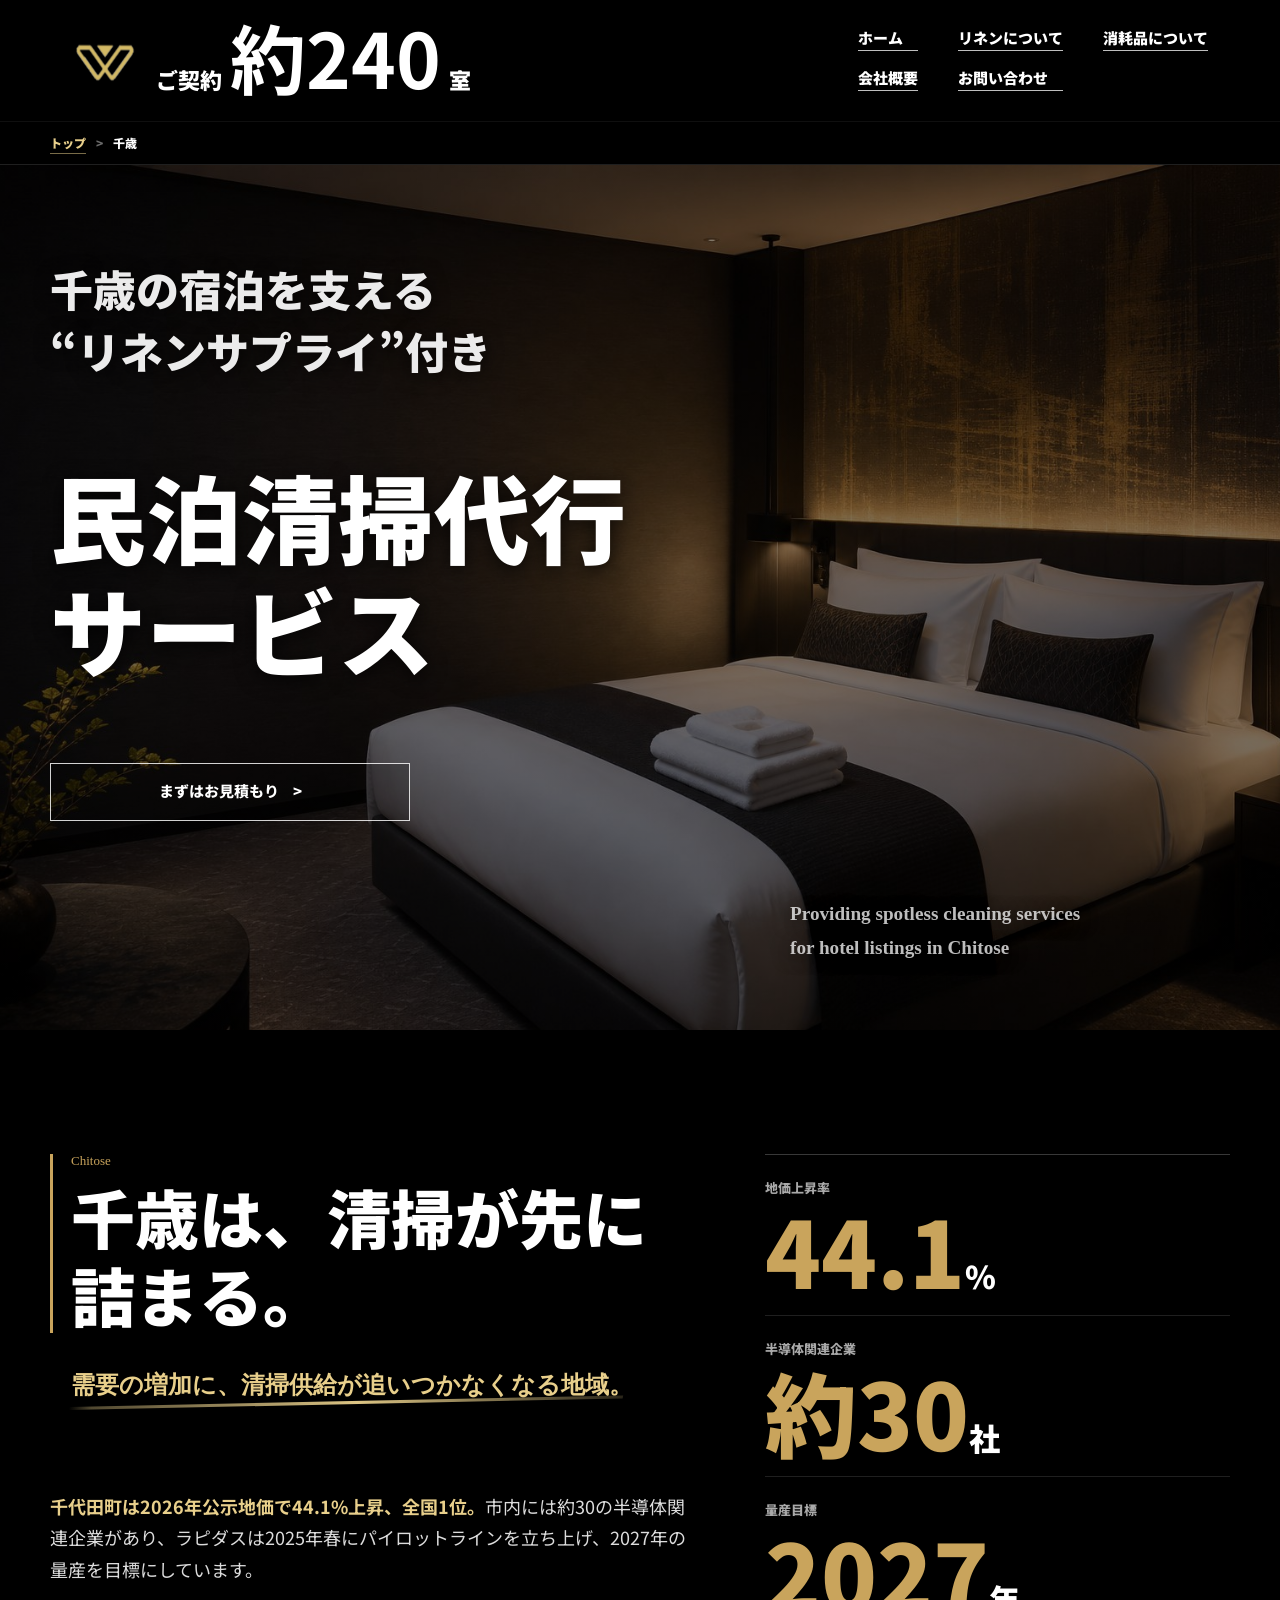
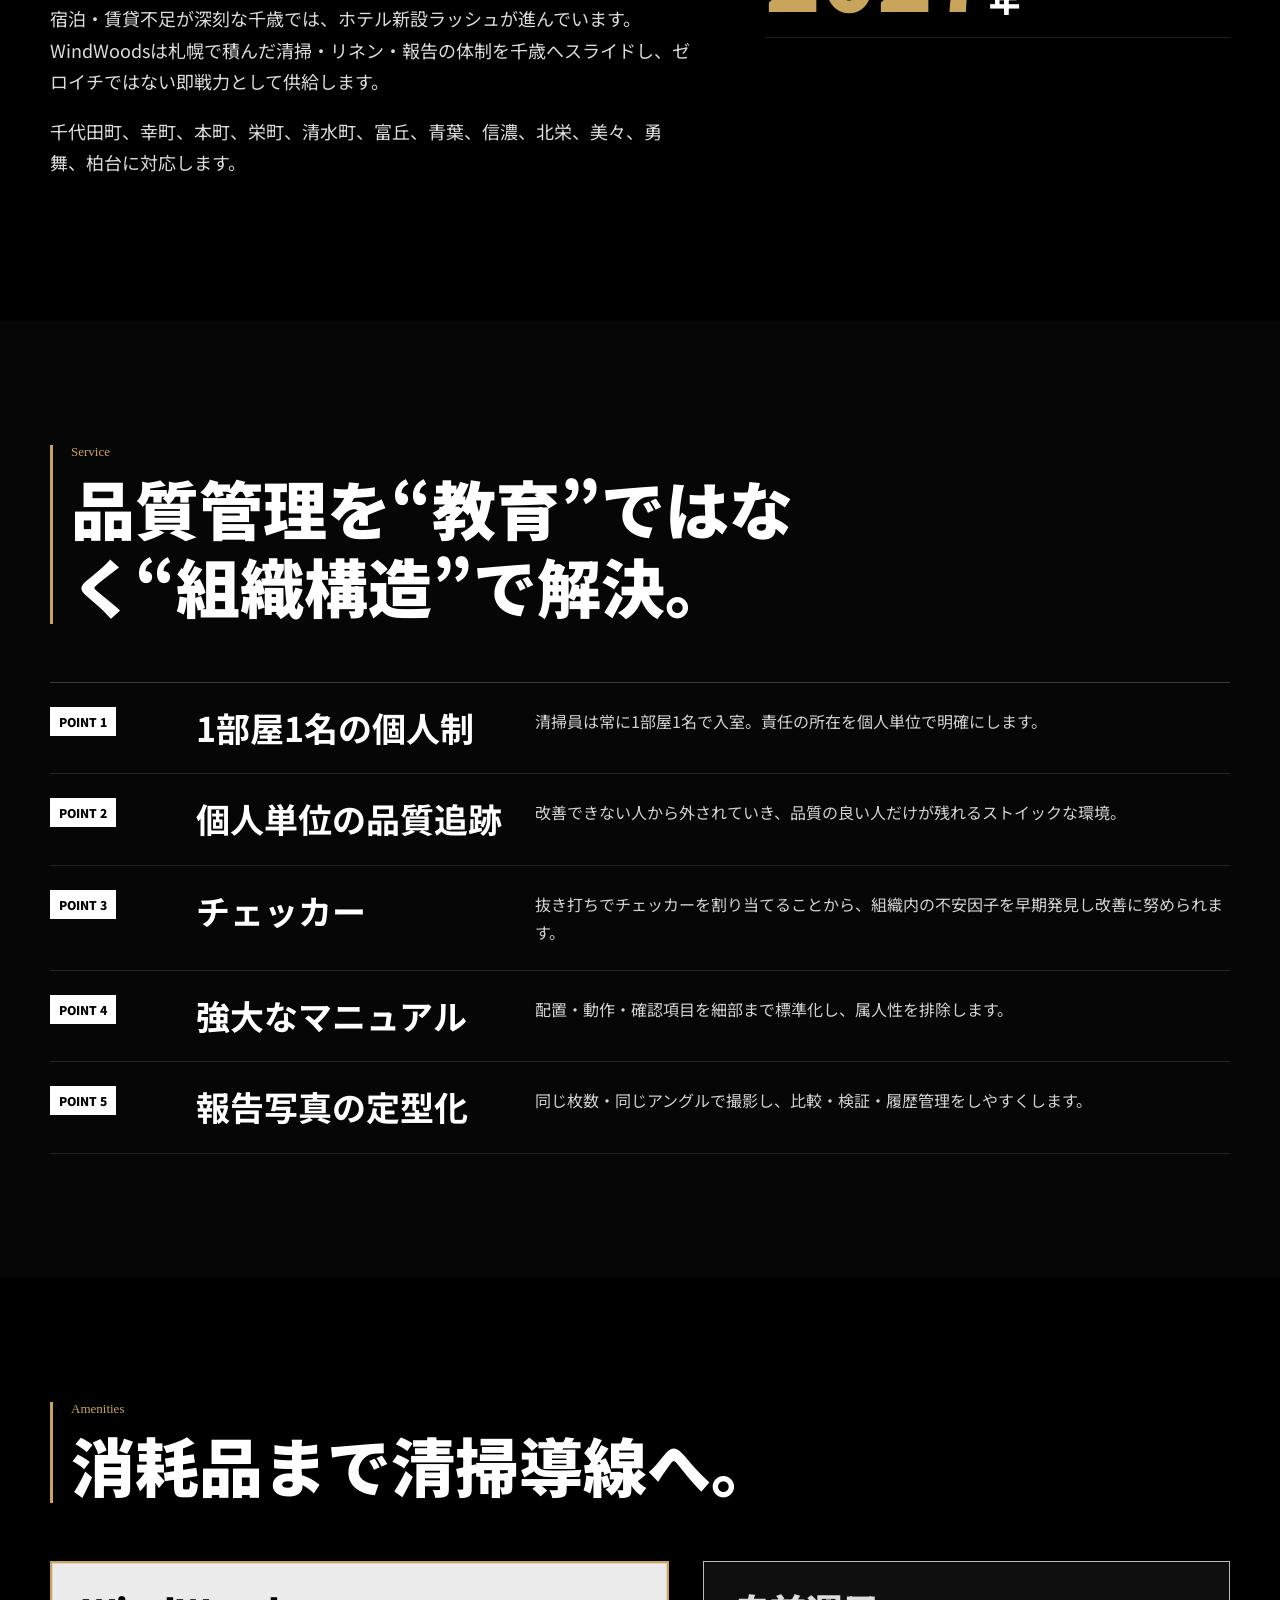
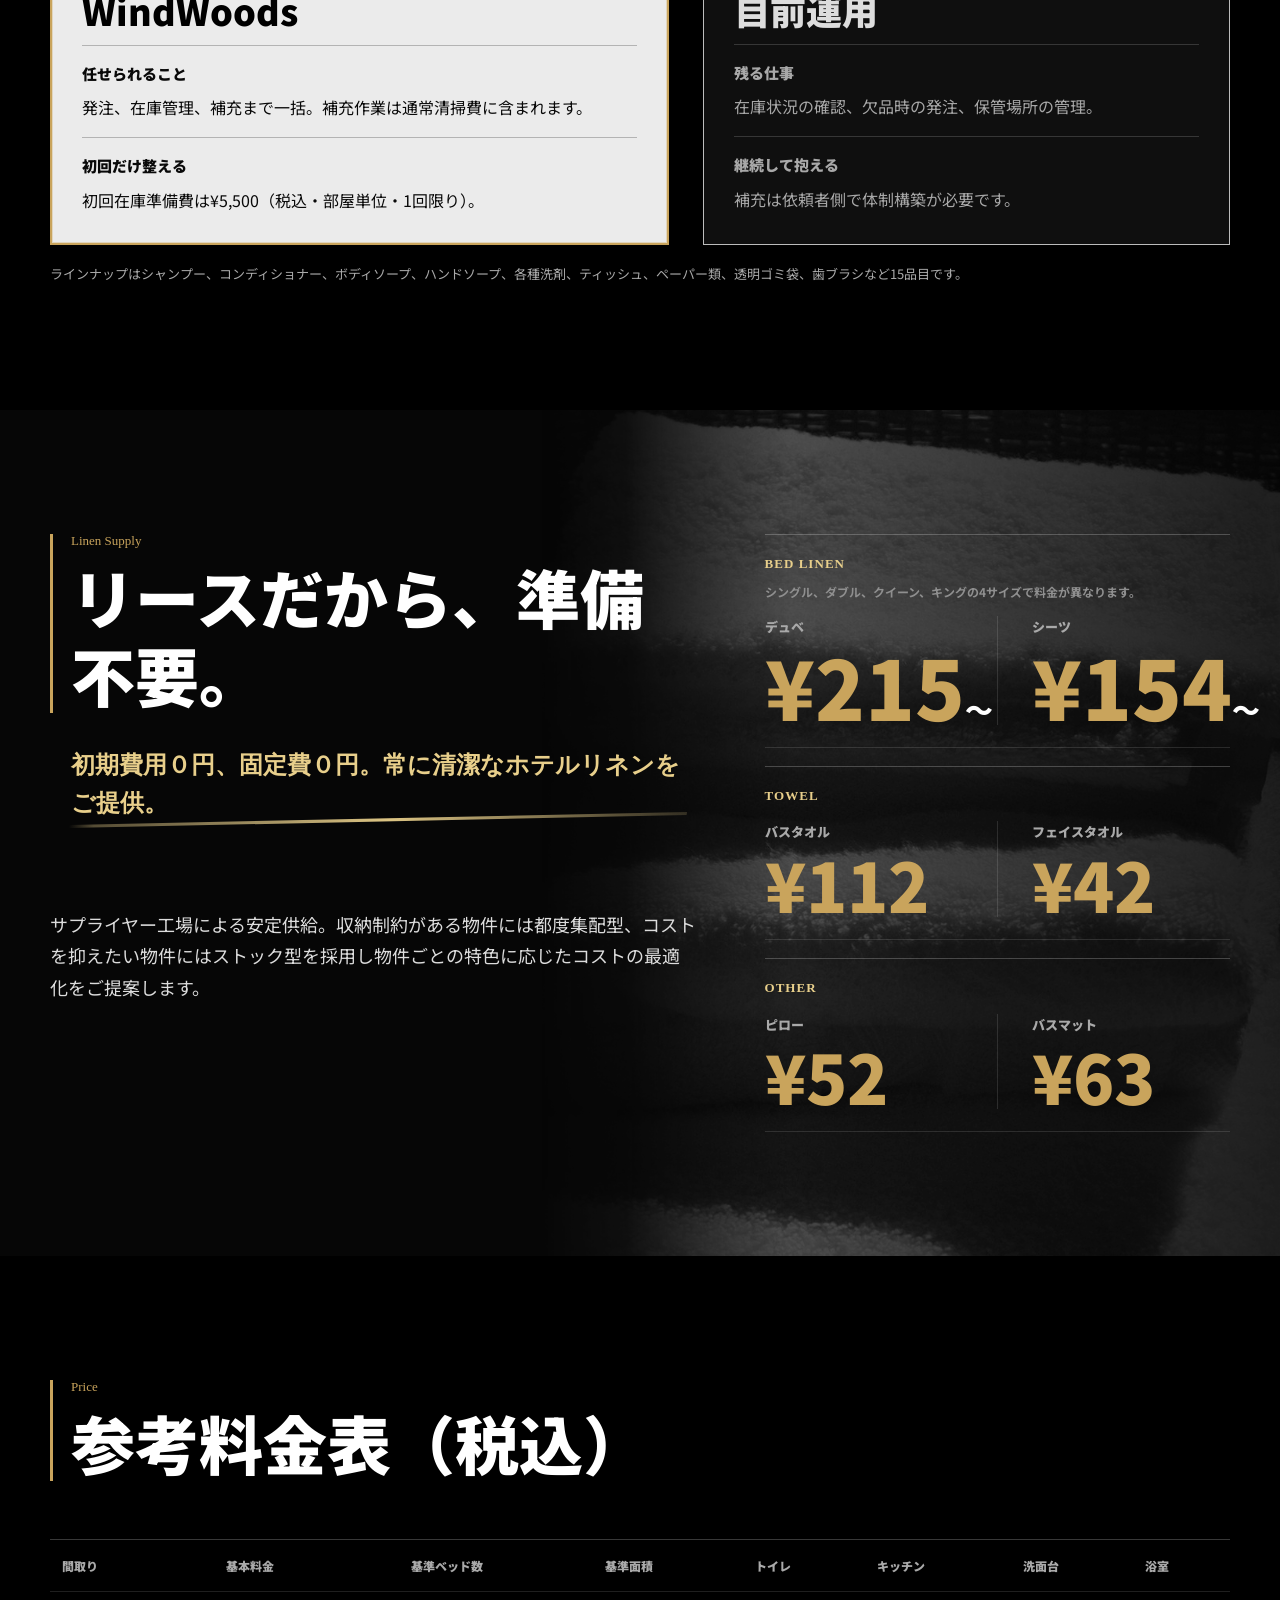
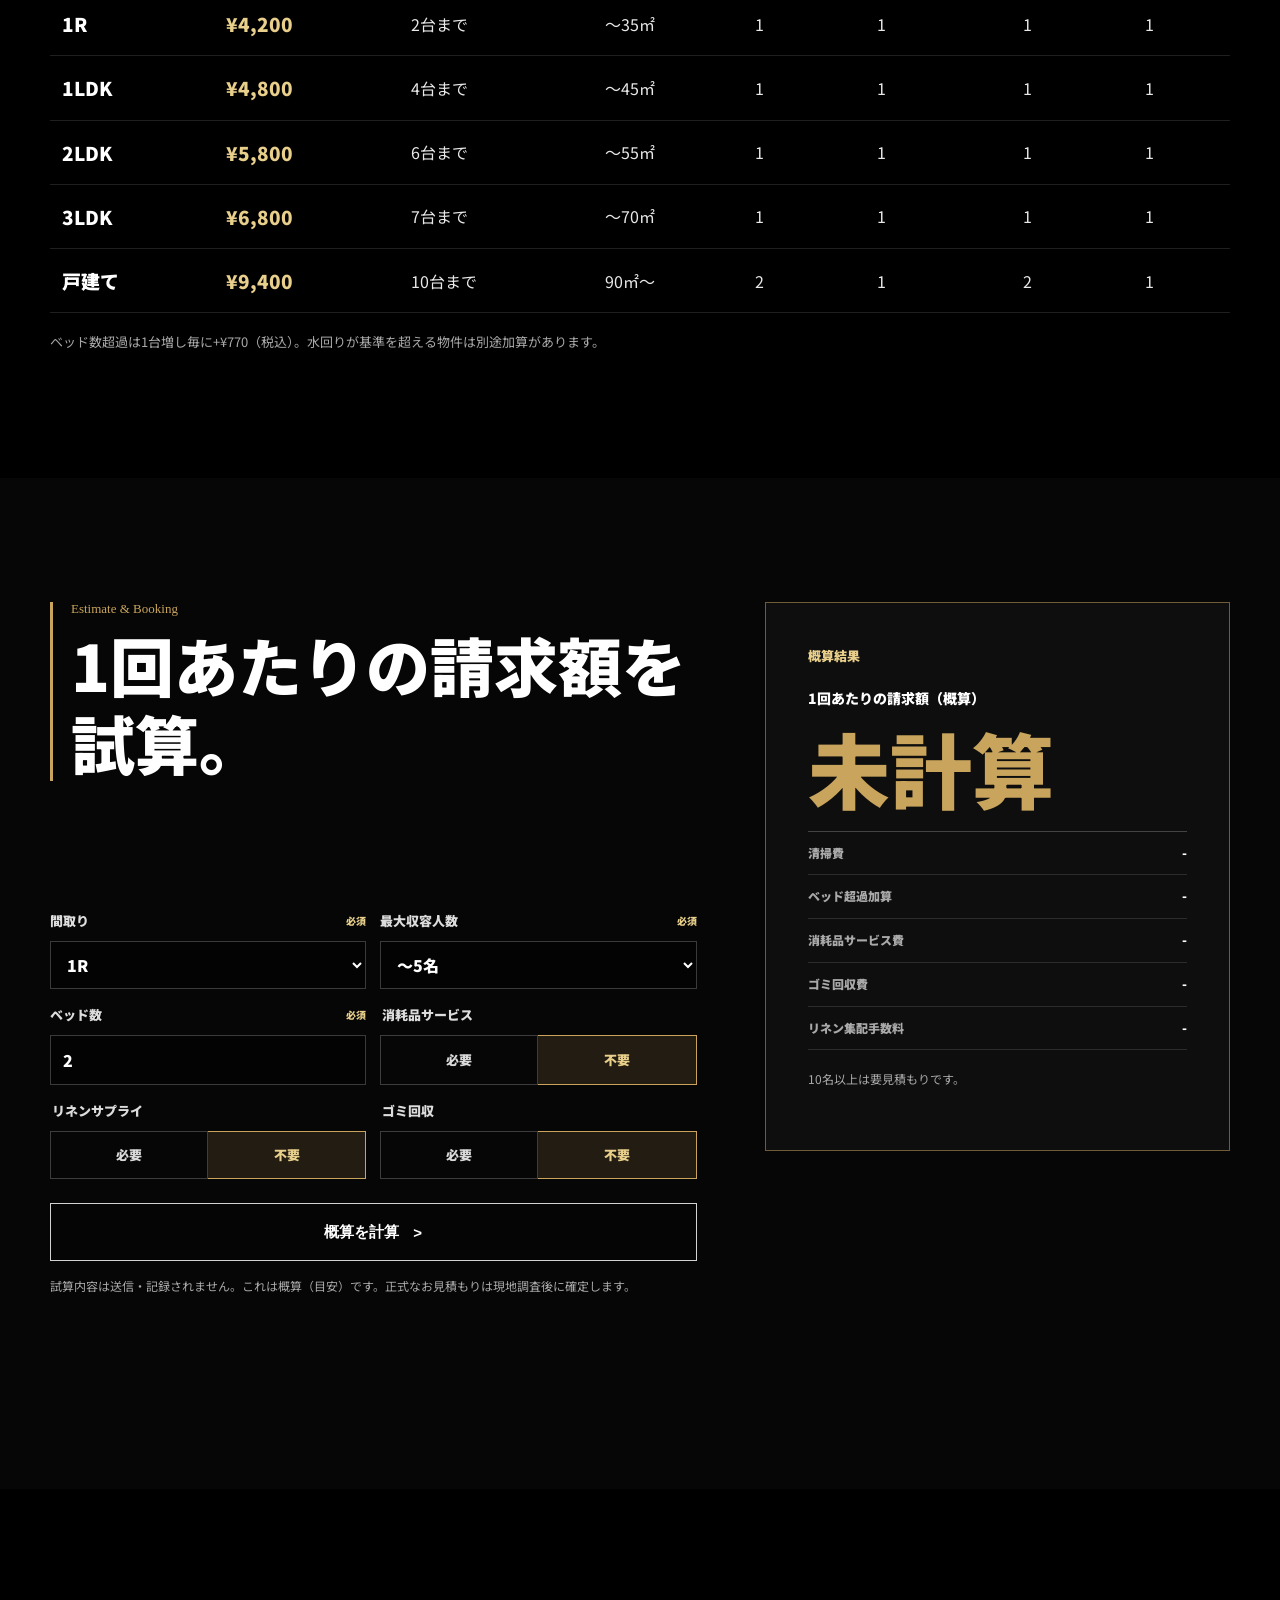
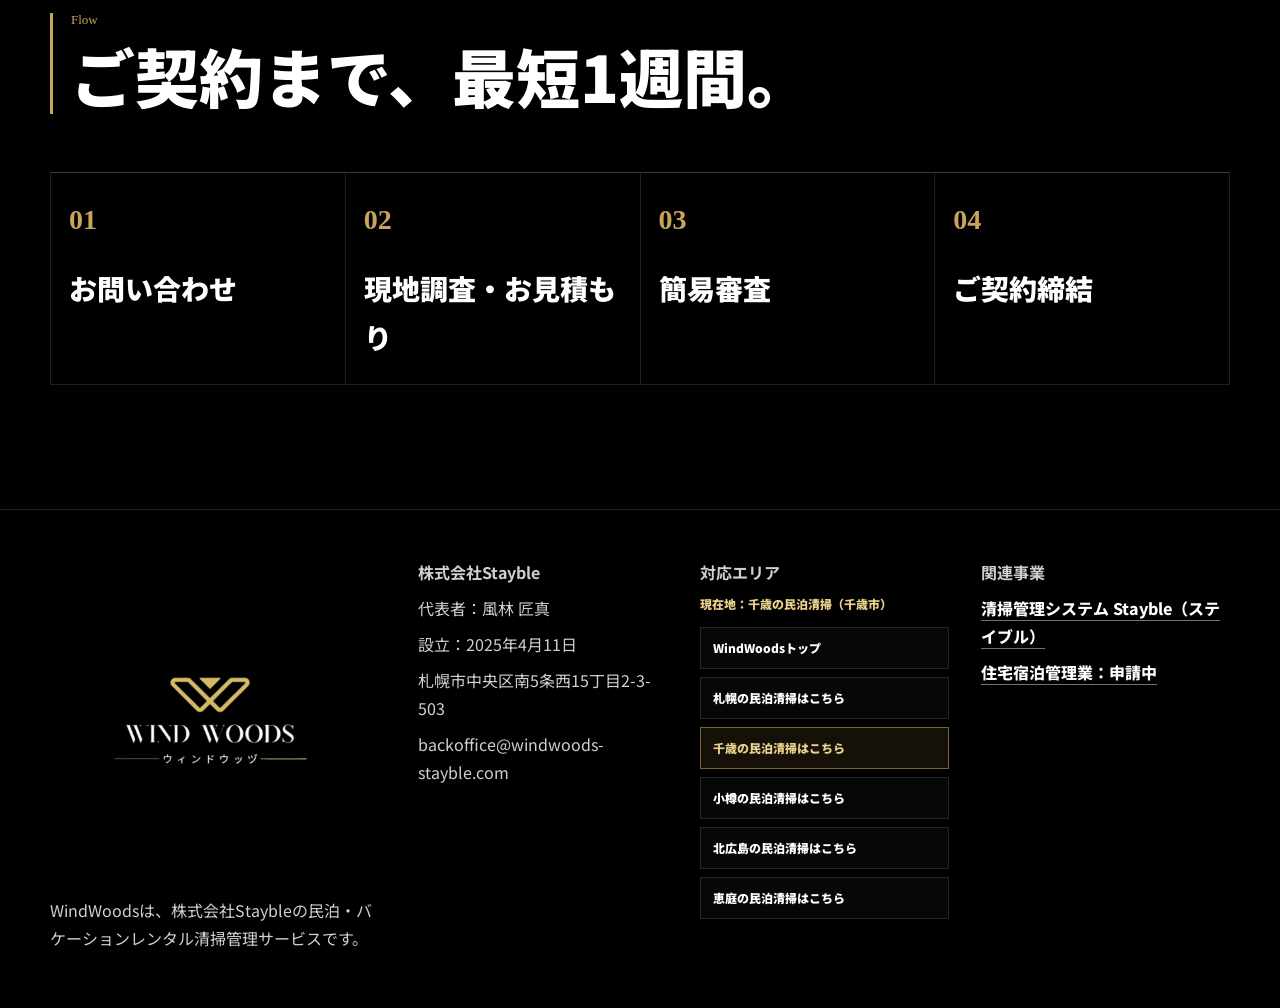
==== chitose/index.html @ 273534ab "Add unified favicon set (W letter-mark) and wire into all pages" ====
<!doctype html>
<html lang="ja">
<head>
  <meta charset="utf-8">
  <meta name="viewport" content="width=device-width, initial-scale=1">

  <!-- AREA SEO: CHITOSE - duplicate this block and replace area values for new area pages. -->
  <title>千歳の民泊清掃代行｜リネンサプライ付き｜WindWoods</title>
  <meta name="description" content="千歳市の民泊清掃代行。ラピダス・半導体需要で宿泊不足が進む千歳へ、札幌で積んだ清掃・リネン体制を即スライドします。">
  <meta name="robots" content="index,follow">
  <meta name="google-site-verification" content="_auHJAM1k-ebnW4tAFM_87XNvqdSuXg91JcpRe6snMU" />
  <link rel="canonical" href="https://windwoods-stayble.com/chitose/">
  <meta property="og:type" content="website">
  <meta property="og:locale" content="ja_JP">
  <meta property="og:site_name" content="WindWoods">
  <meta property="og:title" content="千歳の民泊清掃代行｜リネンサプライ付き｜WindWoods">
  <meta property="og:description" content="ラピダス・半導体需要で宿泊不足が進む千歳へ、札幌で積んだ清掃・リネン体制を即スライド。千歳市に対応します。">
  <meta property="og:url" content="https://windwoods-stayble.com/chitose/">
  <meta property="og:image" content="https://windwoods-stayble.com/assets/og-image.png">
  <meta property="og:image:width" content="1200">
  <meta property="og:image:height" content="630">
  <meta name="twitter:card" content="summary_large_image">
  <meta name="twitter:title" content="千歳の民泊清掃代行｜リネンサプライ付き｜WindWoods">
  <meta name="twitter:description" content="ラピダス・半導体需要で宿泊不足が進む千歳へ、札幌で積んだ清掃・リネン体制を即スライド。">
  <meta name="twitter:image" content="https://windwoods-stayble.com/assets/og-image.png">
  <!-- /AREA SEO: CHITOSE -->

  <!-- COMMON ASSETS: shared across all area pages. -->
  <link rel="icon" href="/favicon.ico" sizes="any">
  <link rel="icon" type="image/svg+xml" href="/favicon.svg">
  <link rel="icon" type="image/png" sizes="96x96" href="/favicon-96x96.png">
  <link rel="apple-touch-icon" href="/apple-touch-icon.png">
  <link rel="manifest" href="/site.webmanifest">
  <link rel="preconnect" href="https://fonts.googleapis.com">
  <link rel="preconnect" href="https://fonts.gstatic.com" crossorigin>
  <link href="https://fonts.googleapis.com/css2?family=Noto+Sans+JP:wght@500;700;900&display=swap" rel="stylesheet">
  <link rel="stylesheet" href="/assets/styles.css">
  <!-- /COMMON ASSETS -->

  <!-- AREA STRUCTURED DATA: CHITOSE - replace url, image, areaServed, offers and breadcrumb per area. -->
  <script type="application/ld+json">
  {
    "@context": "https://schema.org",
    "@type": ["LocalBusiness", "CleaningService"],
    "@id": "https://windwoods-stayble.com/chitose/#localbusiness",
    "name": "株式会社Stayble（WindWoods）",
    "url": "https://windwoods-stayble.com/chitose/",
    "image": "https://windwoods-stayble.com/assets/og-image.png",
    "email": "backoffice@windwoods-stayble.com",
    "priceRange": "¥4,200〜¥9,400（税込）",
    "address": {
      "@type": "PostalAddress",
      "addressLocality": "札幌市中央区",
      "streetAddress": "南5条西15丁目2-3-503",
      "addressRegion": "北海道",
      "addressCountry": "JP"
    },
    "areaServed": [
      { "@type": "City", "name": "千歳市" }
    ],
    "makesOffer": [
      { "@type": "Offer", "name": "1R 民泊清掃", "price": "4200", "priceCurrency": "JPY", "description": "税込の基本料金" },
      { "@type": "Offer", "name": "戸建て 民泊清掃", "price": "9400", "priceCurrency": "JPY", "description": "税込の基本料金" }
    ]
  }
  </script>
  <script type="application/ld+json">
  {
    "@context": "https://schema.org",
    "@type": "BreadcrumbList",
    "itemListElement": [
      { "@type": "ListItem", "position": 1, "name": "トップ", "item": "https://windwoods-stayble.com/" },
      { "@type": "ListItem", "position": 2, "name": "千歳", "item": "https://windwoods-stayble.com/chitose/" }
    ]
  }
  </script>
  <!-- /AREA STRUCTURED DATA: CHITOSE -->
</head>
<body data-page="area" data-area="chitose">
  <header class="site-header" aria-label="サイトヘッダー">
    <a class="brand" href="#top" aria-label="WindWoods 千歳ページ上部">
      <img src="/assets/logo-mark.png" alt="WindWoods">
    </a>
    <p class="header-proof"><span>ご契約</span><strong>約240</strong><span>室</span></p>
    <nav class="desktop-nav" aria-label="主要ナビゲーション">
      <a href="#top">ホーム</a>
      <a href="#linen">リネンについて</a>
      <a href="#consumables">消耗品について</a>
      <a href="#company">会社概要</a>
      <a href="#estimate-reservation">お問い合わせ</a>
    </nav>
    <details class="mobile-menu">
      <summary><span class="menu-lines" aria-hidden="true"></span><span class="sr-only">メニュー</span></summary>
      <nav aria-label="モバイルナビゲーション">
        <a href="#top">ホーム</a>
        <a href="#locality">千歳対応</a>
        <a href="#linen">リネン</a>
        <a href="#prices">料金</a>
        <a href="#estimate-reservation">お問い合わせ</a>
      </nav>
    </details>
  </header>
  <nav class="breadcrumb" aria-label="パンくず">
    <div class="section-inner breadcrumb-inner">
      <a href="/">トップ</a>
      <span aria-current="page">千歳</span>
    </div>
  </nav>

  <main>
    <section class="hero" id="top" aria-label="美々や千代田町、幸町の宿泊物件にも対応する千歳の民泊清掃代行サービス">
      <img class="hero-image" src="/assets/hero-eniwa-room.jpg" alt="美々や千代田町、幸町周辺の宿泊物件にも対応する千歳の民泊清掃代行サービスの客室イメージ" width="1200" height="800" fetchpriority="high">
      <div class="hero-inner">
        <p class="hero-small">千歳の宿泊を支える<br>“リネンサプライ”付き</p>
        <h1>民泊清掃代行<br>サービス</h1>
        <a class="button" href="#estimate-reservation">まずはお見積もり</a>
        <p class="hero-english">Providing spotless cleaning services<br>for hotel listings in Chitose</p>
      </div>
    </section>

    <!-- AREA CONTENT: CHITOSE - replace this locality block per BUSINESS.md section 12 for new area pages. -->
    <section class="section locality" id="locality">
      <div class="section-inner locality-grid">
        <div class="section-heading">
          <p class="section-kicker">Chitose</p>
          <h2 class="locality-title"><span>千歳は、</span><span>清掃が先に</span><span>詰まる。</span></h2>
        </div>
        <p class="section-catch"><span>需要の増加に、</span><span>清掃供給が追いつかなくなる地域。</span></p>
        <div class="locality-copy">
          <p><strong>千代田町は2026年公示地価で44.1%上昇、全国1位。</strong><span class="mobile-break"></span>市内には約30の半導体関連企業があり、<span class="mobile-break"></span>ラピダスは2025年春にパイロットラインを<span class="mobile-break"></span>立ち上げ、2027年の量産を目標にしています。</p>
          <p>宿泊・賃貸不足が深刻な千歳では、ホテル新設ラッシュが進んでいます。<span class="mobile-break"></span>WindWoodsは札幌で積んだ<span class="mobile-break"></span>清掃・リネン・報告の体制を<span class="mobile-break"></span>千歳へスライドし、<span class="mobile-break"></span>ゼロイチではない即戦力として供給します。</p>
          <p>千代田町、幸町、本町、栄町、清水町、富丘、<span class="mobile-break"></span>青葉、信濃、北栄、美々、勇舞、柏台に対応します。</p>
        </div>
        <details class="locality-accordion">
          <summary>千歳市の需要と可能性</summary>
          <div>
            <p><strong>千代田町は2026年公示地価で44.1%上昇、全国1位。</strong>市内には約30の半導体関連企業があり、ラピダスは2025年春にパイロットラインを立ち上げ、2027年の量産を目標にしています。</p>
            <p>宿泊・賃貸不足が深刻な千歳では、ホテル新設ラッシュが進んでいます。WindWoodsは札幌で積んだ清掃・リネン・報告の体制を千歳へスライドし、ゼロイチではない即戦力として供給します。</p>
            <p>千代田町、幸町、本町、栄町、清水町、富丘、青葉、信濃、北栄、美々、勇舞、柏台に対応します。</p>
          </div>
        </details>
        <dl class="locality-numbers">
          <div><dt>地価上昇率</dt><dd>44.1<span>%</span></dd></div>
          <div><dt>半導体関連企業</dt><dd>約30<span>社</span></dd></div>
          <div><dt>量産目標</dt><dd>2027<span>年</span></dd></div>
        </dl>
      </div>
    </section>
    <!-- /AREA CONTENT: CHITOSE -->

    <section class="section points" id="service">
      <div class="section-inner">
        <div class="section-heading">
          <p class="section-kicker">Service</p>
          <h2>品質管理を“教育”ではなく“組織構造”で解決。</h2>
        </div>
        <ol class="point-rail">
          <li><span>POINT 1</span><strong>1部屋1名の個人制</strong>清掃員は常に1部屋1名で入室。責任の所在を個人単位で明確にします。</li>
          <li><span>POINT 2</span><strong>個人単位の品質追跡</strong>改善できない人から外されていき、品質の良い人だけが残れるストイックな環境。</li>
          <li><span>POINT 3</span><strong>チェッカー</strong>抜き打ちでチェッカーを割り当てることから、組織内の不安因子を早期発見し改善に努められます。</li>
          <li><span>POINT 4</span><strong>強大なマニュアル</strong>配置・動作・確認項目を細部まで標準化し、属人性を排除します。</li>
          <li><span>POINT 5</span><strong>報告写真の定型化</strong>同じ枚数・同じアングルで撮影し、比較・検証・履歴管理をしやすくします。</li>
        </ol>
      </div>
    </section>

    <section class="section operation" id="consumables">
      <div class="section-inner">
        <div class="section-heading">
          <p class="section-kicker">Amenities</p>
          <h2>消耗品まで清掃導線へ。</h2>
        </div>
        <div class="operation-compare" aria-label="消耗品オペレーション比較">
          <section class="operation-column is-brand" aria-labelledby="operation-brand-title">
            <h3 id="operation-brand-title">WindWoods</h3>
            <div class="operation-item"><strong>任せられること</strong><span class="desktop-copy">発注、在庫管理、補充まで一括。補充作業は通常清掃費に含まれます。</span><span class="mobile-copy">発注・在庫・補充まで一括</span></div>
            <div class="operation-item"><strong>初回だけ整える</strong><span class="desktop-copy">初回在庫準備費は¥5,500（税込・部屋単位・1回限り）。</span><span class="mobile-copy">初回のみ¥5,500（税込）</span></div>
          </section>
          <section class="operation-column is-self" aria-labelledby="operation-self-title">
            <h3 id="operation-self-title">自前運用</h3>
            <div class="operation-item"><strong>残る仕事</strong><span class="desktop-copy">在庫状況の確認、欠品時の発注、保管場所の管理。</span><span class="mobile-copy">確認・発注・保管が残る</span></div>
            <div class="operation-item"><strong>継続して抱える</strong><span class="desktop-copy">補充は依頼者側で体制構築が必要です。</span><span class="mobile-copy">補充体制を自社で構築</span></div>
          </section>
        </div>
        <p class="note">ラインナップはシャンプー、コンディショナー、ボディソープ、ハンドソープ、各種洗剤、ティッシュ、ペーパー類、透明ゴミ袋、歯ブラシなど15品目です。</p>
      </div>
    </section>

    <section class="section linen" id="linen">
      <div class="section-inner linen-grid">
        <div class="section-heading">
          <p class="section-kicker">Linen Supply</p>
          <h2 class="linen-title"><span>リースだから、</span><span>準備不要。</span></h2>
        </div>
        <p class="section-catch linen-catch"><span>初期費用０円、固定費０円。</span><span>常に清潔なホテルリネンをご提供。</span></p>
        <div class="linen-copy">
          <p>サプライヤー工場による安定供給。収納制約がある物件には都度集配型、コストを抑えたい物件にはストック型を採用し物件ごとの特色に応じたコストの最適化をご提案します。</p>
        </div>
        <div class="linen-board" aria-label="リネン単価">
          <section class="linen-band is-bed">
            <p>BED LINEN</p>
            <span class="linen-band-note">シングル、ダブル、クイーン、キングの4サイズで料金が異なります。</span>
            <dl class="linen-pair">
              <div><dt>デュベ</dt><dd>¥215<span>〜</span></dd></div>
              <div><dt>シーツ</dt><dd>¥154<span>〜</span></dd></div>
            </dl>
          </section>
          <section class="linen-band is-towel">
            <p>TOWEL</p>
            <dl class="linen-pair">
              <div><dt>バスタオル</dt><dd>¥112</dd></div>
              <div><dt>フェイスタオル</dt><dd>¥42</dd></div>
            </dl>
          </section>
          <section class="linen-band is-other">
            <p>OTHER</p>
            <dl class="linen-pair">
              <div><dt>ピロー</dt><dd>¥52</dd></div>
              <div><dt>バスマット</dt><dd>¥63</dd></div>
            </dl>
          </section>
        </div>
      </div>
    </section>

    <section class="section prices" id="prices">
      <div class="section-inner">
        <div class="section-heading">
          <p class="section-kicker">Price</p>
          <h2>参考料金表（税込）</h2>
        </div>
        <div class="table-wrap" role="region" aria-label="参考料金表" tabindex="0">
          <table class="price-table">
            <thead>
              <tr>
                <th scope="col">間取り</th>
                <th scope="col">基本料金</th>
                <th scope="col">基準ベッド数</th>
                <th scope="col">基準面積</th>
                <th scope="col">トイレ</th>
                <th scope="col">キッチン</th>
                <th scope="col">洗面台</th>
                <th scope="col">浴室</th>
              </tr>
            </thead>
            <tbody>
              <tr><td>1R</td><td>¥4,200</td><td>2台まで</td><td>〜35㎡</td><td>1</td><td>1</td><td>1</td><td>1</td></tr>
              <tr><td>1LDK</td><td>¥4,800</td><td>4台まで</td><td>〜45㎡</td><td>1</td><td>1</td><td>1</td><td>1</td></tr>
              <tr><td>2LDK</td><td>¥5,800</td><td>6台まで</td><td>〜55㎡</td><td>1</td><td>1</td><td>1</td><td>1</td></tr>
              <tr><td>3LDK</td><td>¥6,800</td><td>7台まで</td><td>〜70㎡</td><td>1</td><td>1</td><td>1</td><td>1</td></tr>
              <tr><td>戸建て</td><td>¥9,400</td><td>10台まで</td><td>90㎡〜</td><td>2</td><td>1</td><td>2</td><td>1</td></tr>
            </tbody>
          </table>
        </div>
        <div class="price-mobile-list" aria-label="スマホ用参考料金">
          <div><strong>1R</strong><span>¥4,200</span><small>2台まで / 〜35㎡</small></div>
          <div><strong>1LDK</strong><span>¥4,800</span><small>4台まで / 〜45㎡</small></div>
          <div><strong>2LDK</strong><span>¥5,800</span><small>6台まで / 〜55㎡</small></div>
          <div><strong>3LDK</strong><span>¥6,800</span><small>7台まで / 〜70㎡</small></div>
          <div><strong>戸建て</strong><span>¥9,400</span><small>10台まで / 90㎡〜</small></div>
        </div>
        <p class="note">ベッド数超過は1台増し毎に+¥770（税込）。水回りが基準を超える物件は別途加算があります。</p>
      </div>
    </section>

    <section class="section estimate" id="estimate-reservation">
      <div class="section-inner estimate-grid">
        <div class="section-heading">
          <p class="section-kicker">Estimate & Booking</p>
          <h2 class="estimate-title"><span>1回あたりの</span><span>請求額を試算。</span></h2>
        </div>
        <form class="estimate-form" data-estimate-form>
          <div class="estimate-field">
            <label for="estimate-layout">間取り <span>必須</span></label>
            <select id="estimate-layout" name="layout" required>
              <option value="1R">1R</option>
              <option value="1LDK">1LDK</option>
              <option value="2LDK">2LDK</option>
              <option value="3LDK">3LDK</option>
              <option value="house">戸建て</option>
            </select>
          </div>
          <div class="estimate-field">
            <label for="estimate-guests">最大収容人数 <span>必須</span></label>
            <select id="estimate-guests" name="guests" required>
              <option value="u5">〜5名</option>
              <option value="u7">6〜7名</option>
              <option value="u9">8〜9名</option>
              <option value="o10">10名以上</option>
            </select>
          </div>
          <div class="estimate-field">
            <label for="estimate-beds">ベッド数 <span>必須</span></label>
            <input id="estimate-beds" name="beds" type="number" min="0" step="1" inputmode="numeric" value="2" required>
          </div>
          <fieldset class="estimate-toggle">
            <legend>消耗品サービス</legend>
            <label><input type="radio" name="amenities" value="yes">必要</label>
            <label><input type="radio" name="amenities" value="no" checked>不要</label>
          </fieldset>
          <fieldset class="estimate-toggle">
            <legend>リネンサプライ</legend>
            <label><input type="radio" name="linen" value="yes">必要</label>
            <label><input type="radio" name="linen" value="no" checked>不要</label>
          </fieldset>
          <fieldset class="estimate-toggle">
            <legend>ゴミ回収</legend>
            <label><input type="radio" name="trash" value="yes">必要</label>
            <label><input type="radio" name="trash" value="no" checked>不要</label>
          </fieldset>
          <button class="button estimate-submit" type="submit">概算を計算</button>
          <p class="estimate-disclaimer">試算内容は送信・記録されません。これは概算（目安）です。正式なお見積もりは現地調査後に確定します。</p>
        </form>
        <div class="estimate-panel" data-estimate-result aria-live="polite">
          <p class="placeholder-status">概算結果</p>
          <p class="estimate-result-label">1回あたりの請求額（概算）</p>
          <p class="estimate-result-amount" data-estimate-amount>未計算</p>
          <dl class="estimate-breakdown" data-estimate-breakdown>
            <div><dt>清掃費</dt><dd>-</dd></div>
            <div><dt>ベッド超過加算</dt><dd>-</dd></div>
            <div><dt>消耗品サービス費</dt><dd>-</dd></div>
            <div><dt>ゴミ回収費</dt><dd>-</dd></div>
            <div><dt>リネン集配手数料</dt><dd>-</dd></div>
          </dl>
          <p class="estimate-note" data-estimate-note>10名以上は要見積もりです。</p>
          <div class="estimate-actions" data-consult-actions hidden>
            <button class="button" type="button" data-open-consult>この内容で相談する</button>
            <p>連絡先と物件情報を入力後、オンライン相談または現地調査の希望日時を選べます。</p>
          </div>
        </div>
        <form class="booking-form" data-booking-form hidden>
          <input type="hidden" name="access_key" value="756ca37e-0bf3-48c5-b653-3624c899dbe1">
          <input type="hidden" name="subject" value="【WindWoods 千歳】見積もり・予約問い合わせ">
          <input type="hidden" name="from_name" value="WindWoods 千歳LP">
          <input type="checkbox" name="botcheck" class="sr-only" tabindex="-1" autocomplete="off">
          <input type="hidden" name="area" value="千歳">
          <input type="hidden" name="estimate_amount" data-hidden-estimate-amount>
          <input type="hidden" name="booking_type_label" data-hidden-booking-type>
          <input type="hidden" name="estimate_breakdown" data-hidden-estimate-breakdown>
          <input type="hidden" name="estimate_note" data-hidden-estimate-note>
          <input type="hidden" name="message" data-message-field>
          <div class="booking-form-head">
            <p class="section-kicker">Contact</p>
            <h3>連絡先と物件情報</h3>
            <p>概算の試行は送信されません。このフォーム送信時のみ、入力内容と概算結果をWindWoodsへ送信します。</p>
          </div>
          <div class="booking-choice" role="radiogroup" aria-label="相談種別">
            <label><input type="radio" name="booking_type" value="online" checked>オンラインで相談</label>
            <label><input type="radio" name="booking_type" value="onsite">現地調査を予約</label>
          </div>
          <div class="booking-grid">
            <div class="booking-field">
              <label for="contact-email">メールアドレス <span>必須</span></label>
              <input id="contact-email" name="email" type="email" autocomplete="email" required>
            </div>
            <div class="booking-field">
              <label for="contact-company">法人名（または屋号） <span>必須</span></label>
              <input id="contact-company" name="company_name" type="text" autocomplete="organization" required>
            </div>
            <div class="booking-field">
              <label for="property-name">物件名 <span>必須</span></label>
              <input id="property-name" name="property_name" type="text" required>
            </div>
            <div class="booking-field">
              <label for="room-number">お部屋番号 <span>必須</span></label>
              <input id="room-number" name="room_number" type="text" required>
            </div>
            <div class="booking-field is-wide">
              <label for="property-address">物件ご住所 <span>必須</span></label>
              <input id="property-address" name="property_address" type="text" autocomplete="street-address" required>
            </div>
            <fieldset class="booking-choice is-compact">
              <legend>駐車場の有無 <span>必須</span></legend>
              <label><input type="radio" name="parking" value="あり" required>あり</label>
              <label><input type="radio" name="parking" value="なし">なし</label>
            </fieldset>
            <div class="booking-field">
              <label for="checkout-time">チェックアウト時刻 <span>必須</span></label>
              <select id="checkout-time" name="checkout_time" required>
                <option value="" selected disabled>選択</option>
                <option value="10:00">10:00</option>
                <option value="11:00">11:00</option>
                <option value="12:00">12:00</option>
                <option value="13:00">13:00</option>
                <option value="14:00">14:00</option>
                <option value="15:00">15:00</option>
                <option value="16:00">16:00</option>
                <option value="17:00">17:00</option>
                <option value="18:00">18:00</option>
              </select>
            </div>
            <div class="booking-field">
              <label for="checkin-time">チェックイン時刻 <span>必須</span></label>
              <select id="checkin-time" name="checkin_time" required>
                <option value="" selected disabled>選択</option>
                <option value="10:00">10:00</option>
                <option value="11:00">11:00</option>
                <option value="12:00">12:00</option>
                <option value="13:00">13:00</option>
                <option value="14:00">14:00</option>
                <option value="15:00">15:00</option>
                <option value="16:00">16:00</option>
                <option value="17:00">17:00</option>
                <option value="18:00">18:00</option>
              </select>
            </div>
            <div class="booking-field">
              <label for="first-cleaning-date">ご希望の初回清掃日</label>
              <input id="first-cleaning-date" name="first_cleaning_date" type="date">
            </div>
            <div class="booking-field">
              <label for="ota-url">OTAリスティングURL</label>
              <input id="ota-url" name="ota_url" type="url" inputmode="url">
            </div>
            <div class="booking-field is-wide">
              <label for="contact-message">ご要望・ご質問</label>
              <textarea id="contact-message" name="request_message" rows="4"></textarea>
            </div>
          </div>
          <div class="linen-detail-fields" data-linen-details hidden>
            <p>リネン枚数 <span>リネンサプライ利用時は必須</span></p>
            <div class="linen-count-grid">
              <label>バスタオル<input name="bath_towels" type="number" min="0" step="1" inputmode="numeric" placeholder="0" disabled></label>
              <label>フェイスタオル<input name="face_towels" type="number" min="0" step="1" inputmode="numeric" placeholder="0" disabled></label>
              <label>バスマット<input name="bath_mats" type="number" min="0" step="1" inputmode="numeric" placeholder="0" disabled></label>
              <label>ピローケース<input name="pillow_cases" type="number" min="0" step="1" inputmode="numeric" placeholder="0" disabled></label>
              <label>S デュベカバー<input name="s_duvet_covers" type="number" min="0" step="1" inputmode="numeric" placeholder="0" disabled></label>
              <label>S ベッドシーツ<input name="s_bed_sheets" type="number" min="0" step="1" inputmode="numeric" placeholder="0" disabled></label>
              <label>D デュベカバー<input name="d_duvet_covers" type="number" min="0" step="1" inputmode="numeric" placeholder="0" disabled></label>
              <label>D ベッドシーツ<input name="d_bed_sheets" type="number" min="0" step="1" inputmode="numeric" placeholder="0" disabled></label>
              <label>Q デュベカバー<input name="q_duvet_covers" type="number" min="0" step="1" inputmode="numeric" placeholder="0" disabled></label>
              <label>Q ベッドシーツ<input name="q_bed_sheets" type="number" min="0" step="1" inputmode="numeric" placeholder="0" disabled></label>
              <label>K デュベカバー<input name="k_duvet_covers" type="number" min="0" step="1" inputmode="numeric" placeholder="0" disabled></label>
              <label>K ベッドシーツ<input name="k_bed_sheets" type="number" min="0" step="1" inputmode="numeric" placeholder="0" disabled></label>
            </div>
          </div>
          <button class="button booking-submit" type="submit" data-booking-submit>送信して予約へ進む</button>
          <p class="booking-status" data-booking-status aria-live="polite"></p>
        </form>
        <section class="timerex-panel" data-timerex-section hidden>
          <p class="section-kicker">Booking Calendar</p>
          <h3>続いて希望日時を選んでください</h3>
          <p>オンライン相談・現地調査のどちらを選んだ場合も、同じ空き枠から日時を選択します。</p>
          <div id="timerex_calendar" data-url="https://timerex.net/s/backoffice_2d75_815f/578bd81f"></div>
        </section>
        <section class="completion-panel" data-completion-panel hidden>
          <p class="section-kicker">Complete</p>
          <h3>ご予約を承りました</h3>
          <p><strong>確認メールが届いているかご確認ください。</strong>オンラインの方はメールのURLから、現地の方は当日伺います。</p>
          <dl data-completion-summary>
            <div><dt>種別</dt><dd>-</dd></div>
            <div><dt>物件名</dt><dd>-</dd></div>
            <div><dt>概算金額</dt><dd>-</dd></div>
          </dl>
          <p class="completion-read-note">当日までにご一読いただけますとスムーズに打ち合わせが進みます。</p>
          <a class="button" href="/service-overview.pdf" download>サービス概要書をダウンロード</a>
        </section>
      </div>
    </section>

    <section class="section flow" id="flow">
      <div class="section-inner">
        <div class="section-heading">
          <p class="section-kicker">Flow</p>
          <h2>ご契約まで、最短1週間。</h2>
        </div>
        <ol class="timeline">
          <li><span>01</span>お問い合わせ</li>
          <li><span>02</span>現地調査・お見積もり</li>
          <li><span>03</span>簡易審査</li>
          <li><span>04</span>ご契約締結</li>
        </ol>
      </div>
    </section>

  </main>

  <footer class="site-footer" id="company">
    <div class="section-inner footer-grid">
      <div>
        <img class="footer-logo" src="/assets/logo-full.png" alt="WindWoods 株式会社Stayble">
        <p>WindWoodsは、株式会社Staybleの民泊・バケーションレンタル清掃管理サービスです。</p>
      </div>
      <div>
        <p><strong>株式会社Stayble</strong></p>
        <p>代表者：風林 匠真</p>
        <p>設立：2025年4月11日</p>
        <p>札幌市中央区南5条西15丁目2-3-503</p>
        <p>backoffice@windwoods-stayble.com</p>
      </div>
      <div>
        <p><strong>対応エリア</strong></p>
        <p class="footer-area-current">現在地：千歳の民泊清掃（千歳市）</p>
        <div class="footer-area-links" aria-label="対応エリア一覧">
          <a href="/">WindWoodsトップ</a>
          <a href="/sapporo/">札幌の民泊清掃はこちら</a>
          <span aria-current="page">千歳の民泊清掃はこちら</span>
          <a href="/otaru/">小樽の民泊清掃はこちら</a>
          <a href="/kitahiroshima/">北広島の民泊清掃はこちら</a>
          <a href="/eniwa/">恵庭の民泊清掃はこちら</a>
        </div>
      </div>
      <div>
        <p><strong>関連事業</strong></p>
        <p><a href="https://www.stayble.jp" target="_blank" rel="noopener">清掃管理システム Stayble（ステイブル）</a></p>
        <p><a href="https://minpaku.stayble.jp" target="_blank" rel="noopener">住宅宿泊管理業：申請中</a></p>
      </div>
    </div>
  </footer>
  <script id="timerex_embed" src="https://asset.timerex.net/js/embed.js" defer></script>
  <script src="/assets/estimate-calculator.js" defer></script>
</body>
</html>
---- assets/styles.css ----
:root {
  --bg: #000;
  --bg-soft: #070707;
  --panel: #101010;
  --line: rgba(255, 255, 255, 0.22);
  --line-soft: rgba(255, 255, 255, 0.12);
  --text: #fff;
  --muted: #a9a9a9;
  --gold: #c9a45c;
  --gold-soft: #e8cf8b;
  --max: 1180px;
}

* {
  box-sizing: border-box;
}

html {
  scroll-behavior: smooth;
}

body {
  margin: 0;
  background: var(--bg);
  color: var(--text);
  font-family: "Noto Sans JP", "Yu Gothic", "Hiragino Kaku Gothic ProN", Meiryo, sans-serif;
  line-height: 1.75;
  letter-spacing: 0;
  overflow-x: hidden;
}

img {
  display: block;
  max-width: 100%;
}

[hidden] {
  display: none !important;
}

.sr-only {
  position: absolute;
  width: 1px;
  height: 1px;
  padding: 0;
  overflow: hidden;
  clip: rect(0, 0, 0, 0);
  white-space: nowrap;
  border: 0;
}

.mobile-break {
  display: none;
}

.mobile-copy {
  display: none;
}

a {
  color: inherit;
  text-decoration: none;
}

.site-header {
  position: sticky;
  top: 0;
  z-index: 20;
  display: grid;
  grid-template-columns: auto 1fr auto;
  align-items: center;
  gap: 18px;
  min-height: 76px;
  padding: 12px 20px;
  background: #000;
  border-bottom: 1px solid rgba(255, 255, 255, 0.06);
}

.brand img {
  width: 52px;
  height: 52px;
  object-fit: contain;
}

.header-proof {
  display: flex;
  align-items: baseline;
  gap: 8px;
  margin: 0;
  white-space: nowrap;
  color: #fff;
  font-size: clamp(14px, 2vw, 22px);
  font-weight: 900;
}

.header-proof strong {
  color: #fff;
  font-size: clamp(42px, 7vw, 76px);
  line-height: 0.9;
}

.desktop-nav {
  display: none;
}

.desktop-nav a {
  display: inline-block;
  padding-bottom: 3px;
  border-bottom: 1px solid rgba(255, 255, 255, 0.75);
  font-size: 15px;
  font-weight: 900;
  line-height: 1.2;
}

.desktop-nav a:hover,
.desktop-nav a:focus-visible {
  color: var(--gold-soft);
  border-color: var(--gold-soft);
}

.mobile-menu {
  justify-self: end;
  position: relative;
}

.mobile-menu summary {
  display: grid;
  place-items: center;
  width: 42px;
  height: 42px;
  padding: 0;
  border: 1px solid var(--line);
  color: #fff;
  cursor: pointer;
  list-style: none;
}

.mobile-menu summary::-webkit-details-marker {
  display: none;
}

.menu-lines,
.menu-lines::before,
.menu-lines::after {
  display: block;
  width: 18px;
  height: 2px;
  background: #fff;
}

.menu-lines {
  position: relative;
}

.menu-lines::before,
.menu-lines::after {
  content: "";
  position: absolute;
  left: 0;
}

.menu-lines::before {
  top: -6px;
}

.menu-lines::after {
  top: 6px;
}

.mobile-menu nav {
  position: absolute;
  right: 0;
  top: calc(100% + 10px);
  display: grid;
  min-width: 220px;
  background: #060606;
  border: 1px solid var(--line);
}

.mobile-menu a {
  padding: 12px 14px;
  border-bottom: 1px solid var(--line-soft);
  font-size: 14px;
  font-weight: 800;
}

.breadcrumb {
  background: #000;
  border-bottom: 1px solid var(--line-soft);
}

.breadcrumb-inner {
  display: flex;
  align-items: center;
  gap: 10px;
  min-height: 42px;
  color: var(--muted);
  font-size: 12px;
  font-weight: 900;
}

.breadcrumb-inner a {
  color: var(--gold-soft);
  border-bottom: 1px solid rgba(232, 207, 139, 0.52);
}

.breadcrumb-inner span {
  color: #fff;
}

.breadcrumb-inner span::before {
  content: ">";
  margin-right: 10px;
  color: rgba(255, 255, 255, 0.42);
}

.hero {
  position: relative;
  display: grid;
  align-items: center;
  min-height: min(690px, calc(100svh - 76px));
  overflow: hidden;
  background: #000;
}

.hero::before {
  content: "";
  position: absolute;
  inset: 0;
  z-index: 1;
  background: linear-gradient(rgba(0, 0, 0, 0.48), rgba(0, 0, 0, 0.56));
  pointer-events: none;
}

.hero-image {
  position: absolute;
  inset: 0;
  width: 100%;
  height: 100%;
  object-fit: cover;
  object-position: center;
}

.hero-inner {
  position: relative;
  z-index: 2;
  width: min(var(--max), calc(100% - 40px));
  margin: 0 auto;
  padding: clamp(54px, 8vw, 92px) 0 clamp(34px, 6vw, 64px);
}

.hero-small {
  margin: 0 0 clamp(42px, 8vw, 78px);
  color: rgba(255, 255, 255, 0.92);
  font-size: clamp(23px, 4.2vw, 43px);
  font-weight: 900;
  line-height: 1.45;
  text-shadow: 0 3px 18px rgba(0, 0, 0, 0.78);
}

.hero h1 {
  margin: 0;
  max-width: 600px;
  color: #fff;
  font-size: clamp(54px, 9vw, 96px);
  font-weight: 900;
  line-height: 1.18;
  text-shadow: 0 4px 20px rgba(0, 0, 0, 0.80);
}

.hero-english {
  max-width: 440px;
  margin: clamp(36px, 7vw, 76px) 0 0 auto;
  color: rgba(255, 255, 255, 0.74);
  font-family: Georgia, "Times New Roman", serif;
  font-size: clamp(14px, 1.5vw, 20px);
  font-weight: 700;
  line-height: 1.8;
  text-shadow: 0 3px 18px rgba(0, 0, 0, 0.78);
}

.button {
  display: inline-flex;
  align-items: center;
  justify-content: center;
  min-width: min(100%, 360px);
  min-height: 58px;
  margin-top: clamp(34px, 6vw, 78px);
  padding: 13px 24px;
  border: 1px solid rgba(255, 255, 255, 0.82);
  background: rgba(0, 0, 0, 0.18);
  color: #fff;
  font-size: 15px;
  font-weight: 800;
}

.button::after {
  content: ">";
  margin-left: 14px;
  font-weight: 900;
}

.button:hover,
.button:focus-visible {
  background: #fff;
  color: #000;
}

.section {
  padding: clamp(68px, 10vw, 124px) 0;
  background: #000;
}

.section:nth-of-type(odd) {
  background: #060606;
}

.section-inner {
  width: min(var(--max), calc(100% - 40px));
  margin: 0 auto;
}

.section-heading {
  min-width: 0;
  max-width: 860px;
  margin: 0 0 clamp(30px, 5vw, 58px);
  padding-left: 18px;
  border-left: 3px solid var(--gold);
}

.section-kicker {
  margin: 0 0 10px;
  color: var(--gold);
  font-family: Georgia, "Times New Roman", serif;
  font-size: 13px;
  line-height: 1;
}

.section-heading h2 {
  margin: 0;
  font-size: clamp(31px, 5.2vw, 64px);
  font-weight: 900;
  line-height: 1.22;
  line-break: strict;
  overflow-wrap: anywhere;
}

.locality-title span {
  display: inline;
}

.linen-title span {
  display: inline;
}

.estimate-title span {
  display: inline;
}

.section-catch span {
  display: inline;
}

.section-catch {
  grid-column: 1;
  position: relative;
  min-width: 0;
  width: fit-content;
  max-width: 100%;
  margin: -34px 0 18px 21px;
  color: var(--gold-soft);
  font-family: Georgia, "Times New Roman", serif;
  font-size: clamp(18px, 1.85vw, 24px);
  font-weight: 700;
  line-height: 1.6;
  overflow-wrap: anywhere;
}

.section-catch::after {
  content: "";
  position: absolute;
  left: -2px;
  right: 10px;
  bottom: -5px;
  height: 3px;
  background: linear-gradient(90deg, transparent, rgba(232, 207, 139, 0.35) 4%, rgba(232, 207, 139, 0.95) 52%, rgba(232, 207, 139, 0.18));
  transform: rotate(-1.2deg) skewX(-12deg);
  transform-origin: left center;
}

.issue-list {
  display: grid;
  gap: 0;
  margin: 0;
  padding: 0;
  list-style: none;
  border-top: 1px solid var(--line);
}

.issue-list li {
  display: grid;
  grid-template-columns: 54px 1fr;
  gap: 18px;
  padding: 20px 0;
  border-bottom: 1px solid var(--line-soft);
  color: #e5e5e5;
  font-size: clamp(17px, 2.2vw, 25px);
  font-weight: 800;
}

.issue-list span {
  color: var(--gold);
  font-family: Georgia, "Times New Roman", serif;
}

.brand-statement {
  display: grid;
  gap: 24px;
  justify-items: center;
  margin-top: clamp(42px, 7vw, 80px);
  text-align: center;
}

.brand-statement img {
  width: min(420px, 82vw);
}

.brand-statement p {
  margin: 0;
  font-size: clamp(28px, 5vw, 58px);
  font-weight: 900;
  line-height: 1.2;
}

.locality-grid,
.linen-grid,
.estimate-grid {
  display: grid;
  gap: clamp(30px, 6vw, 68px);
}

.locality-copy,
.linen-copy {
  min-width: 0;
  max-width: 720px;
  color: #dcdcdc;
  font-size: clamp(15px, 1.8vw, 18px);
  overflow-wrap: anywhere;
}

.locality-copy p,
.linen-copy p {
  margin: 0 0 18px;
}

.locality-copy strong {
  color: var(--gold-soft);
}

.locality-accordion {
  display: none;
}

.locality-numbers {
  min-width: 0;
  display: grid;
  gap: 0;
  margin: 0;
  border-top: 1px solid var(--line);
}

.locality-numbers div {
  padding: 22px 0;
  border-bottom: 1px solid var(--line-soft);
}

.locality-numbers dt {
  color: var(--muted);
  font-size: 13px;
  font-weight: 800;
}

.locality-numbers dd {
  margin: 6px 0 0;
  color: var(--gold);
  font-size: clamp(52px, 9vw, 92px);
  font-weight: 900;
  line-height: 0.95;
}

.locality-numbers span {
  color: #fff;
  font-size: 0.34em;
}

.locality .section-heading {
  margin-bottom: 0;
}

.linen .section-heading {
  margin-bottom: 0;
}

.linen-catch {
  max-width: 760px;
}

.linen-board {
  min-width: 0;
  display: grid;
  gap: 18px;
}

.linen-band {
  border-top: 1px solid var(--line);
  border-bottom: 1px solid var(--line-soft);
  padding: 18px 0 22px;
}

.linen-band > p {
  margin: 0 0 14px;
  color: var(--gold-soft);
  font-family: Georgia, "Times New Roman", serif;
  font-size: 13px;
  font-weight: 700;
  letter-spacing: 0.08em;
}

.linen-band-note {
  display: block;
  margin: -8px 0 14px;
  color: #8f8f8f;
  font-size: 12px;
  font-weight: 700;
  line-height: 1.7;
}

.linen-pair {
  display: grid;
  grid-template-columns: repeat(2, minmax(0, 1fr));
  gap: 0;
  margin: 0;
}

.linen-pair div + div {
  border-left: 1px solid var(--line-soft);
  padding-left: clamp(16px, 3vw, 34px);
}

.linen-pair dt {
  color: var(--muted);
  font-size: 13px;
  font-weight: 900;
}

.linen-pair dd {
  margin: 8px 0 0;
  color: var(--gold);
  font-size: clamp(45px, 7vw, 82px);
  font-weight: 900;
  line-height: 0.95;
}

.linen-band.is-towel .linen-pair dd,
.linen-band.is-other .linen-pair dd {
  font-size: clamp(38px, 5.7vw, 68px);
}

.linen-pair span {
  color: #fff;
  font-size: 0.34em;
}

.point-rail {
  margin: 0;
  padding: 0;
  list-style: none;
  border-top: 1px solid var(--line);
}

.point-rail li {
  display: grid;
  gap: 8px;
  padding: 24px 0;
  border-bottom: 1px solid var(--line-soft);
  color: #d2d2d2;
}

.point-rail span {
  width: fit-content;
  padding: 4px 9px;
  background: #fff;
  color: #000;
  font-size: 12px;
  font-weight: 900;
}

.point-rail strong {
  display: block;
  color: #fff;
  font-size: clamp(21px, 2.8vw, 34px);
  line-height: 1.25;
}

.operation-compare {
  display: grid;
  grid-template-columns: minmax(0, 1.08fr) minmax(0, 0.92fr);
  gap: 10px;
  align-items: stretch;
}

.operation-column {
  display: grid;
  align-content: start;
  gap: 14px;
  min-width: 0;
  padding: 16px 12px;
}

.operation-column h3 {
  margin: 0;
  font-size: clamp(20px, 3vw, 36px);
  font-weight: 900;
  line-height: 1.1;
}

.operation-column.is-brand {
  border: 2px solid var(--gold);
  color: #090909;
  background: rgba(255, 255, 255, 0.92);
  box-shadow: inset 0 0 0 1px rgba(201, 164, 92, 0.32);
}

.operation-column.is-self {
  border: 1px solid rgba(255, 255, 255, 0.72);
  color: #a8a8a8;
  background: rgba(255, 255, 255, 0.06);
}

.operation-column.is-brand h3 {
  color: #000;
}

.operation-column.is-self h3 {
  color: #ddd;
}

.operation-item {
  padding-top: 14px;
  border-top: 1px solid rgba(0, 0, 0, 0.24);
  font-size: 14px;
  line-height: 1.85;
}

.operation-column.is-self .operation-item {
  border-top-color: rgba(255, 255, 255, 0.16);
}

.operation-item strong {
  display: block;
  margin-bottom: 6px;
  color: inherit;
  font-size: 15px;
  font-weight: 900;
}

.note {
  margin: 18px 0 0;
  color: var(--muted);
  font-size: 13px;
  line-break: anywhere;
  overflow-wrap: anywhere;
}

.linen {
  position: relative;
  overflow: hidden;
  background: #000;
}

.linen::before {
  content: "";
  position: absolute;
  top: 0;
  right: 0;
  bottom: 0;
  width: min(58vw, 860px);
  background:
    linear-gradient(90deg, rgba(0, 0, 0, 0.08) 0%, rgba(0, 0, 0, 0.34) 42%, rgba(0, 0, 0, 0.72) 100%),
    url("/assets/linen-folded-towels.jpg");
  background-position: center right;
  background-size: cover;
  opacity: 0.72;
  pointer-events: none;
  -webkit-mask-image: linear-gradient(90deg, transparent 0%, rgba(0, 0, 0, 0.12) 12%, #000 34%, #000 100%);
  mask-image: linear-gradient(90deg, transparent 0%, rgba(0, 0, 0, 0.12) 12%, #000 34%, #000 100%);
}

.linen .section-inner {
  position: relative;
  z-index: 1;
}

.table-wrap {
  overflow-x: auto;
  border-top: 1px solid var(--line);
}

.price-table {
  min-width: 780px;
  width: 100%;
  border-collapse: collapse;
}

.price-table th,
.price-table td {
  padding: 15px 12px;
  border-bottom: 1px solid var(--line-soft);
  color: #e8e8e8;
  text-align: left;
  white-space: nowrap;
}

.price-table th {
  color: var(--muted);
  font-size: 12px;
  font-weight: 900;
}

.price-table td:first-child,
.price-table td:nth-child(2) {
  color: #fff;
  font-size: 19px;
  font-weight: 900;
}

.price-table td:nth-child(2) {
  color: var(--gold-soft);
}

.price-mobile-list {
  display: none;
}

.estimate-form {
  display: grid;
  grid-template-columns: repeat(2, minmax(0, 1fr));
  gap: 14px;
  min-width: 0;
  width: 100%;
  max-width: 100%;
  padding-top: 2px;
}

.estimate-field,
.estimate-toggle {
  min-width: 0;
  margin: 0;
}

.estimate-field label,
.estimate-toggle legend {
  display: flex;
  align-items: center;
  justify-content: space-between;
  min-height: 24px;
  margin: 0 0 8px;
  color: #dcdcdc;
  font-size: 13px;
  font-weight: 900;
  line-height: 1.4;
}

.estimate-field label span {
  color: var(--gold-soft);
  font-size: 10px;
}

.estimate-field select,
.estimate-field input {
  min-width: 0;
  max-width: 100%;
  width: 100%;
  min-height: 48px;
  border: 1px solid var(--line);
  background: #030303;
  color: #fff;
  font: inherit;
  font-size: 16px;
  font-weight: 900;
  padding: 10px 12px;
}

.estimate-toggle {
  display: grid;
  grid-template-columns: repeat(2, minmax(0, 1fr));
  gap: 0;
  padding: 0;
  border: 0;
}

.estimate-toggle legend {
  grid-column: 1 / -1;
}

.estimate-toggle label {
  min-width: 0;
  display: grid;
  place-items: center;
  min-height: 48px;
  border: 1px solid var(--line);
  color: #d9d9d9;
  cursor: pointer;
  font-size: 13px;
  font-weight: 900;
}

.estimate-toggle label + label {
  border-left: 0;
}

.estimate-toggle input {
  position: absolute;
  opacity: 0;
  pointer-events: none;
}

.estimate-toggle label:has(input:checked) {
  border-color: var(--gold);
  background: rgba(201, 164, 92, 0.14);
  color: var(--gold-soft);
}

.estimate-submit,
.estimate-disclaimer {
  grid-column: 1 / -1;
}

.estimate-submit {
  width: 100%;
  margin-top: 10px;
}

.estimate-disclaimer {
  margin: 0;
  color: var(--muted);
  font-size: 12px;
  line-height: 1.8;
  line-break: anywhere;
  overflow-wrap: anywhere;
}

.estimate-panel {
  padding: clamp(24px, 4vw, 42px);
  border: 1px solid rgba(201, 164, 92, 0.52);
  background: rgba(255, 255, 255, 0.03);
}

.estimate-panel p {
  max-width: 680px;
  margin: 0 0 18px;
  color: #d8d8d8;
}

.placeholder-status {
  color: var(--gold-soft) !important;
  font-size: 13px;
  font-weight: 900;
}

.estimate-result-label {
  color: #fff !important;
  font-size: 14px;
  font-weight: 900;
}

.estimate-result-amount {
  margin: 0 0 22px !important;
  color: var(--gold) !important;
  font-size: clamp(46px, 7vw, 82px);
  font-weight: 900;
  line-height: 0.98;
}

.estimate-result-amount.is-quote-required {
  color: #fff !important;
  font-size: clamp(44px, 6.5vw, 72px);
}

.estimate-breakdown {
  display: grid;
  gap: 0;
  margin: 0 0 18px;
  border-top: 1px solid var(--line);
}

.estimate-breakdown div {
  display: grid;
  grid-template-columns: minmax(0, 1fr) max-content;
  gap: 14px;
  padding: 10px 0;
  border-bottom: 1px solid var(--line-soft);
}

.estimate-breakdown dt {
  color: var(--muted);
  font-size: 12px;
  font-weight: 900;
}

.estimate-breakdown dd {
  margin: 0;
  color: #fff;
  font-size: 13px;
  font-weight: 900;
}

.estimate-note {
  color: var(--muted) !important;
  font-size: 12px;
  line-height: 1.8;
}

.estimate-actions {
  margin-top: 22px;
  padding-top: 18px;
  border-top: 1px solid var(--line);
}

.estimate-actions .button {
  width: 100%;
  margin-top: 0;
}

.estimate-actions p {
  margin: 12px 0 0;
  color: var(--muted);
  font-size: 12px;
  line-height: 1.8;
}

.booking-form,
.timerex-panel,
.completion-panel {
  min-width: 0;
  padding: clamp(22px, 4vw, 42px);
  border: 1px solid var(--line);
  background: rgba(255, 255, 255, 0.025);
}

.booking-form {
  display: grid;
  gap: 22px;
}

.booking-form-head h3,
.timerex-panel h3,
.completion-panel h3 {
  margin: 0 0 14px;
  color: #fff;
  font-size: clamp(28px, 4vw, 48px);
  font-weight: 900;
  line-height: 1.18;
}

.booking-form-head p,
.timerex-panel p,
.completion-panel p {
  max-width: 760px;
  margin: 0;
  color: #d6d6d6;
  font-size: 14px;
  line-height: 1.85;
}

.booking-grid,
.linen-count-grid {
  display: grid;
  grid-template-columns: repeat(2, minmax(0, 1fr));
  gap: 14px;
}

.booking-field,
.linen-count-grid label {
  min-width: 0;
}

.booking-field.is-wide,
.booking-choice,
.linen-detail-fields,
.booking-submit,
.booking-status {
  grid-column: 1 / -1;
}

.booking-field label,
.linen-count-grid label,
.linen-detail-fields > p,
.booking-choice legend {
  display: grid;
  gap: 6px;
  margin: 0;
  color: #dcdcdc;
  font-size: 12px;
  font-weight: 900;
  line-height: 1.45;
}

.booking-field label span,
.linen-detail-fields > p span,
.booking-choice legend span {
  color: var(--gold-soft);
  font-size: 10px;
}

.booking-field input,
.booking-field select,
.booking-field textarea,
.linen-count-grid input {
  width: 100%;
  min-width: 0;
  min-height: 48px;
  border: 1px solid var(--line);
  background: #030303;
  color: #fff;
  font: inherit;
  font-size: 15px;
  font-weight: 800;
  padding: 10px 12px;
}

.booking-field select {
  appearance: none;
  background-image:
    linear-gradient(45deg, transparent 50%, var(--gold-soft) 50%),
    linear-gradient(135deg, var(--gold-soft) 50%, transparent 50%);
  background-position:
    calc(100% - 18px) 50%,
    calc(100% - 12px) 50%;
  background-size: 6px 6px;
  background-repeat: no-repeat;
  padding-right: 34px;
}

.linen-count-grid input::placeholder {
  color: rgba(255, 255, 255, 0.34);
}

.booking-field textarea {
  min-height: 112px;
  resize: vertical;
}

.booking-choice {
  display: grid;
  grid-template-columns: repeat(2, minmax(0, 1fr));
  gap: 0;
  margin: 0;
  padding: 0;
  border: 0;
}

.booking-choice legend {
  grid-column: 1 / -1;
  margin-bottom: 8px;
}

.booking-choice label {
  display: grid;
  place-items: center;
  min-height: 52px;
  border: 1px solid var(--line);
  color: #d9d9d9;
  cursor: pointer;
  font-size: 13px;
  font-weight: 900;
  text-align: center;
}

.booking-choice label + label {
  border-left: 0;
}

.booking-choice input {
  position: absolute;
  opacity: 0;
  pointer-events: none;
}

.booking-choice label:has(input:checked) {
  border-color: var(--gold);
  background: rgba(201, 164, 92, 0.14);
  color: var(--gold-soft);
}

.linen-detail-fields {
  display: grid;
  gap: 14px;
  padding-top: 20px;
  border-top: 1px solid var(--line);
}

.linen-detail-fields > p {
  color: var(--gold-soft);
}

.booking-submit {
  width: 100%;
  margin-top: 0;
}

.booking-status {
  min-height: 24px;
  margin: 0;
  color: var(--gold-soft);
  font-size: 13px;
  font-weight: 900;
}

.timerex-panel,
.completion-panel {
  display: grid;
  gap: 18px;
}

#timerex_calendar {
  min-height: 620px;
  border: 1px solid var(--line-soft);
  background: #fff;
}

.completion-panel strong {
  color: var(--gold-soft);
}

.completion-read-note {
  margin: 0;
  color: var(--gold-soft) !important;
  font-size: 14px !important;
  font-weight: 900;
  line-height: 1.8;
}

.completion-panel dl {
  display: grid;
  gap: 0;
  margin: 0;
  border-top: 1px solid var(--line);
}

.completion-panel dl div {
  display: grid;
  grid-template-columns: minmax(0, 0.42fr) minmax(0, 1fr);
  gap: 18px;
  padding: 12px 0;
  border-bottom: 1px solid var(--line-soft);
}

.completion-panel dt {
  color: var(--muted);
  font-size: 12px;
  font-weight: 900;
}

.completion-panel dd {
  margin: 0;
  color: #fff;
  font-size: 14px;
  font-weight: 900;
}

.completion-panel .button {
  width: min(100%, 360px);
  margin-top: 0;
}

.timeline {
  display: grid;
  gap: 0;
  margin: 0;
  padding: 0;
  list-style: none;
  border-top: 1px solid var(--line);
}

.timeline li {
  display: grid;
  grid-template-columns: 58px 1fr;
  gap: 18px;
  padding: 20px 0;
  border-bottom: 1px solid var(--line-soft);
  font-size: clamp(18px, 2.2vw, 28px);
  font-weight: 900;
}

.timeline span {
  color: var(--gold);
  font-family: Georgia, "Times New Roman", serif;
}

.area-list {
  display: flex;
  flex-wrap: wrap;
  gap: 10px;
}

.area-list span {
  padding: 12px 18px;
  border: 1px solid var(--line);
  color: #ddd;
  font-weight: 900;
}

.site-footer {
  padding: 48px 0;
  background: #000;
  border-top: 1px solid var(--line-soft);
}

.footer-grid {
  display: grid;
  gap: 32px;
}

.footer-logo {
  width: min(320px, 78vw);
  margin-bottom: 18px;
}

.site-footer p {
  margin: 0 0 8px;
  color: #d0d0d0;
}

.site-footer a {
  color: #fff;
  border-bottom: 1px solid rgba(255, 255, 255, 0.45);
  font-weight: 800;
}

.footer-area-current {
  color: var(--gold-soft) !important;
  font-size: 12px;
  font-weight: 900;
  line-height: 1.6;
}

.footer-area-links {
  display: grid;
  gap: 8px;
  margin-top: 14px;
}

.footer-area-links a,
.footer-area-links span {
  display: flex;
  align-items: center;
  min-height: 42px;
  padding: 9px 12px;
  border: 1px solid var(--line-soft);
  background: rgba(255, 255, 255, 0.028);
  color: #fff;
  font-size: 12px;
  font-weight: 900;
  line-height: 1.35;
}

.site-footer .footer-area-links a {
  border-bottom: 1px solid var(--line-soft);
}

.footer-area-links a:hover,
.footer-area-links a:focus-visible {
  border-color: rgba(232, 207, 139, 0.58);
  color: var(--gold-soft);
}

.footer-area-links span {
  border-color: rgba(201, 164, 92, 0.54);
  background: rgba(201, 164, 92, 0.1);
  color: var(--gold-soft);
}

.home-header-note {
  justify-self: end;
  margin: 0;
  color: var(--gold-soft);
  font-family: Georgia, "Times New Roman", serif;
  font-size: 12px;
  font-weight: 700;
  letter-spacing: 0.16em;
  text-transform: uppercase;
}

.home-hero {
  position: relative;
  min-height: min(640px, calc(100svh - 76px));
  padding: clamp(42px, 6vw, 72px) 20px clamp(48px, 6vw, 82px);
  background:
    linear-gradient(90deg, rgba(0, 0, 0, 0.98) 0%, rgba(0, 0, 0, 0.86) 34%, rgba(0, 0, 0, 0.48) 70%, rgba(0, 0, 0, 0.74) 100%),
    linear-gradient(180deg, rgba(0, 0, 0, 0.12) 0%, rgba(0, 0, 0, 0.08) 62%, rgba(0, 0, 0, 0.88) 100%),
    radial-gradient(circle at 78% 32%, rgba(201, 164, 92, 0.2), transparent 30%),
    url("/assets/toppage.png") center / cover no-repeat;
  border-bottom: 1px solid var(--line-soft);
  overflow: hidden;
}

.home-hero::before,
.home-hero::after {
  content: "";
  position: absolute;
  pointer-events: none;
}

.home-hero::before {
  inset: 0;
  background:
    linear-gradient(115deg, transparent 0 54%, rgba(201, 164, 92, 0.2) 54.1%, transparent 54.7%),
    linear-gradient(115deg, transparent 0 67%, rgba(255, 255, 255, 0.1) 67.1%, transparent 67.45%);
  opacity: 0.58;
}

.home-hero::after {
  right: clamp(18px, 8vw, 130px);
  top: clamp(68px, 12vw, 150px);
  width: clamp(180px, 26vw, 360px);
  aspect-ratio: 1;
  border: 1px solid rgba(201, 164, 92, 0.34);
  transform: rotate(45deg);
  box-shadow: 0 0 60px rgba(201, 164, 92, 0.12);
}

.home-hero-inner {
  position: relative;
  z-index: 1;
  display: grid;
  gap: clamp(28px, 5vw, 58px);
  max-width: var(--max);
  min-height: min(500px, calc(100svh - 210px));
  margin: 0 auto;
  align-items: center;
}

.home-eyebrow {
  margin: 0 0 22px;
  color: var(--gold-soft);
  font-family: Georgia, "Times New Roman", serif;
  font-size: 13px;
  font-weight: 700;
  letter-spacing: 0.14em;
  text-transform: uppercase;
}

.home-hero h1 {
  display: grid;
  gap: 4px;
  max-width: 760px;
  margin: 18px 0 22px;
  font-size: clamp(42px, 6.5vw, 82px);
  font-weight: 900;
  line-height: 1.05;
}

.home-hero-lead {
  max-width: 640px;
  margin: 0 0 30px;
  color: #d9d9d9;
  font-size: clamp(14px, 1.8vw, 17px);
  font-weight: 800;
  line-height: 1.9;
}

.home-hero-stats {
  display: grid;
  grid-template-columns: repeat(3, minmax(0, 1fr));
  gap: 0;
  justify-self: end;
  width: min(620px, calc(100vw - 40px));
  margin: 0;
  border: 1px solid rgba(201, 164, 92, 0.38);
  background: rgba(0, 0, 0, 0.48);
  backdrop-filter: blur(10px);
}

.home-hero-stats div {
  display: grid;
  gap: 8px;
  padding: 24px 22px;
  border-right: 1px solid rgba(201, 164, 92, 0.26);
}

.home-hero-stats div:last-child {
  border-right: 0;
}

.home-hero-stats dt {
  color: #dcdcdc;
  font-size: 13px;
  font-weight: 900;
}

.home-hero-stats dd {
  display: flex;
  flex-wrap: wrap;
  align-items: baseline;
  column-gap: 0.08em;
  row-gap: 6px;
  margin: 0;
  color: var(--gold);
  font-size: clamp(30px, 2.8vw, 38px);
  font-weight: 900;
  line-height: 0.95;
  white-space: nowrap;
}

.home-hero-stats small {
  flex: 0 0 100%;
  color: var(--gold-soft);
  font-size: 0.34em;
  line-height: 1;
  vertical-align: baseline;
}

.home-hero-stats span {
  color: #fff;
  font-size: 0.24em;
}

.home-split,
.home-ops-grid {
  display: grid;
  gap: clamp(28px, 5vw, 60px);
}

.home-strength-copy {
  display: grid;
  gap: 18px;
  color: #d9d9d9;
  font-size: clamp(15px, 2vw, 18px);
  font-weight: 800;
  line-height: 2;
}

.home-strength-copy p {
  margin: 0;
}

.home-strength-rail {
  display: flex;
  flex-wrap: wrap;
  gap: 10px;
  align-content: start;
}

.home-strength-rail span {
  display: inline-grid;
  place-items: center;
  min-height: 44px;
  padding: 0 18px;
  border: 1px solid var(--line);
  color: #fff;
  font-size: 13px;
  font-weight: 900;
}

.home-area-grid {
  display: grid;
  grid-template-columns: repeat(5, minmax(0, 1fr));
  gap: 12px;
  margin-top: clamp(28px, 5vw, 54px);
}

.home-area-item {
  position: relative;
  overflow: hidden;
  display: grid;
  align-content: end;
  gap: 12px;
  min-height: 300px;
  padding: 22px;
  border: 1px solid var(--line-soft);
  background:
    linear-gradient(145deg, rgba(255, 255, 255, 0.05), rgba(255, 255, 255, 0.012)),
    #050505;
  transition: border-color 180ms ease, transform 180ms ease, background 180ms ease;
}

.home-area-item::before {
  content: "";
  position: absolute;
  inset: 16px 16px auto auto;
  width: 76px;
  aspect-ratio: 1;
  border-top: 1px solid rgba(201, 164, 92, 0.34);
  border-right: 1px solid rgba(201, 164, 92, 0.34);
  transform: skew(-12deg);
}

.home-area-item::after {
  content: ">";
  position: absolute;
  right: 18px;
  bottom: 14px;
  color: rgba(255, 255, 255, 0.9);
  font-size: 20px;
  font-weight: 900;
  transition: color 180ms ease, transform 180ms ease;
}

.home-area-item:hover,
.home-area-item:focus-visible {
  border-color: var(--gold);
  background:
    linear-gradient(145deg, rgba(201, 164, 92, 0.16), rgba(255, 255, 255, 0.018)),
    #070707;
  transform: translateY(-4px);
}

.home-area-item:hover strong,
.home-area-item:focus-visible strong,
.home-area-item:hover::after,
.home-area-item:focus-visible::after {
  color: var(--gold-soft);
}

.home-area-item span {
  color: var(--gold-soft);
  font-size: 12px;
  font-weight: 900;
}

.home-area-item strong {
  color: #fff;
  font-size: clamp(34px, 4.2vw, 56px);
  font-weight: 900;
  line-height: 1;
  transition: color 180ms ease;
}

.home-area-item p {
  margin: 0;
  color: #d8d8d8;
  font-size: 14px;
  font-weight: 800;
  line-height: 1.9;
}

.home-op-list {
  display: grid;
  gap: 0;
  border-top: 1px solid var(--line);
}

.home-op-list div {
  display: grid;
  grid-template-columns: 72px minmax(0, 0.5fr) minmax(0, 1fr);
  gap: 22px;
  align-items: baseline;
  padding: 26px 0;
  border-bottom: 1px solid var(--line-soft);
}

.home-op-list p {
  margin: 0;
  color: var(--gold-soft);
  font-size: 13px;
  font-weight: 900;
}

.home-op-list h3 {
  margin: 0;
  color: #fff;
  font-size: clamp(22px, 3vw, 34px);
  font-weight: 900;
  line-height: 1.25;
}

.home-op-list span {
  color: #d2d2d2;
  font-size: 14px;
  font-weight: 800;
  line-height: 1.9;
}

@media (min-width: 760px) {
  .operation-compare {
    gap: 34px;
  }

  .operation-column {
    padding: 28px 30px;
  }

  .operation-item {
    font-size: 16px;
  }

  .timeline {
    grid-template-columns: repeat(4, minmax(0, 1fr));
    border-left: 1px solid var(--line-soft);
  }

  .timeline li {
    display: block;
    min-height: 160px;
    padding: 22px 18px;
    border-right: 1px solid var(--line-soft);
  }

  .timeline span {
    display: block;
    margin-bottom: 20px;
  }

  .footer-grid {
    grid-template-columns: 1.35fr 1fr 1fr 1fr;
  }

  .home-hero-inner {
    grid-template-columns: minmax(0, 1.15fr) minmax(360px, 0.85fr);
  }

  .home-hero-stats {
    align-self: end;
  }

  .home-split {
    grid-template-columns: minmax(0, 0.9fr) minmax(0, 1fr);
  }

  .home-strength-rail {
    grid-column: 1 / -1;
  }

  .home-ops-grid {
    grid-template-columns: minmax(0, 0.75fr) minmax(0, 1.25fr);
  }
}

@media (min-width: 980px) {
  .site-header {
    grid-template-columns: auto auto 1fr;
    min-height: 118px;
    padding: 22px clamp(40px, 6vw, 72px);
  }

  .brand img {
    width: 66px;
    height: 66px;
  }

  .desktop-nav {
    justify-self: end;
    display: grid;
    grid-template-columns: repeat(3, auto);
    gap: 18px 40px;
  }

  .mobile-menu {
    display: none;
  }

  .hero {
    min-height: min(720px, calc(100svh - 118px));
  }

  .locality-grid,
  .linen-grid,
  .estimate-grid {
    grid-template-columns: minmax(0, 1fr) minmax(320px, 0.72fr);
    align-items: start;
  }

  .locality-copy,
  .linen-copy {
    grid-column: 1;
  }

  .estimate-form {
    grid-column: 1;
    grid-row: 2;
  }

  .booking-form,
  .timerex-panel,
  .completion-panel {
    grid-column: 1 / -1;
  }

  .locality-numbers,
  .linen-board,
  .estimate-panel {
    grid-column: 2;
    grid-row: 1 / span 3;
  }

  .linen-board {
    grid-row: 1 / span 4;
  }

  .point-rail li {
    grid-template-columns: 120px 0.45fr 1fr;
    gap: 26px;
    align-items: start;
  }
}

@media (max-width: 520px) {
  .site-header {
    grid-template-columns: auto auto 1fr;
    gap: 10px;
    padding-inline: 14px;
  }

  .brand img {
    width: 38px;
    height: 38px;
  }

  .header-proof {
    gap: 5px;
  }

  .header-proof strong {
    font-size: 34px;
  }

  .hero {
    min-height: 560px;
  }

  .hero-image {
    object-position: 58% center;
  }

  .hero-inner {
    width: min(100% - 28px, var(--max));
  }

  .button {
    width: min(100%, 320px);
  }

  .section-inner {
    width: min(var(--max), calc(100% - 28px));
  }

  .section-heading {
    max-width: 100%;
  }

  .section-heading h2 {
    font-size: clamp(29px, 8.1vw, 32px);
    line-break: anywhere;
    word-break: break-all;
  }

  .locality-title span {
    display: block;
  }

  .linen-title span {
    display: block;
  }

  .estimate-title span {
    display: block;
  }

  .section-catch {
    width: calc(100% - 21px);
    margin: 0 0 18px 21px;
    font-size: 16px;
    line-height: 1.7;
  }

  .section-catch span {
    display: block;
  }

  .section-catch::after {
    right: auto;
    width: min(100%, 308px);
  }

  .mobile-break {
    display: block;
  }

  .locality-copy {
    display: none;
  }

  .locality-accordion {
    display: block;
    border-top: 1px solid var(--line);
    border-bottom: 1px solid var(--line-soft);
  }

  .locality-accordion summary {
    position: relative;
    display: flex;
    align-items: center;
    justify-content: space-between;
    gap: 14px;
    padding: 14px 0;
    color: var(--gold-soft);
    cursor: pointer;
    font-size: 14px;
    font-weight: 900;
    line-height: 1.35;
    list-style: none;
  }

  .locality-accordion summary::-webkit-details-marker {
    display: none;
  }

  .locality-accordion summary::marker {
    content: "";
  }

  .locality-accordion summary::after {
    content: "";
    width: 0;
    height: 0;
    border-left: 5px solid transparent;
    border-right: 5px solid transparent;
    border-top: 7px solid var(--gold-soft);
    transition: transform 0.18s ease;
  }

  .locality-accordion[open] summary::after {
    transform: rotate(180deg);
  }

  .locality-accordion div {
    padding: 0 0 18px;
    color: #dcdcdc;
    font-size: 13px;
    line-height: 1.85;
    line-break: anywhere;
    overflow-wrap: anywhere;
  }

  .locality-accordion p {
    margin: 0 0 14px;
  }

  .locality-accordion strong {
    color: var(--gold-soft);
  }

  .locality-copy,
  .locality-copy *,
  .linen-copy,
  .linen-copy * {
    line-break: anywhere;
    overflow-wrap: anywhere;
    word-break: break-all;
  }

  .locality-numbers {
    grid-template-columns: repeat(3, minmax(0, 1fr));
    border-top: 1px solid var(--line);
    border-bottom: 1px solid var(--line-soft);
  }

  body[data-area="kitahiroshima"] .locality-numbers {
    grid-template-columns: repeat(2, minmax(0, 1fr));
  }

  body[data-area="otaru"] .locality-numbers {
    grid-template-columns: repeat(2, minmax(0, 1fr));
  }

  body[data-area="eniwa"] .locality-numbers {
    grid-template-columns: repeat(2, minmax(0, 1fr));
  }

  body[data-area="sapporo"] .locality-numbers {
    grid-template-columns: repeat(2, minmax(0, 1fr));
  }

  .locality-numbers div {
    min-width: 0;
    padding: 14px 8px 13px 0;
    border-right: 1px solid var(--line-soft);
    border-bottom: 0;
  }

  .locality-numbers div:last-child {
    border-right: 0;
  }

  body[data-area="kitahiroshima"] .locality-numbers .is-wide-number {
    grid-column: 1 / -1;
    border-top: 1px solid var(--line-soft);
    border-right: 0;
  }

  body[data-area="otaru"] .locality-numbers div:first-child {
    grid-column: 1 / -1;
    border-right: 0;
    border-bottom: 1px solid var(--line-soft);
  }

  body[data-area="eniwa"] .locality-numbers div:first-child {
    grid-column: 1 / -1;
    border-right: 0;
    border-bottom: 1px solid var(--line-soft);
  }

  body[data-area="sapporo"] .locality-numbers div:last-child {
    grid-column: 1 / -1;
    border-top: 1px solid var(--line-soft);
    border-right: 0;
  }

  .locality-numbers dt {
    min-height: 32px;
    font-size: 9px;
    line-height: 1.45;
  }

  .locality-numbers dd {
    margin-top: 4px;
    font-size: clamp(28px, 9vw, 36px);
  }

  body[data-area="kitahiroshima"] .locality-numbers dd {
    font-size: clamp(24px, 7.4vw, 30px);
  }

  body[data-area="eniwa"] .locality-numbers dd {
    font-size: clamp(28px, 8vw, 34px);
  }

  body[data-area="sapporo"] .locality-numbers dd {
    font-size: clamp(30px, 8.2vw, 36px);
  }

  body[data-area="sapporo"] .locality-numbers div:last-child dd {
    font-size: clamp(34px, 9vw, 42px);
  }

  body[data-area="kitahiroshima"] .locality-numbers .is-wide-number dd {
    font-size: clamp(32px, 9vw, 40px);
  }

  .locality-numbers span {
    font-size: 0.28em;
  }

  .desktop-copy {
    display: none;
  }

  .mobile-copy {
    display: inline;
  }

  .operation-compare {
    grid-template-columns: minmax(0, 1.08fr) minmax(0, 0.92fr);
    gap: 8px;
  }

  .operation-column {
    padding: 13px 9px;
    gap: 10px;
  }

  .operation-column h3 {
    font-size: 18px;
  }

  .operation-item {
    padding-top: 10px;
    font-size: 11px;
    line-height: 1.75;
  }

  .operation-item strong {
    margin-bottom: 4px;
    font-size: 12px;
  }

  .linen::before {
    width: 100%;
    opacity: 0.48;
    background-position: 70% center;
    -webkit-mask-image: linear-gradient(90deg, transparent 0%, rgba(0, 0, 0, 0.16) 24%, #000 56%, #000 100%);
    mask-image: linear-gradient(90deg, transparent 0%, rgba(0, 0, 0, 0.16) 24%, #000 56%, #000 100%);
  }

  .linen-board {
    gap: 10px;
  }

  .linen-band {
    padding: 14px 0 16px;
  }

  .linen-band > p {
    margin-bottom: 8px;
    font-size: 11px;
  }

  .linen-band-note {
    margin: -2px 0 10px;
    font-size: 10px;
    line-height: 1.55;
  }

  .linen-pair dt {
    font-size: 10px;
  }

  .linen-pair dd {
    font-size: clamp(36px, 13vw, 48px);
  }

  .linen-band.is-towel .linen-pair dd,
  .linen-band.is-other .linen-pair dd {
    font-size: clamp(34px, 12vw, 44px);
  }

  .table-wrap {
    display: none;
  }

  .price-mobile-list {
    display: block;
    width: calc(100vw - 28px);
    max-width: 100%;
    border-top: 1px solid var(--line);
  }

  .price-mobile-list div {
    display: grid;
    grid-template-columns: 1fr;
    gap: 2px;
    width: 100%;
    padding: 15px 0;
    border-bottom: 1px solid var(--line-soft);
  }

  .price-mobile-list strong {
    color: #fff;
    font-size: 18px;
    font-weight: 900;
  }

  .price-mobile-list span {
    justify-self: start;
    color: var(--gold-soft);
    font-size: 26px;
    font-weight: 900;
    line-height: 1.2;
  }

  .price-mobile-list small {
    color: var(--muted);
    font-size: 11px;
    font-weight: 700;
  }

  .estimate-grid > * {
    min-width: 0;
    width: calc(100vw - 28px);
    max-width: calc(100vw - 28px);
  }

  .estimate-form {
    gap: 12px 10px;
  }

  .estimate-disclaimer,
  .estimate-note {
    max-width: calc(100vw - 56px) !important;
    line-break: anywhere;
    overflow-wrap: anywhere;
    word-break: break-all;
  }

  .estimate-field:nth-of-type(3),
  .estimate-toggle {
    grid-column: 1 / -1;
  }

  .estimate-field label,
  .estimate-toggle legend {
    font-size: 12px;
  }

  .estimate-field select,
  .estimate-field input,
  .estimate-toggle label {
    min-height: 46px;
  }

  .estimate-toggle label {
    font-size: 12px;
  }

  .estimate-panel {
    padding: 22px;
  }

  .booking-form,
  .timerex-panel,
  .completion-panel {
    width: calc(100vw - 28px);
    max-width: calc(100vw - 28px);
    padding: 22px;
  }

  .booking-form-head h3,
  .timerex-panel h3,
  .completion-panel h3 {
    font-size: 28px;
  }

  .booking-form-head p,
  .timerex-panel p,
  .completion-panel p {
    font-size: 12px;
    line-break: anywhere;
    overflow-wrap: anywhere;
  }

  .booking-grid {
    grid-template-columns: 1fr;
    gap: 12px;
  }

  .booking-choice,
  .booking-choice.is-compact {
    grid-template-columns: repeat(2, minmax(0, 1fr));
  }

  .booking-choice label {
    min-height: 48px;
    padding: 0 8px;
    font-size: 12px;
  }

  .linen-count-grid {
    grid-template-columns: repeat(2, minmax(0, 1fr));
    gap: 10px;
  }

  .linen-count-grid label {
    font-size: 10px;
  }

  .linen-count-grid input {
    min-height: 44px;
    font-size: 14px;
  }

  #timerex_calendar {
    min-height: 540px;
  }

  .completion-panel dl div {
    grid-template-columns: 1fr;
    gap: 2px;
  }

  .completion-panel .button {
    width: 100%;
  }

  body[data-page="home"] .site-header {
    grid-template-columns: auto 1fr auto;
  }

  body[data-page="home"] .header-proof {
    justify-self: center;
  }

  .home-header-note {
    display: none;
  }

  .home-hero {
    min-height: auto;
    padding: 44px 14px 44px;
    background:
      linear-gradient(90deg, rgba(0, 0, 0, 0.96) 0%, rgba(0, 0, 0, 0.78) 58%, rgba(0, 0, 0, 0.88) 100%),
      linear-gradient(180deg, rgba(0, 0, 0, 0.08) 0%, rgba(0, 0, 0, 0.18) 58%, rgba(0, 0, 0, 0.9) 100%),
      radial-gradient(circle at 80% 18%, rgba(201, 164, 92, 0.22), transparent 32%),
      url("/assets/toppage.png") 58% center / cover no-repeat;
  }

  .home-hero-inner {
    min-height: 0;
    gap: 28px;
  }

  .home-eyebrow {
    margin-bottom: 16px;
    font-size: 11px;
  }

  .home-hero h1 {
    margin: 16px 0 16px;
    font-size: clamp(34px, 10.8vw, 46px);
    line-height: 1.16;
  }

  .home-hero-lead {
    max-width: 100%;
    margin-bottom: 22px;
    font-size: 12px;
    line-height: 1.8;
    line-break: anywhere;
    overflow-wrap: anywhere;
    word-break: break-all;
  }

  .home-hero .button {
    width: 100%;
  }

  .home-hero-stats {
    grid-template-columns: 1fr;
    width: 100%;
    border-color: rgba(201, 164, 92, 0.34);
  }

  .home-hero-stats div {
    padding: 16px 18px;
    border-right: 0;
    border-bottom: 1px solid rgba(201, 164, 92, 0.22);
  }

  .home-hero-stats dd {
    font-size: clamp(34px, 10vw, 46px);
  }

  .home-strength-copy {
    font-size: 13px;
    line-height: 1.9;
    line-break: anywhere;
    overflow-wrap: anywhere;
    word-break: break-all;
  }

  .home-strength-rail {
    display: grid;
    grid-template-columns: repeat(2, minmax(0, 1fr));
    gap: 8px;
  }

  .home-strength-rail span {
    min-height: 42px;
    padding: 0 10px;
    font-size: 11px;
  }

  .home-area-grid {
    grid-template-columns: 1fr;
    gap: 10px;
    margin-top: 24px;
    border-top: 0;
  }

  .home-area-item {
    grid-template-columns: 1fr auto;
    align-content: end;
    gap: 8px 14px;
    min-height: 148px;
    padding: 18px;
    border: 1px solid var(--line-soft);
  }

  .home-area-item span {
    grid-column: 1 / -1;
    font-size: 11px;
  }

  .home-area-item strong {
    font-size: clamp(34px, 12vw, 48px);
  }

  .home-area-item p {
    grid-column: 1 / -1;
    font-size: 12px;
    line-height: 1.75;
  }

  .home-area-item::after {
    right: 16px;
    bottom: 12px;
    color: #fff;
    font-size: 20px;
  }

  .home-op-list div {
    grid-template-columns: 44px minmax(0, 1fr);
    gap: 6px 14px;
    padding: 20px 0;
  }

  .home-op-list h3,
  .home-op-list span {
    grid-column: 2;
  }

  .home-op-list h3 {
    font-size: 22px;
  }

  .home-op-list span {
    font-size: 12px;
    line-height: 1.75;
  }
}
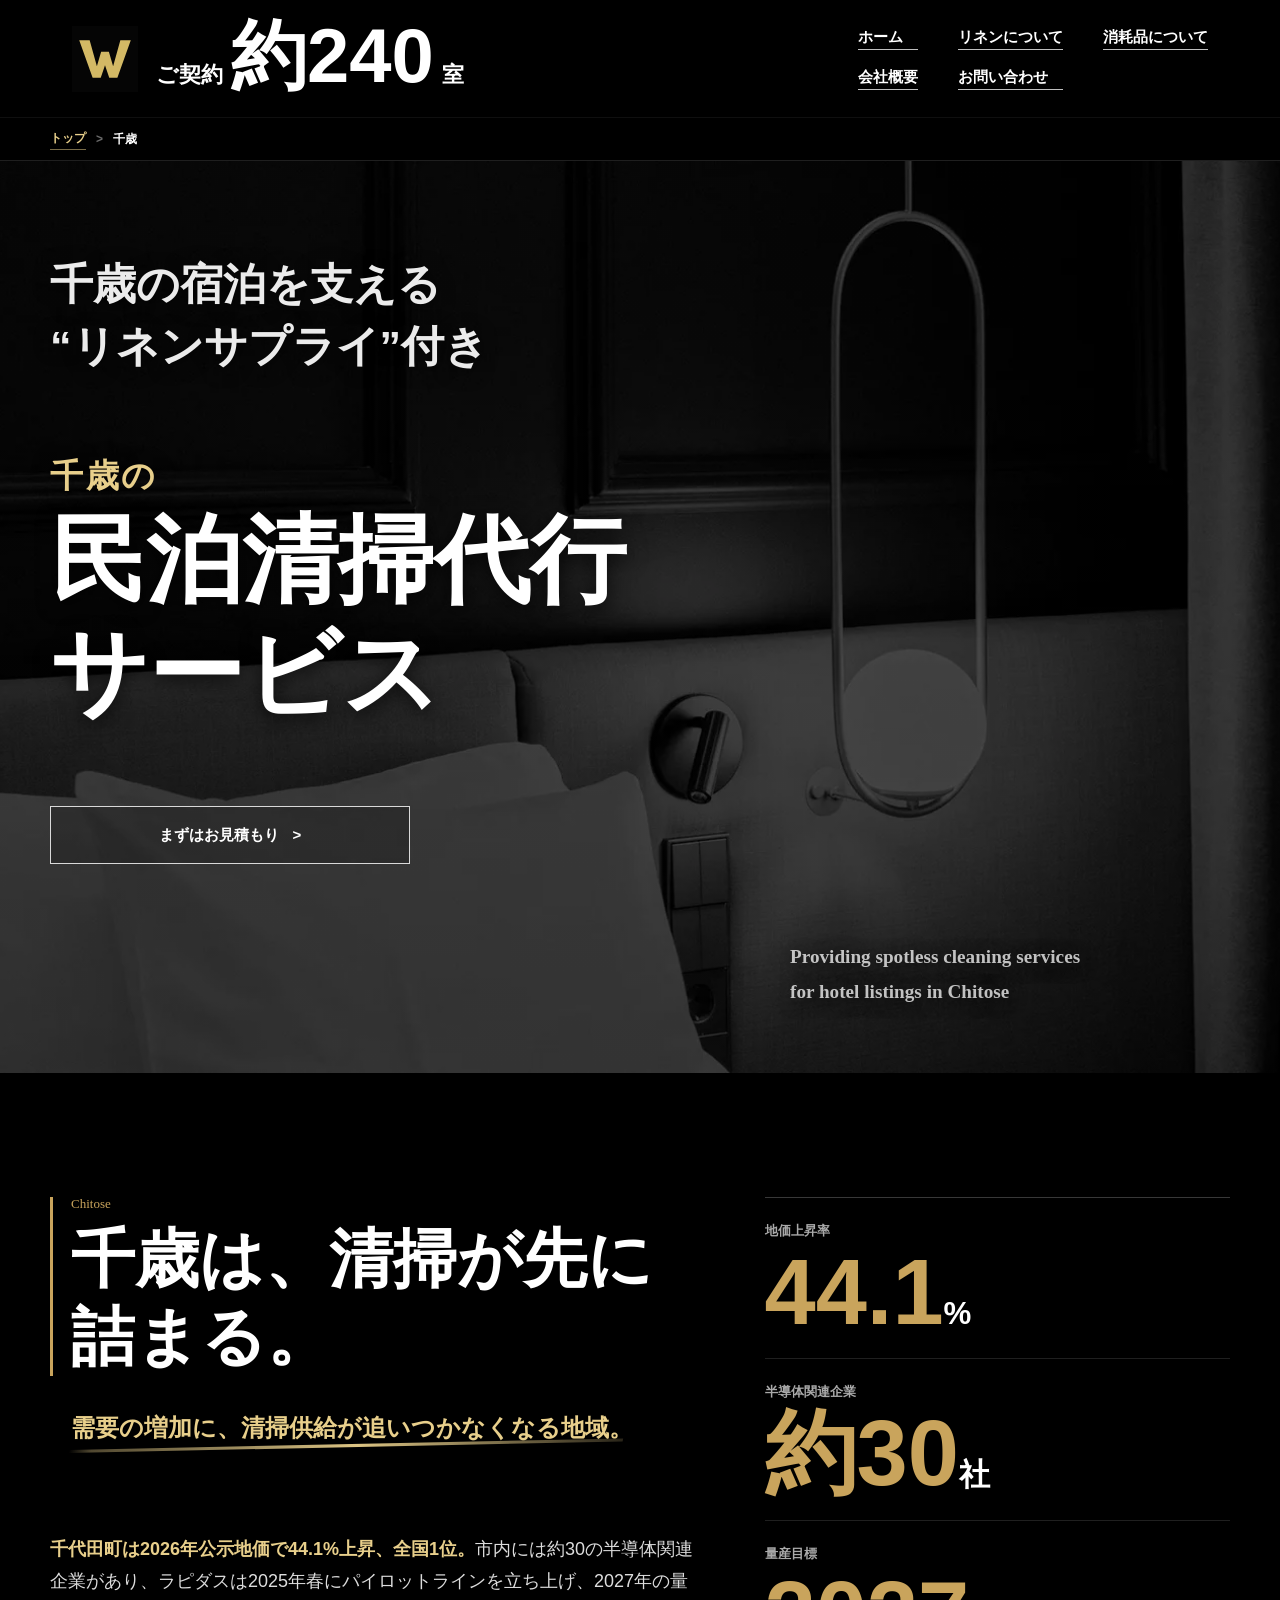
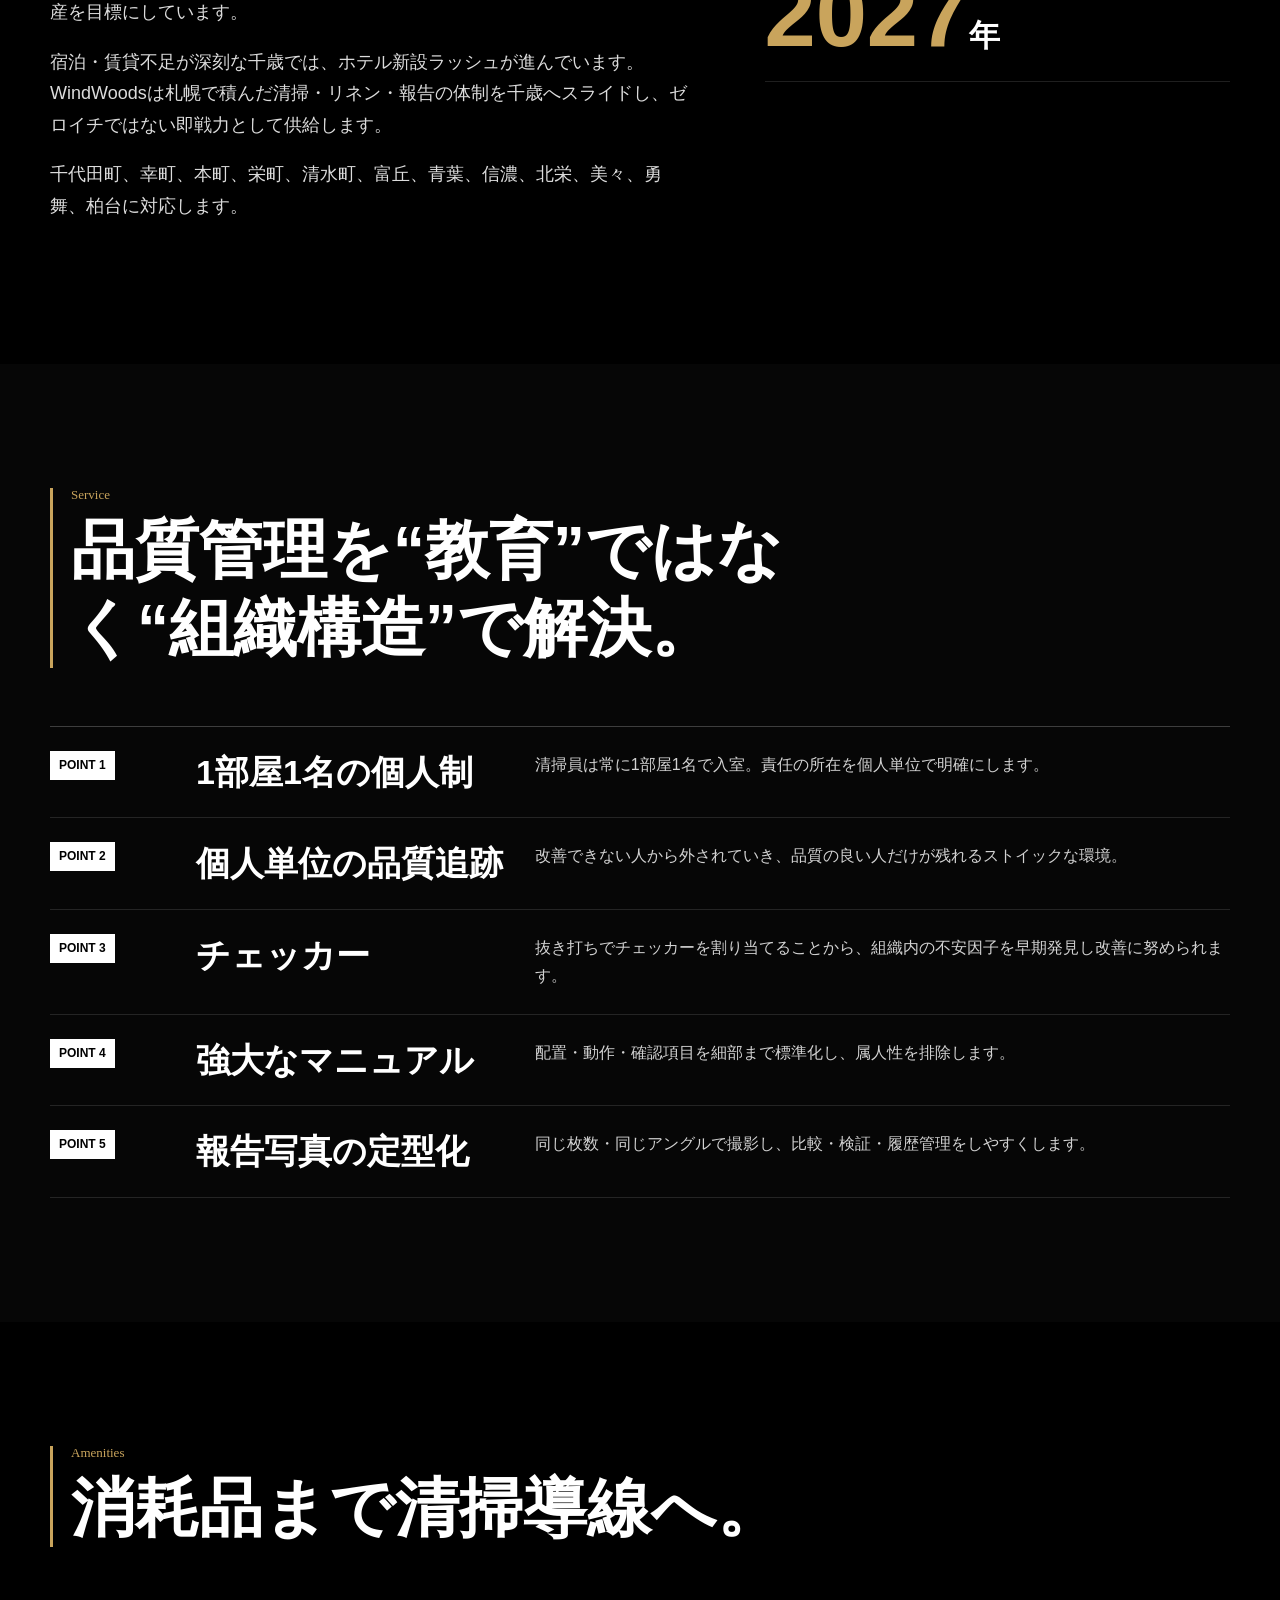
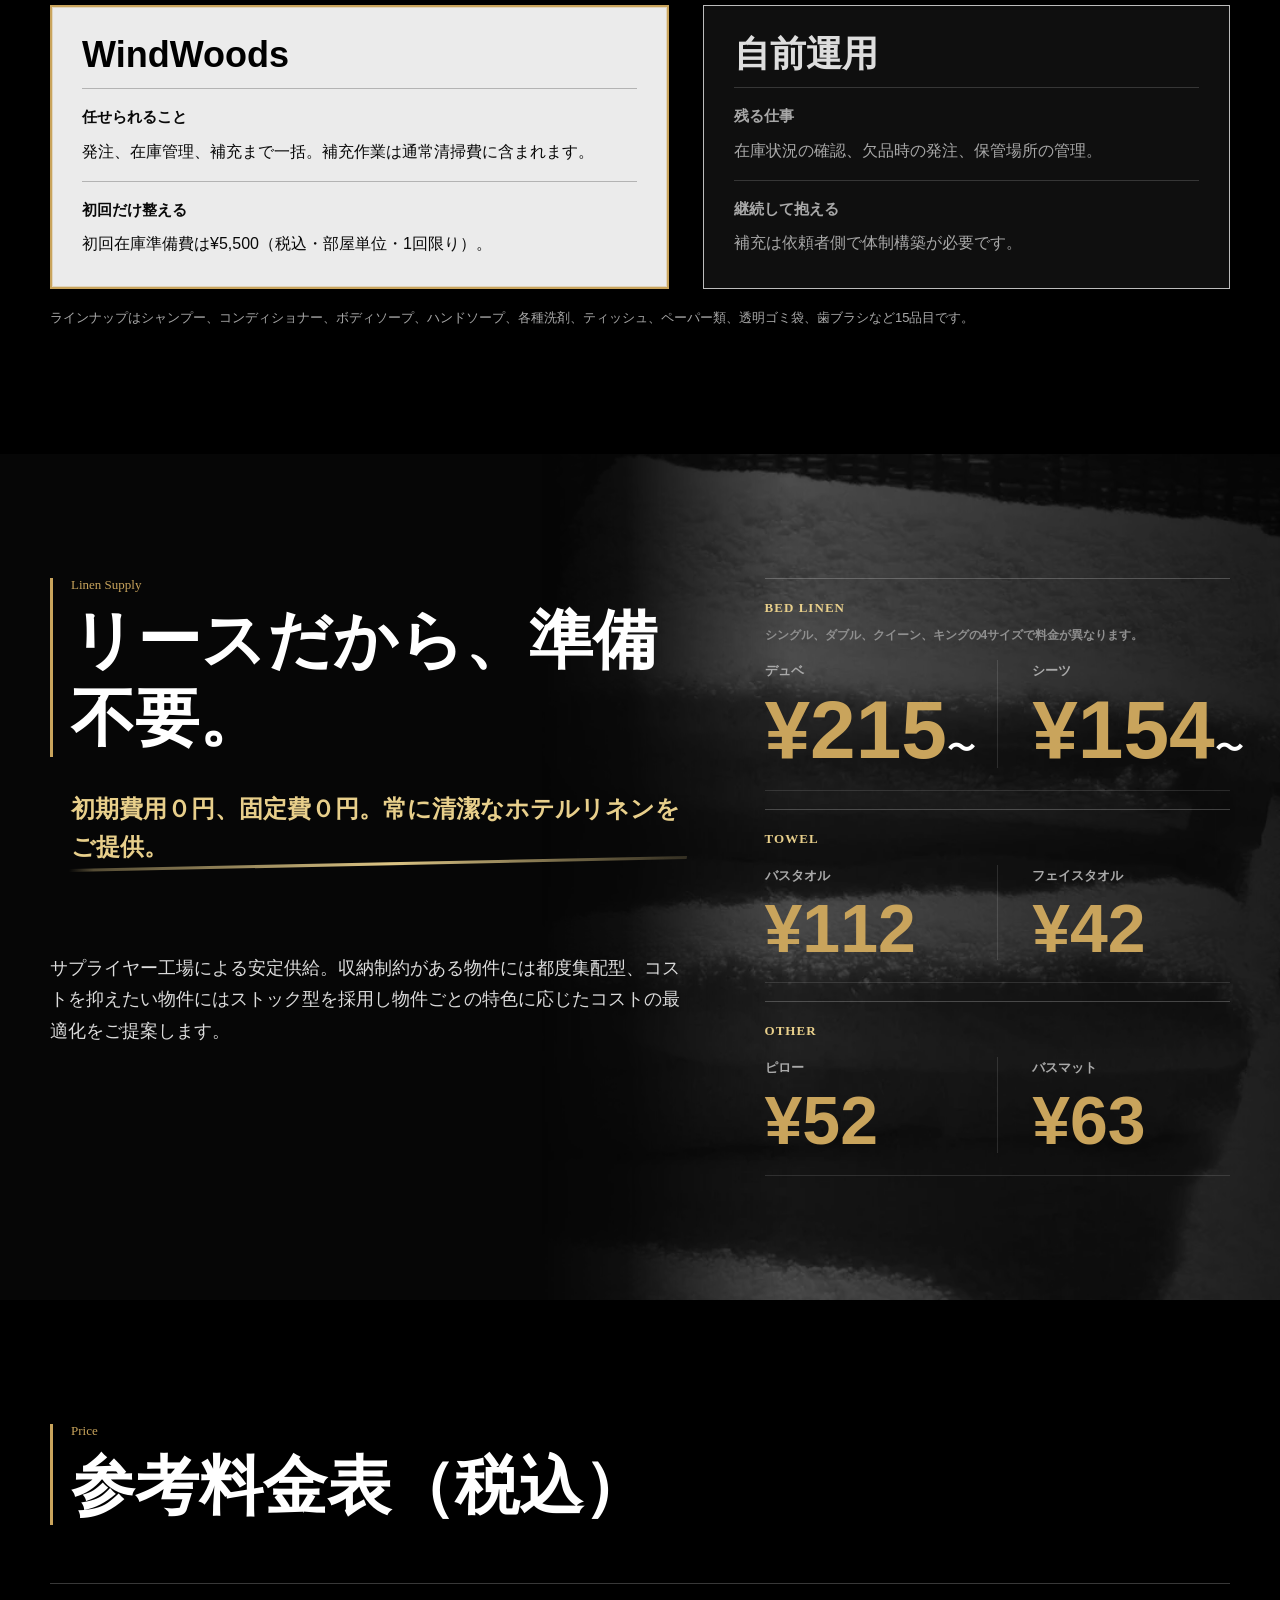
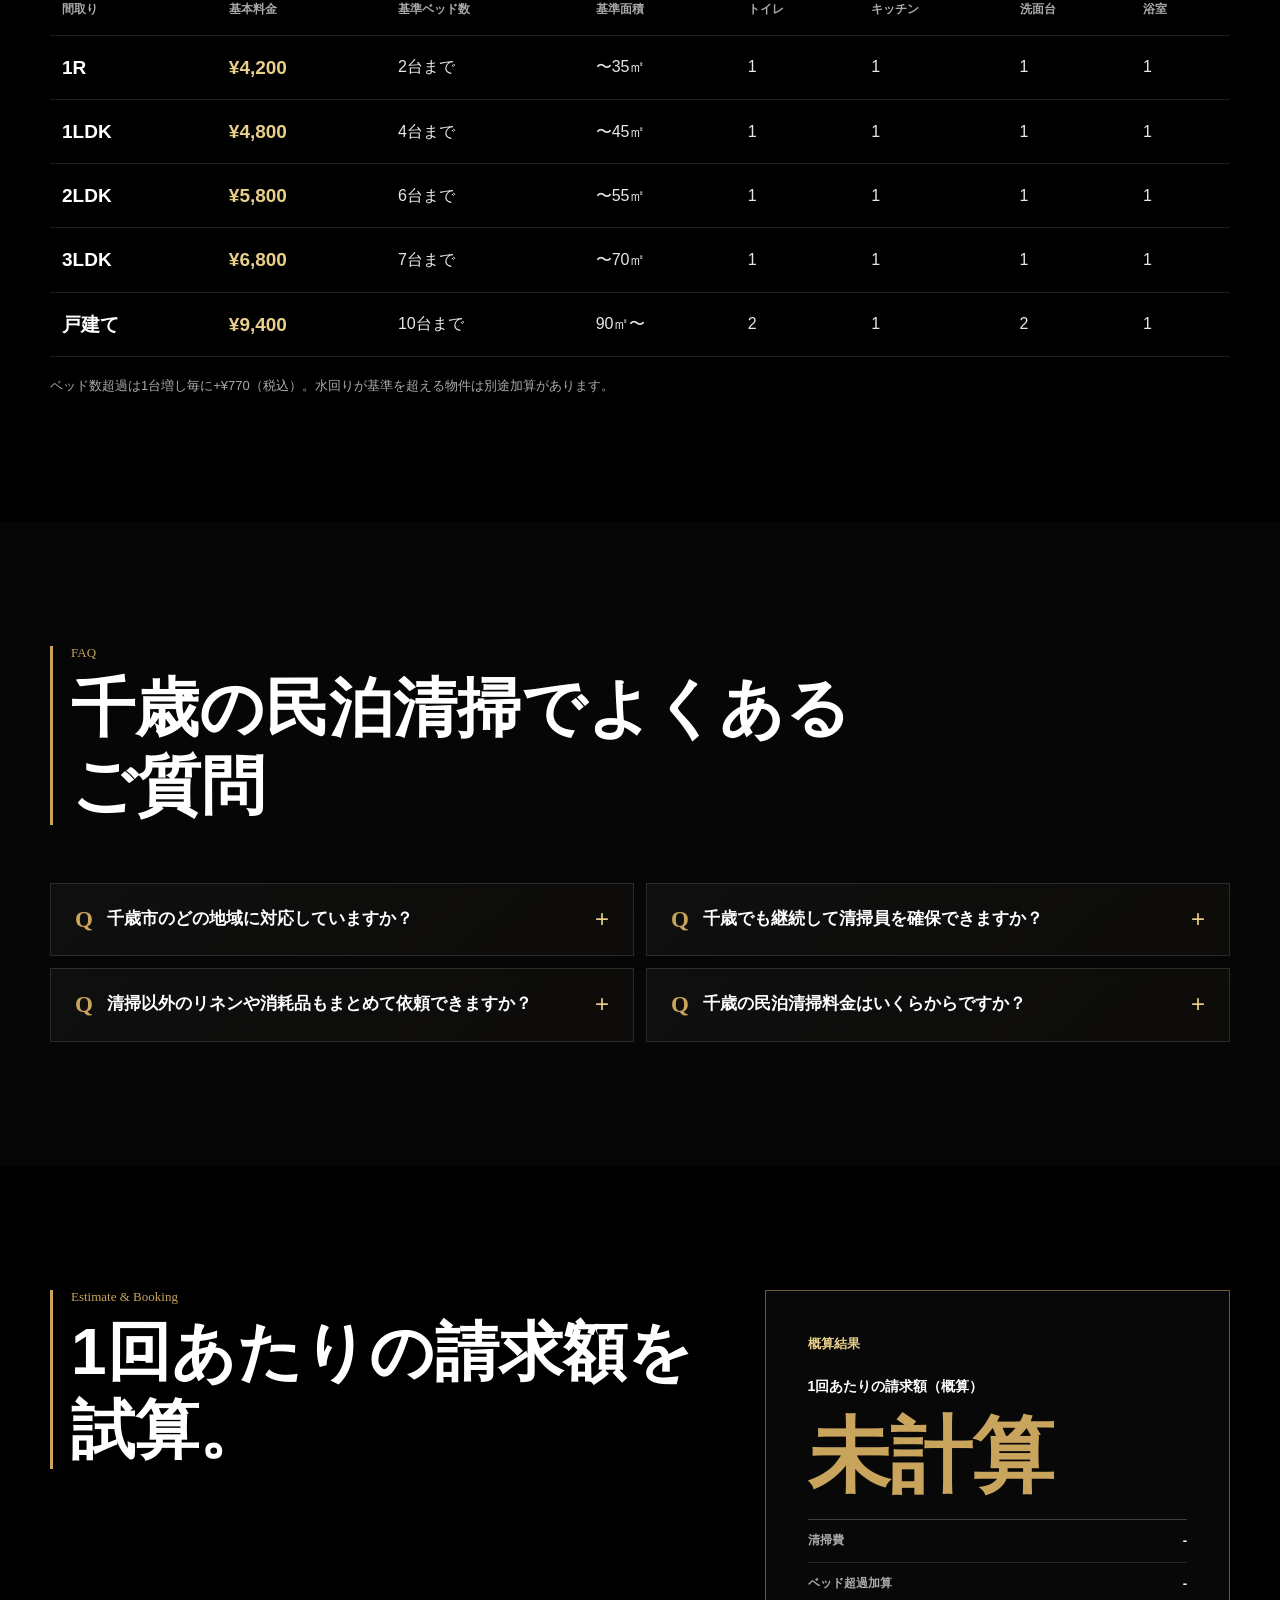
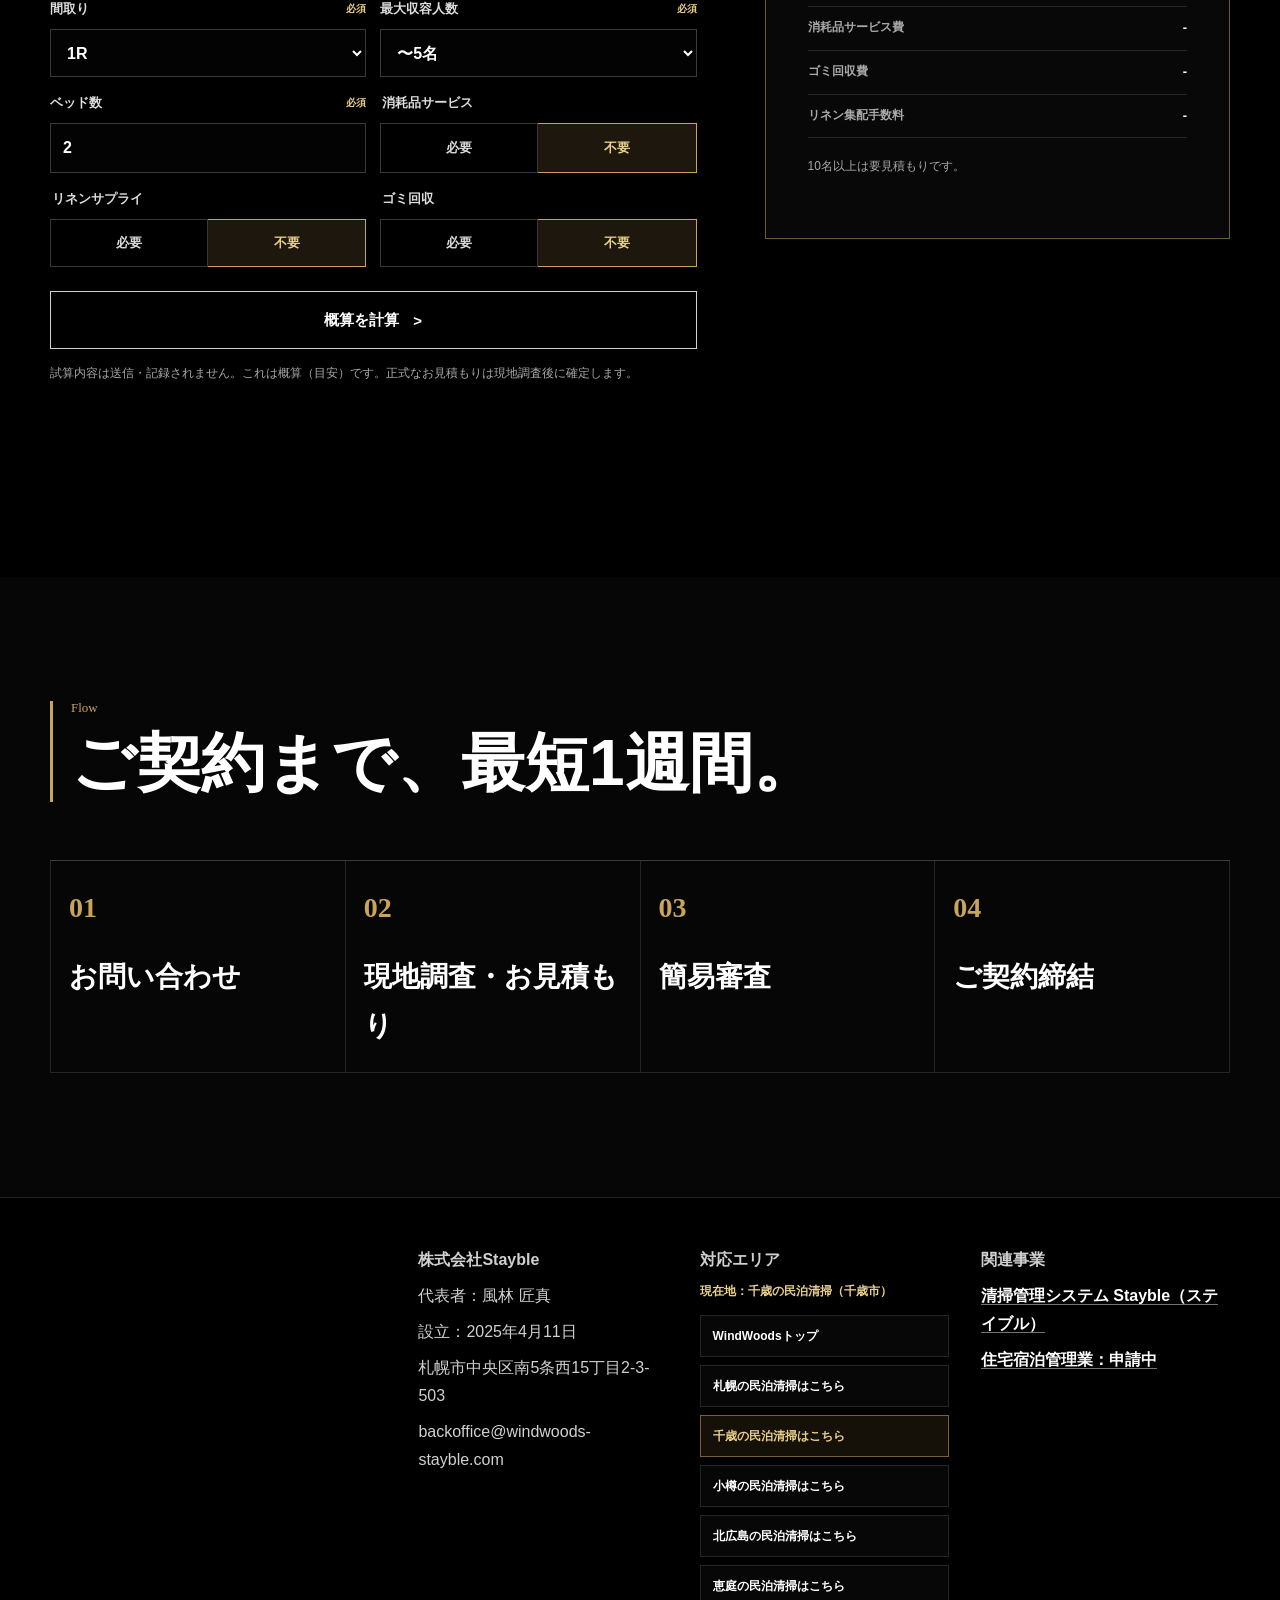
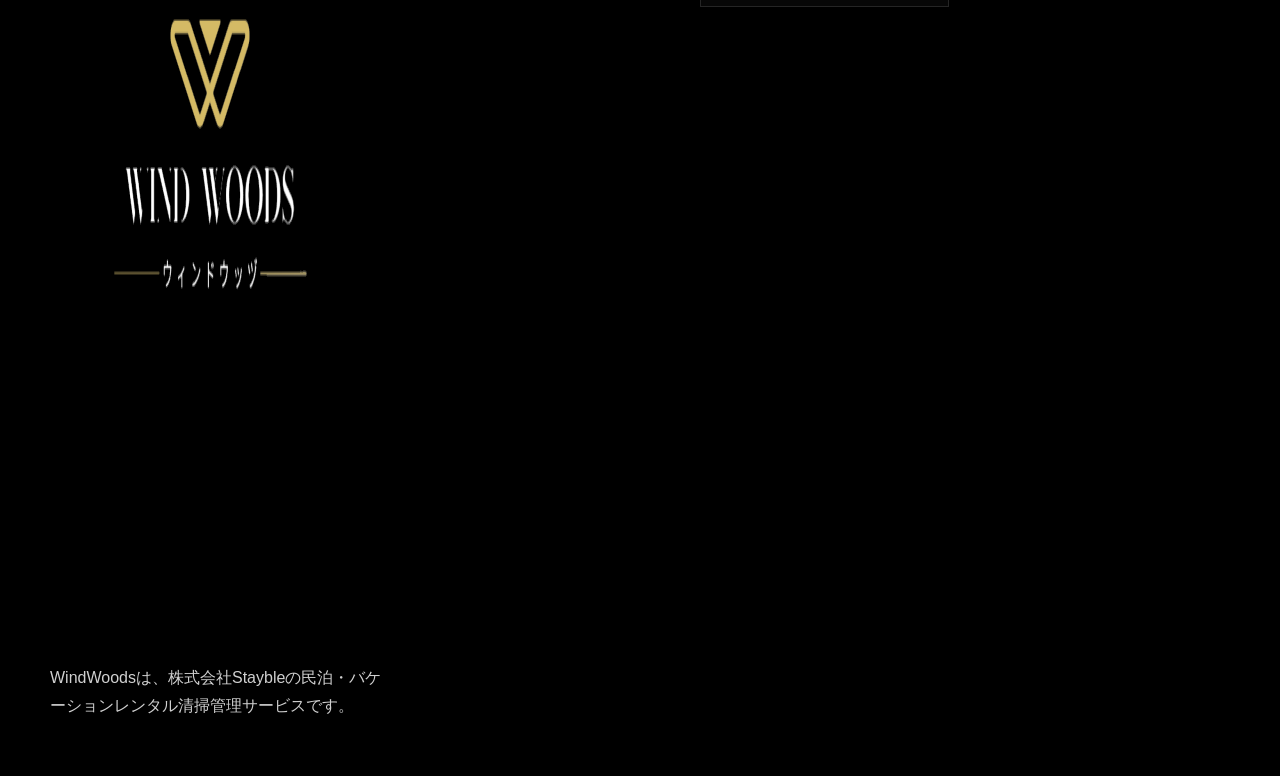
==== commit 47464f76: "Strengthen SEO and LLMO across all area pages" ====
--- a/chitose/index.html
+++ b/chitose/index.html
@@ -1,4 +1,4 @@
-<!doctype html>
+<!DOCTYPE html>
 <html lang="ja">
 <head>
   <meta charset="utf-8">
@@ -8,7 +8,7 @@
   <title>千歳の民泊清掃代行｜リネンサプライ付き｜WindWoods</title>
   <meta name="description" content="千歳市の民泊清掃代行。ラピダス・半導体需要で宿泊不足が進む千歳へ、札幌で積んだ清掃・リネン体制を即スライドします。">
   <meta name="robots" content="index,follow">
-  <meta name="google-site-verification" content="_auHJAM1k-ebnW4tAFM_87XNvqdSuXg91JcpRe6snMU" />
+  <meta name="google-site-verification" content="_auHJAM1k-ebnW4tAFM_87XNvqdSuXg91JcpRe6snMU">
   <link rel="canonical" href="https://windwoods-stayble.com/chitose/">
   <meta property="og:type" content="website">
   <meta property="og:locale" content="ja_JP">
@@ -16,13 +16,15 @@
   <meta property="og:title" content="千歳の民泊清掃代行｜リネンサプライ付き｜WindWoods">
   <meta property="og:description" content="ラピダス・半導体需要で宿泊不足が進む千歳へ、札幌で積んだ清掃・リネン体制を即スライド。千歳市に対応します。">
   <meta property="og:url" content="https://windwoods-stayble.com/chitose/">
-  <meta property="og:image" content="https://windwoods-stayble.com/assets/og-image.png">
+  <meta property="og:image" content="https://windwoods-stayble.com/assets/og/chitose.png">
   <meta property="og:image:width" content="1200">
   <meta property="og:image:height" content="630">
+  <meta property="og:image:alt" content="千歳の民泊清掃代行 WindWoods。新千歳空港周辺、リネンサプライ付き">
   <meta name="twitter:card" content="summary_large_image">
   <meta name="twitter:title" content="千歳の民泊清掃代行｜リネンサプライ付き｜WindWoods">
   <meta name="twitter:description" content="ラピダス・半導体需要で宿泊不足が進む千歳へ、札幌で積んだ清掃・リネン体制を即スライド。">
-  <meta name="twitter:image" content="https://windwoods-stayble.com/assets/og-image.png">
+  <meta name="twitter:image" content="https://windwoods-stayble.com/assets/og/chitose.png">
+  <meta name="twitter:image:alt" content="千歳の民泊清掃代行 WindWoods。新千歳空港周辺、リネンサプライ付き">
   <!-- /AREA SEO: CHITOSE -->
 
   <!-- COMMON ASSETS: shared across all area pages. -->
@@ -31,36 +33,32 @@
   <link rel="icon" type="image/png" sizes="96x96" href="/favicon-96x96.png">
   <link rel="apple-touch-icon" href="/apple-touch-icon.png">
   <link rel="manifest" href="/site.webmanifest">
-  <link rel="preconnect" href="https://fonts.googleapis.com">
-  <link rel="preconnect" href="https://fonts.gstatic.com" crossorigin>
-  <link href="https://fonts.googleapis.com/css2?family=Noto+Sans+JP:wght@500;700;900&display=swap" rel="stylesheet">
+  <link rel="preload" as="image" type="image/webp" href="/assets/web/hero-chitose-1600.webp" imagesrcset="/assets/web/hero-chitose-960.webp 960w, /assets/web/hero-chitose-1600.webp 1600w" imagesizes="100vw" fetchpriority="high">
   <link rel="stylesheet" href="/assets/styles.css">
+  <script src="/assets/attribution.js" defer></script>
   <!-- /COMMON ASSETS -->
 
-  <!-- AREA STRUCTURED DATA: CHITOSE - replace url, image, areaServed, offers and breadcrumb per area. -->
+  <!-- AREA STRUCTURED DATA: one company provides one service in this area; this page is not a separate branch. -->
   <script type="application/ld+json">
   {
     "@context": "https://schema.org",
-    "@type": ["LocalBusiness", "CleaningService"],
-    "@id": "https://windwoods-stayble.com/chitose/#localbusiness",
-    "name": "株式会社Stayble（WindWoods）",
-    "url": "https://windwoods-stayble.com/chitose/",
-    "image": "https://windwoods-stayble.com/assets/og-image.png",
-    "email": "backoffice@windwoods-stayble.com",
-    "priceRange": "¥4,200〜¥9,400（税込）",
-    "address": {
-      "@type": "PostalAddress",
-      "addressLocality": "札幌市中央区",
-      "streetAddress": "南5条西15丁目2-3-503",
-      "addressRegion": "北海道",
-      "addressCountry": "JP"
-    },
-    "areaServed": [
-      { "@type": "City", "name": "千歳市" }
-    ],
-    "makesOffer": [
-      { "@type": "Offer", "name": "1R 民泊清掃", "price": "4200", "priceCurrency": "JPY", "description": "税込の基本料金" },
-      { "@type": "Offer", "name": "戸建て 民泊清掃", "price": "9400", "priceCurrency": "JPY", "description": "税込の基本料金" }
+    "@graph": [
+      {
+        "@type": "Organization", "@id": "https://windwoods-stayble.com/#organization", "name": "株式会社Stayble", "alternateName": "WindWoods", "url": "https://windwoods-stayble.com/", "logo": "https://windwoods-stayble.com/web-app-manifest-512x512.png", "email": "backoffice@windwoods-stayble.com",
+        "address": { "@type": "PostalAddress", "addressLocality": "札幌市中央区", "streetAddress": "南5条西15丁目2-3-503", "addressRegion": "北海道", "addressCountry": "JP" },
+        "sameAs": ["https://www.stayble.jp/", "https://minpaku.stayble.jp/company/"]
+      },
+      {
+        "@type": "Service", "@id": "https://windwoods-stayble.com/chitose/#service", "name": "千歳市の民泊清掃代行・リネンサプライ", "serviceType": "民泊・バケーションレンタル清掃管理サービス", "url": "https://windwoods-stayble.com/chitose/",
+        "description": "千歳市の民泊清掃代行。ラピダス・半導体需要で宿泊不足が進む千歳へ、札幌で積んだ清掃・リネン体制を即スライドします。",
+        "provider": { "@id": "https://windwoods-stayble.com/#organization" }, "areaServed": { "@type": "City", "name": "千歳市" },
+        "hasOfferCatalog": { "@type": "OfferCatalog", "name": "民泊清掃の参考料金（税込）", "itemListElement": [
+          { "@type": "Offer", "name": "1R 民泊清掃", "price": "4200", "priceCurrency": "JPY" }, { "@type": "Offer", "name": "1LDK 民泊清掃", "price": "4800", "priceCurrency": "JPY" }, { "@type": "Offer", "name": "2LDK 民泊清掃", "price": "5800", "priceCurrency": "JPY" }, { "@type": "Offer", "name": "3LDK 民泊清掃", "price": "6800", "priceCurrency": "JPY" }, { "@type": "Offer", "name": "戸建て 民泊清掃", "price": "9400", "priceCurrency": "JPY" }
+        ] }
+      },
+      {
+        "@type": "WebPage", "@id": "https://windwoods-stayble.com/chitose/#webpage", "url": "https://windwoods-stayble.com/chitose/", "name": "千歳の民泊清掃代行｜リネンサプライ付き｜WindWoods", "mainEntity": { "@id": "https://windwoods-stayble.com/chitose/#service" }, "primaryImageOfPage": "https://windwoods-stayble.com/assets/og/chitose.png", "dateModified": "2026-08-21", "inLanguage": "ja-JP"
+      }
     ]
   }
   </script>
@@ -79,7 +77,7 @@
 <body data-page="area" data-area="chitose">
   <header class="site-header" aria-label="サイトヘッダー">
     <a class="brand" href="#top" aria-label="WindWoods 千歳ページ上部">
-      <img src="/assets/logo-mark.png" alt="WindWoods">
+      <img src="/favicon.svg" alt="WindWoods" width="52" height="52">
     </a>
     <p class="header-proof"><span>ご契約</span><strong>約240</strong><span>室</span></p>
     <nav class="desktop-nav" aria-label="主要ナビゲーション">
@@ -109,10 +107,10 @@
 
   <main>
     <section class="hero" id="top" aria-label="美々や千代田町、幸町の宿泊物件にも対応する千歳の民泊清掃代行サービス">
-      <img class="hero-image" src="/assets/hero-eniwa-room.jpg" alt="美々や千代田町、幸町周辺の宿泊物件にも対応する千歳の民泊清掃代行サービスの客室イメージ" width="1200" height="800" fetchpriority="high">
+      <img class="hero-image" src="/assets/web/hero-chitose-1600.webp" srcset="/assets/web/hero-chitose-960.webp 960w, /assets/web/hero-chitose-1600.webp 1600w" sizes="100vw" alt="美々や千代田町、幸町周辺の宿泊物件にも対応する千歳の民泊清掃代行サービスの客室イメージ" width="1600" height="900" fetchpriority="high">
       <div class="hero-inner">
         <p class="hero-small">千歳の宿泊を支える<br>“リネンサプライ”付き</p>
-        <h1>民泊清掃代行<br>サービス</h1>
+        <h1><span class="hero-area-name">千歳の</span>民泊清掃代行<br>サービス</h1>
         <a class="button" href="#estimate-reservation">まずはお見積もり</a>
         <p class="hero-english">Providing spotless cleaning services<br>for hotel listings in Chitose</p>
       </div>
@@ -170,7 +168,7 @@
           <p class="section-kicker">Amenities</p>
           <h2>消耗品まで清掃導線へ。</h2>
         </div>
-        <div class="operation-compare" aria-label="消耗品オペレーション比較">
+        <div class="operation-compare" role="group" aria-label="消耗品オペレーション比較">
           <section class="operation-column is-brand" aria-labelledby="operation-brand-title">
             <h3 id="operation-brand-title">WindWoods</h3>
             <div class="operation-item"><strong>任せられること</strong><span class="desktop-copy">発注、在庫管理、補充まで一括。補充作業は通常清掃費に含まれます。</span><span class="mobile-copy">発注・在庫・補充まで一括</span></div>
@@ -196,7 +194,7 @@
         <div class="linen-copy">
           <p>サプライヤー工場による安定供給。収納制約がある物件には都度集配型、コストを抑えたい物件にはストック型を採用し物件ごとの特色に応じたコストの最適化をご提案します。</p>
         </div>
-        <div class="linen-board" aria-label="リネン単価">
+        <div class="linen-board" role="group" aria-label="リネン単価">
           <section class="linen-band is-bed">
             <p>BED LINEN</p>
             <span class="linen-band-note">シングル、ダブル、クイーン、キングの4サイズで料金が異なります。</span>
@@ -229,7 +227,7 @@
           <p class="section-kicker">Price</p>
           <h2>参考料金表（税込）</h2>
         </div>
-        <div class="table-wrap" role="region" aria-label="参考料金表" tabindex="0">
+        <section class="table-wrap" aria-label="参考料金表" tabindex="0">
           <table class="price-table">
             <thead>
               <tr>
@@ -251,8 +249,8 @@
               <tr><td>戸建て</td><td>¥9,400</td><td>10台まで</td><td>90㎡〜</td><td>2</td><td>1</td><td>2</td><td>1</td></tr>
             </tbody>
           </table>
-        </div>
-        <div class="price-mobile-list" aria-label="スマホ用参考料金">
+        </section>
+        <div class="price-mobile-list" role="group" aria-label="スマホ用参考料金">
           <div><strong>1R</strong><span>¥4,200</span><small>2台まで / 〜35㎡</small></div>
           <div><strong>1LDK</strong><span>¥4,800</span><small>4台まで / 〜45㎡</small></div>
           <div><strong>2LDK</strong><span>¥5,800</span><small>6台まで / 〜55㎡</small></div>
@@ -263,10 +261,22 @@
       </div>
     </section>
 
+    <section class="section faq" id="faq">
+      <div class="section-inner">
+        <div class="section-heading"><p class="section-kicker">FAQ</p><h2>千歳の民泊清掃でよくあるご質問</h2></div>
+        <div class="faq-grid">
+          <details class="faq-item"><summary>千歳市のどの地域に対応していますか？</summary><div class="faq-answer"><p>千代田町、幸町、本町、栄町、清水町、富丘、青葉、信濃、北栄、美々、勇舞、柏台など千歳市内に対応しています。物件住所を添えてご相談ください。</p></div></details>
+          <details class="faq-item"><summary>千歳でも継続して清掃員を確保できますか？</summary><div class="faq-answer"><p>WindWoodsは札幌で積み上げた約240室・年間約15,000件の会社全体の清掃・リネン・報告体制を千歳へスライドして提供します。正式な対応条件は物件の現地調査後にご案内します。</p></div></details>
+          <details class="faq-item"><summary>清掃以外のリネンや消耗品もまとめて依頼できますか？</summary><div class="faq-answer"><p>はい。リネンサプライ、消耗品の発注・在庫管理・補充、ゴミ回収、定型写真による報告管理まで一括で提供します。リネンは都度集配型とストック型を物件ごとに使い分けます。</p></div></details>
+          <details class="faq-item"><summary>千歳の民泊清掃料金はいくらからですか？</summary><div class="faq-answer"><p>1Rの基本料金は1回4,200円（税込）からです。間取り、ベッド数、最大収容人数、オプションで変わり、10名以上は要見積もりです。<a href="#estimate-reservation">概算を試算する</a></p></div></details>
+        </div>
+      </div>
+    </section>
+
     <section class="section estimate" id="estimate-reservation">
       <div class="section-inner estimate-grid">
         <div class="section-heading">
-          <p class="section-kicker">Estimate & Booking</p>
+          <p class="section-kicker">Estimate &amp; Booking</p>
           <h2 class="estimate-title"><span>1回あたりの</span><span>請求額を試算。</span></h2>
         </div>
         <form class="estimate-form" data-estimate-form>
@@ -332,7 +342,7 @@
           <input type="hidden" name="access_key" value="756ca37e-0bf3-48c5-b653-3624c899dbe1">
           <input type="hidden" name="subject" value="【WindWoods 千歳】見積もり・予約問い合わせ">
           <input type="hidden" name="from_name" value="WindWoods 千歳LP">
-          <input type="checkbox" name="botcheck" class="sr-only" tabindex="-1" autocomplete="off">
+          <input type="checkbox" name="botcheck" class="sr-only" tabindex="-1">
           <input type="hidden" name="area" value="千歳">
           <input type="hidden" name="estimate_amount" data-hidden-estimate-amount>
           <input type="hidden" name="booking_type_label" data-hidden-booking-type>
@@ -367,7 +377,7 @@
             </div>
             <div class="booking-field is-wide">
               <label for="property-address">物件ご住所 <span>必須</span></label>
-              <input id="property-address" name="property_address" type="text" autocomplete="street-address" required>
+              <input id="property-address" name="property_address" type="text" autocomplete="address-line1" required>
             </div>
             <fieldset class="booking-choice is-compact">
               <legend>駐車場の有無 <span>必須</span></legend>
@@ -478,7 +488,7 @@
   <footer class="site-footer" id="company">
     <div class="section-inner footer-grid">
       <div>
-        <img class="footer-logo" src="/assets/logo-full.png" alt="WindWoods 株式会社Stayble">
+        <img class="footer-logo" src="/assets/logo-full.png" alt="WindWoods 株式会社Stayble" width="1000" height="1000" loading="lazy" decoding="async">
         <p>WindWoodsは、株式会社Staybleの民泊・バケーションレンタル清掃管理サービスです。</p>
       </div>
       <div>
@@ -491,14 +501,14 @@
       <div>
         <p><strong>対応エリア</strong></p>
         <p class="footer-area-current">現在地：千歳の民泊清掃（千歳市）</p>
-        <div class="footer-area-links" aria-label="対応エリア一覧">
+        <nav class="footer-area-links" aria-label="フッターの対応エリア">
           <a href="/">WindWoodsトップ</a>
           <a href="/sapporo/">札幌の民泊清掃はこちら</a>
           <span aria-current="page">千歳の民泊清掃はこちら</span>
           <a href="/otaru/">小樽の民泊清掃はこちら</a>
           <a href="/kitahiroshima/">北広島の民泊清掃はこちら</a>
           <a href="/eniwa/">恵庭の民泊清掃はこちら</a>
-        </div>
+        </nav>
       </div>
       <div>
         <p><strong>関連事業</strong></p>
@@ -507,7 +517,6 @@
       </div>
     </div>
   </footer>
-  <script id="timerex_embed" src="https://asset.timerex.net/js/embed.js" defer></script>
   <script src="/assets/estimate-calculator.js" defer></script>
 </body>
 </html>
--- a/assets/styles.css
+++ b/assets/styles.css
@@ -241,6 +241,11 @@
   object-position: center;
 }
 
+.hero > picture {
+  position: absolute;
+  inset: 0;
+}
+
 .hero-inner {
   position: relative;
   z-index: 2;
@@ -266,6 +271,15 @@
   font-weight: 900;
   line-height: 1.18;
   text-shadow: 0 4px 20px rgba(0, 0, 0, 0.80);
+}
+
+.hero-area-name {
+  display: block;
+  margin-bottom: 8px;
+  color: var(--gold-soft);
+  font-size: 0.34em;
+  letter-spacing: 0.08em;
+  line-height: 1.2;
 }
 
 .hero-english {
@@ -687,7 +701,7 @@
   width: min(58vw, 860px);
   background:
     linear-gradient(90deg, rgba(0, 0, 0, 0.08) 0%, rgba(0, 0, 0, 0.34) 42%, rgba(0, 0, 0, 0.72) 100%),
-    url("/assets/linen-folded-towels.jpg");
+    url("/assets/web/linen-folded-towels-1280.webp");
   background-position: center right;
   background-size: cover;
   opacity: 0.72;
@@ -1198,6 +1212,79 @@
   font-family: Georgia, "Times New Roman", serif;
 }
 
+.faq {
+  background: #050505;
+}
+
+.faq-grid {
+  display: grid;
+  gap: 12px;
+  margin-top: 34px;
+}
+
+.faq-item {
+  border: 1px solid var(--line-soft);
+  background: linear-gradient(140deg, rgba(255, 255, 255, 0.035), rgba(201, 164, 92, 0.035));
+}
+
+.faq-item[open] {
+  border-color: rgba(201, 164, 92, 0.5);
+}
+
+.faq-item summary {
+  display: grid;
+  grid-template-columns: auto 1fr auto;
+  align-items: start;
+  gap: 14px;
+  padding: 22px 24px;
+  cursor: pointer;
+  color: #fff;
+  font-size: 17px;
+  font-weight: 900;
+  line-height: 1.55;
+  list-style: none;
+}
+
+.faq-item summary::-webkit-details-marker {
+  display: none;
+}
+
+.faq-item summary::before {
+  content: "Q";
+  color: var(--gold);
+  font-family: Georgia, "Times New Roman", serif;
+  font-size: 23px;
+  line-height: 1.2;
+}
+
+.faq-item summary::after {
+  content: "+";
+  color: var(--gold-soft);
+  font-size: 24px;
+  font-weight: 500;
+  line-height: 1.1;
+}
+
+.faq-item[open] summary::after {
+  content: "−";
+}
+
+.faq-answer {
+  padding: 0 24px 24px 60px;
+  color: #d0d0d0;
+  font-size: 14px;
+}
+
+.faq-answer p {
+  margin: 0;
+}
+
+.faq-answer a {
+  color: var(--gold-soft);
+  text-decoration: underline;
+  text-underline-offset: 4px;
+}
+
 .area-list {
   display: flex;
   flex-wrap: wrap;
@@ -1300,7 +1387,7 @@
     linear-gradient(90deg, rgba(0, 0, 0, 0.98) 0%, rgba(0, 0, 0, 0.86) 34%, rgba(0, 0, 0, 0.48) 70%, rgba(0, 0, 0, 0.74) 100%),
     linear-gradient(180deg, rgba(0, 0, 0, 0.12) 0%, rgba(0, 0, 0, 0.08) 62%, rgba(0, 0, 0, 0.88) 100%),
     radial-gradient(circle at 78% 32%, rgba(201, 164, 92, 0.2), transparent 30%),
-    url("/assets/toppage.png") center / cover no-repeat;
+    url("/assets/web/toppage-1600.webp") center / cover no-repeat;
   border-bottom: 1px solid var(--line-soft);
   overflow: hidden;
 }
@@ -1583,6 +1670,10 @@
 }
 
 @media (min-width: 760px) {
+  .faq-grid {
+    grid-template-columns: repeat(2, minmax(0, 1fr));
+  }
+
   .operation-compare {
     gap: 34px;
   }
@@ -2191,7 +2282,7 @@
       linear-gradient(90deg, rgba(0, 0, 0, 0.96) 0%, rgba(0, 0, 0, 0.78) 58%, rgba(0, 0, 0, 0.88) 100%),
       linear-gradient(180deg, rgba(0, 0, 0, 0.08) 0%, rgba(0, 0, 0, 0.18) 58%, rgba(0, 0, 0, 0.9) 100%),
       radial-gradient(circle at 80% 18%, rgba(201, 164, 92, 0.22), transparent 32%),
-      url("/assets/toppage.png") 58% center / cover no-repeat;
+      url("/assets/web/toppage-960.webp") 58% center / cover no-repeat;
   }
 
   .home-hero-inner {
@@ -2206,7 +2297,7 @@
 
   .home-hero h1 {
     margin: 16px 0 16px;
-    font-size: clamp(34px, 10.8vw, 46px);
+    font-size: clamp(29px, 8vw, 36px);
     line-height: 1.16;
   }
 
@@ -2317,4 +2408,27 @@
     font-size: 12px;
     line-height: 1.75;
   }
-}
+
+  .faq-grid {
+    gap: 8px;
+    margin-top: 24px;
+  }
+
+  .faq-item summary {
+    gap: 10px;
+    padding: 17px 16px;
+    font-size: 14px;
+    line-height: 1.6;
+  }
+
+  .faq-item summary::before,
+  .faq-item summary::after {
+    font-size: 19px;
+  }
+
+  .faq-answer {
+    padding: 0 16px 18px 46px;
+    font-size: 12px;
+    line-height: 1.85;
+  }
+}
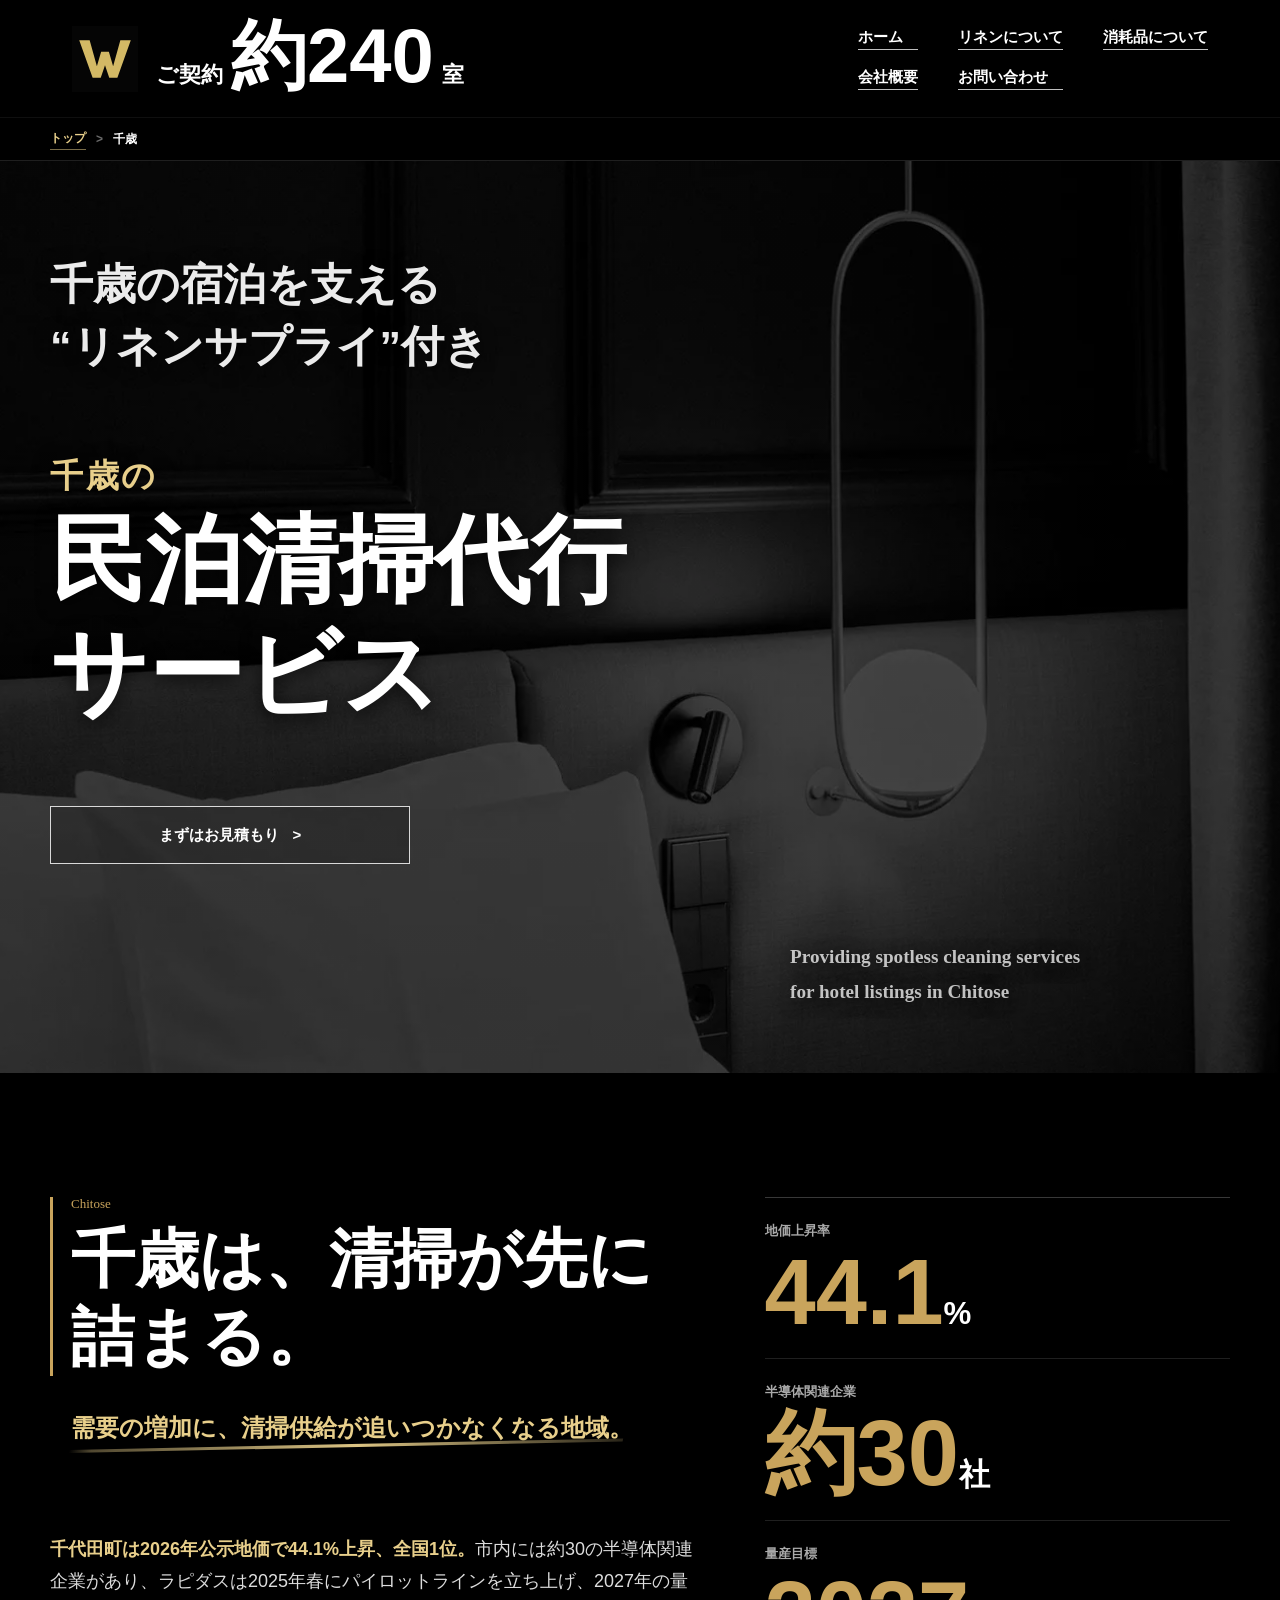
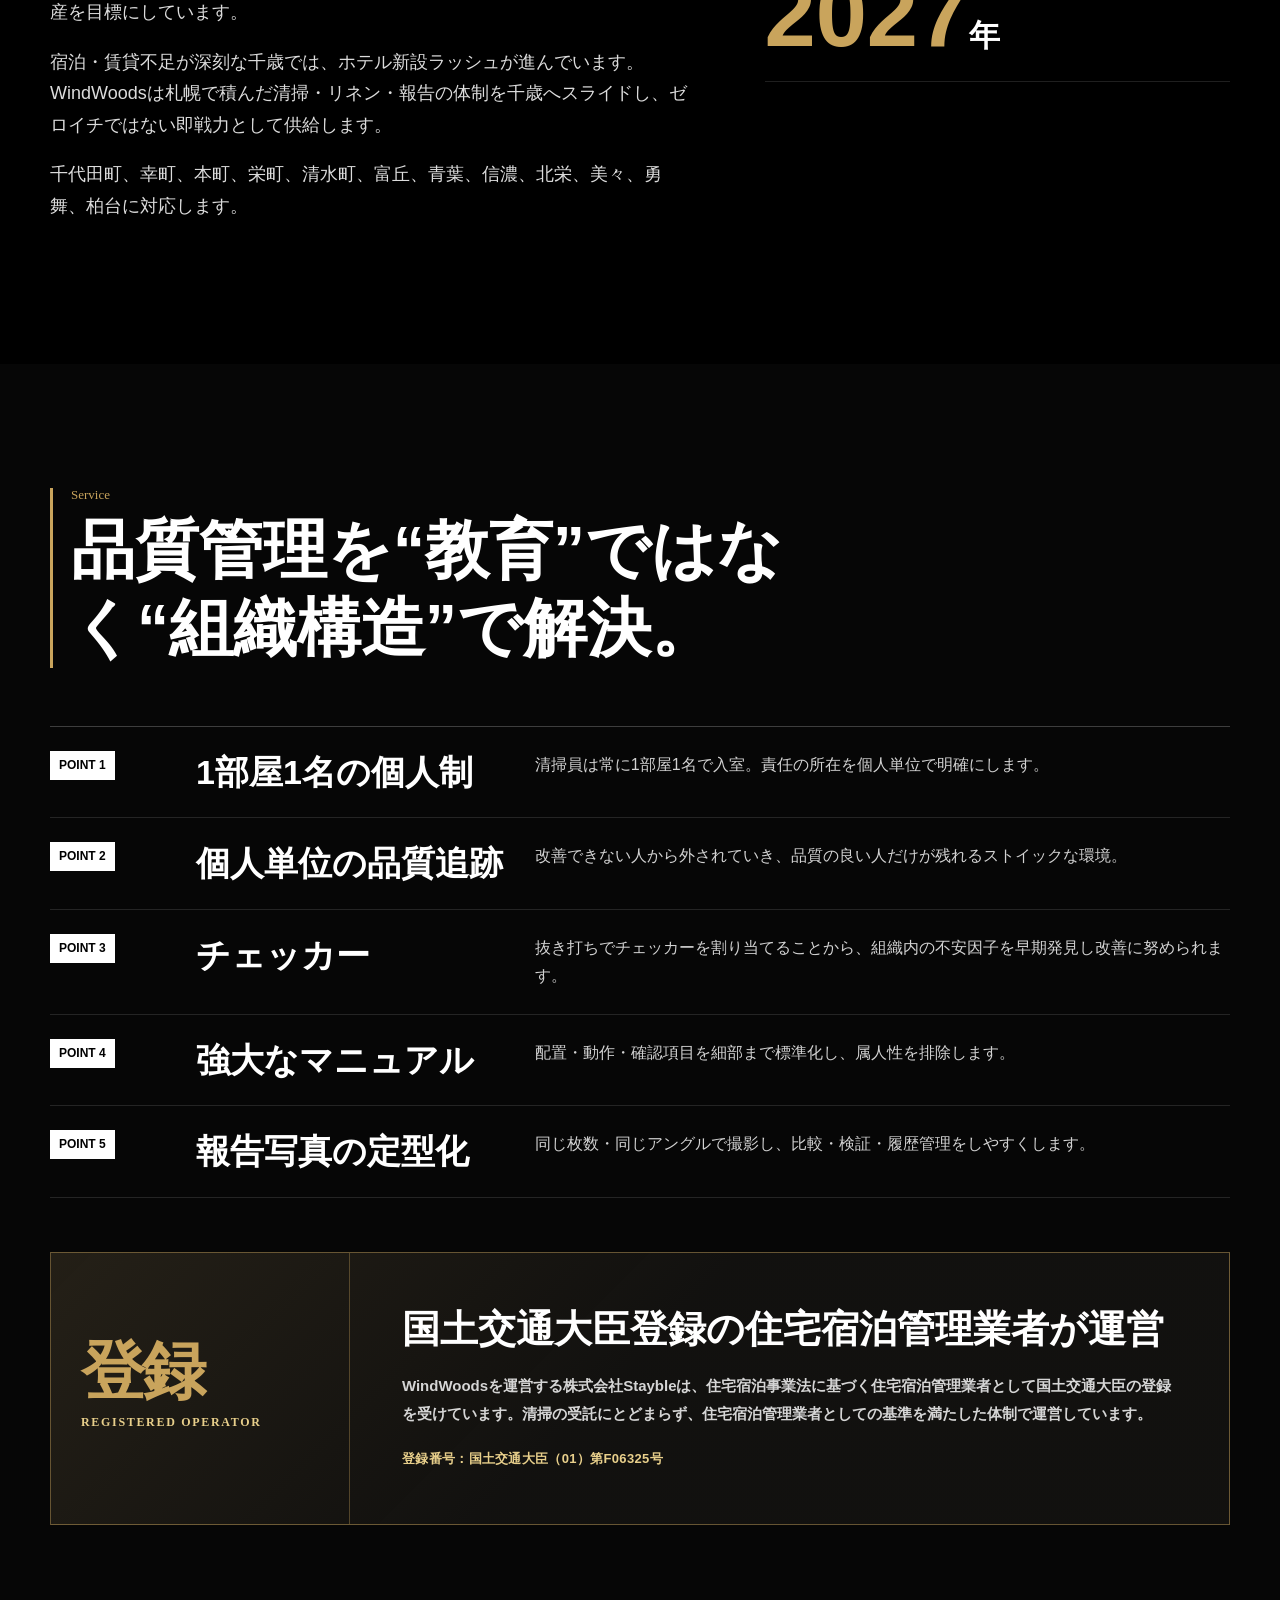
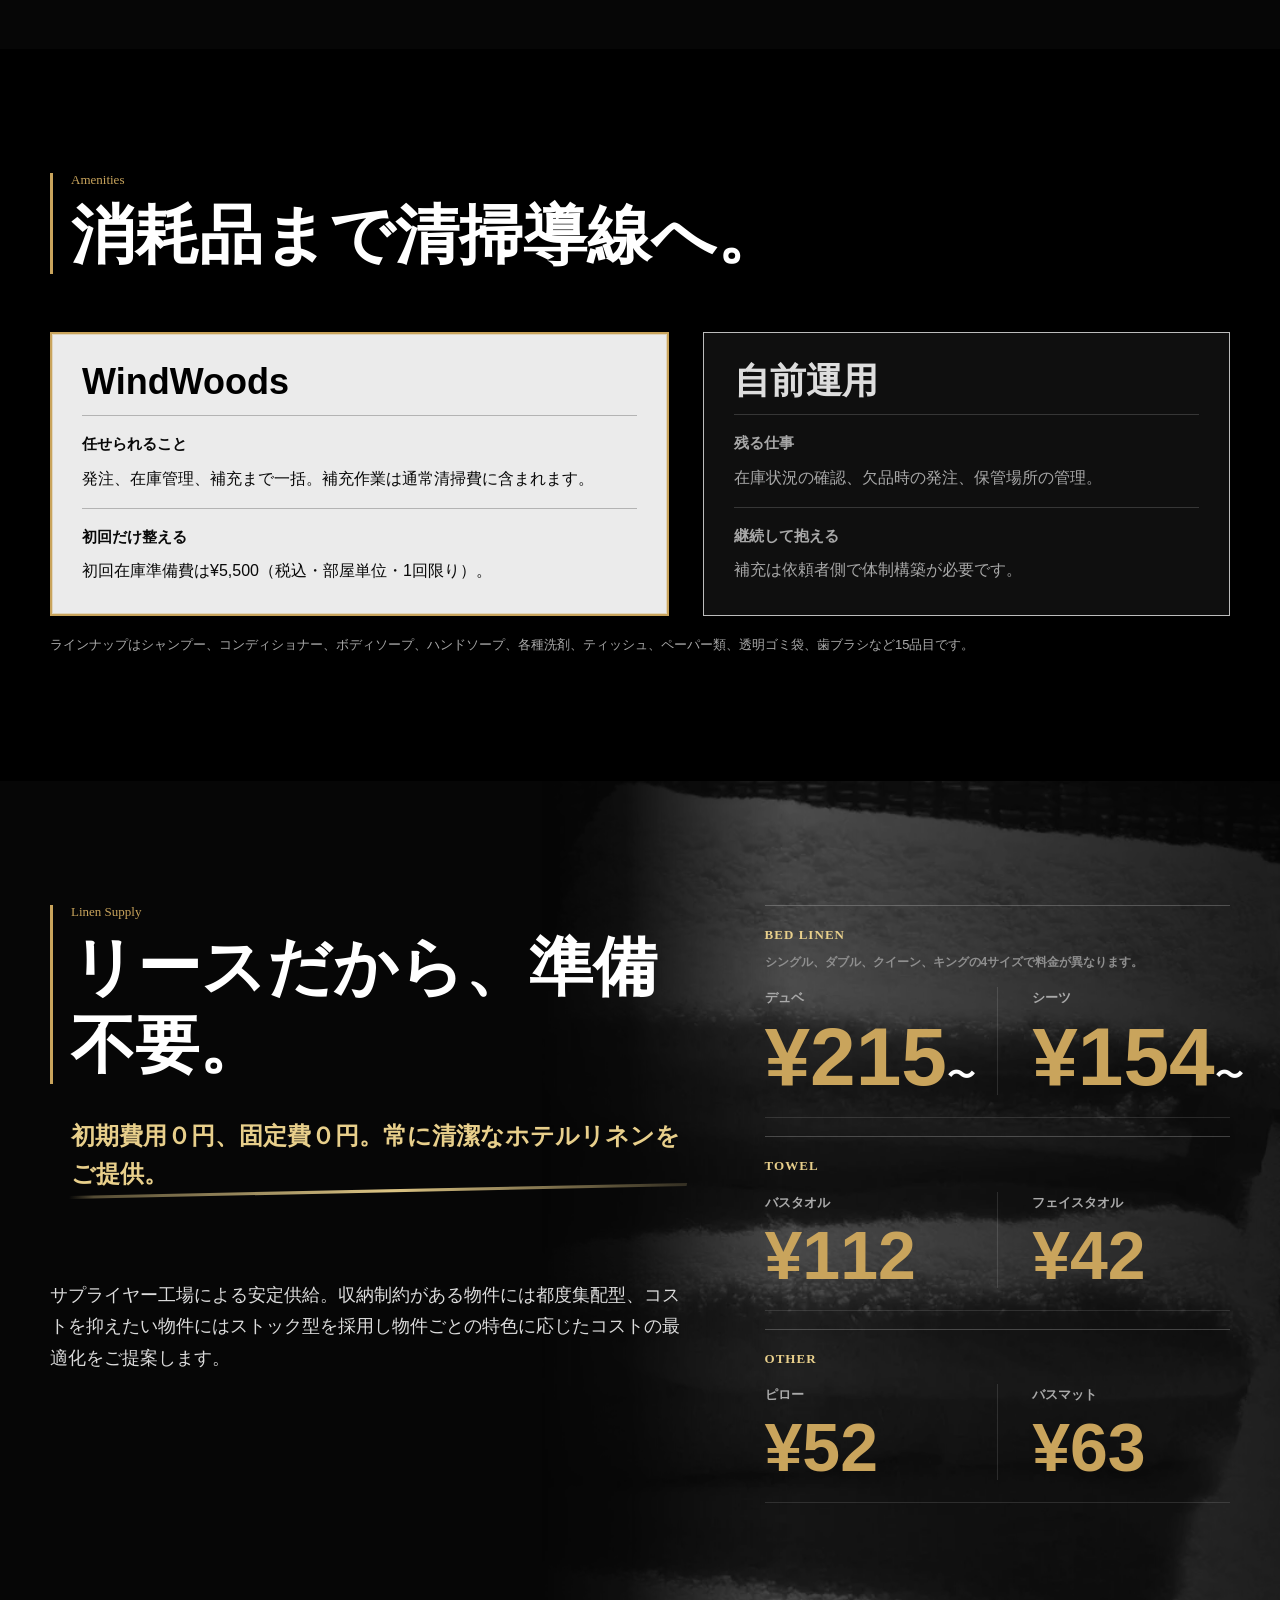
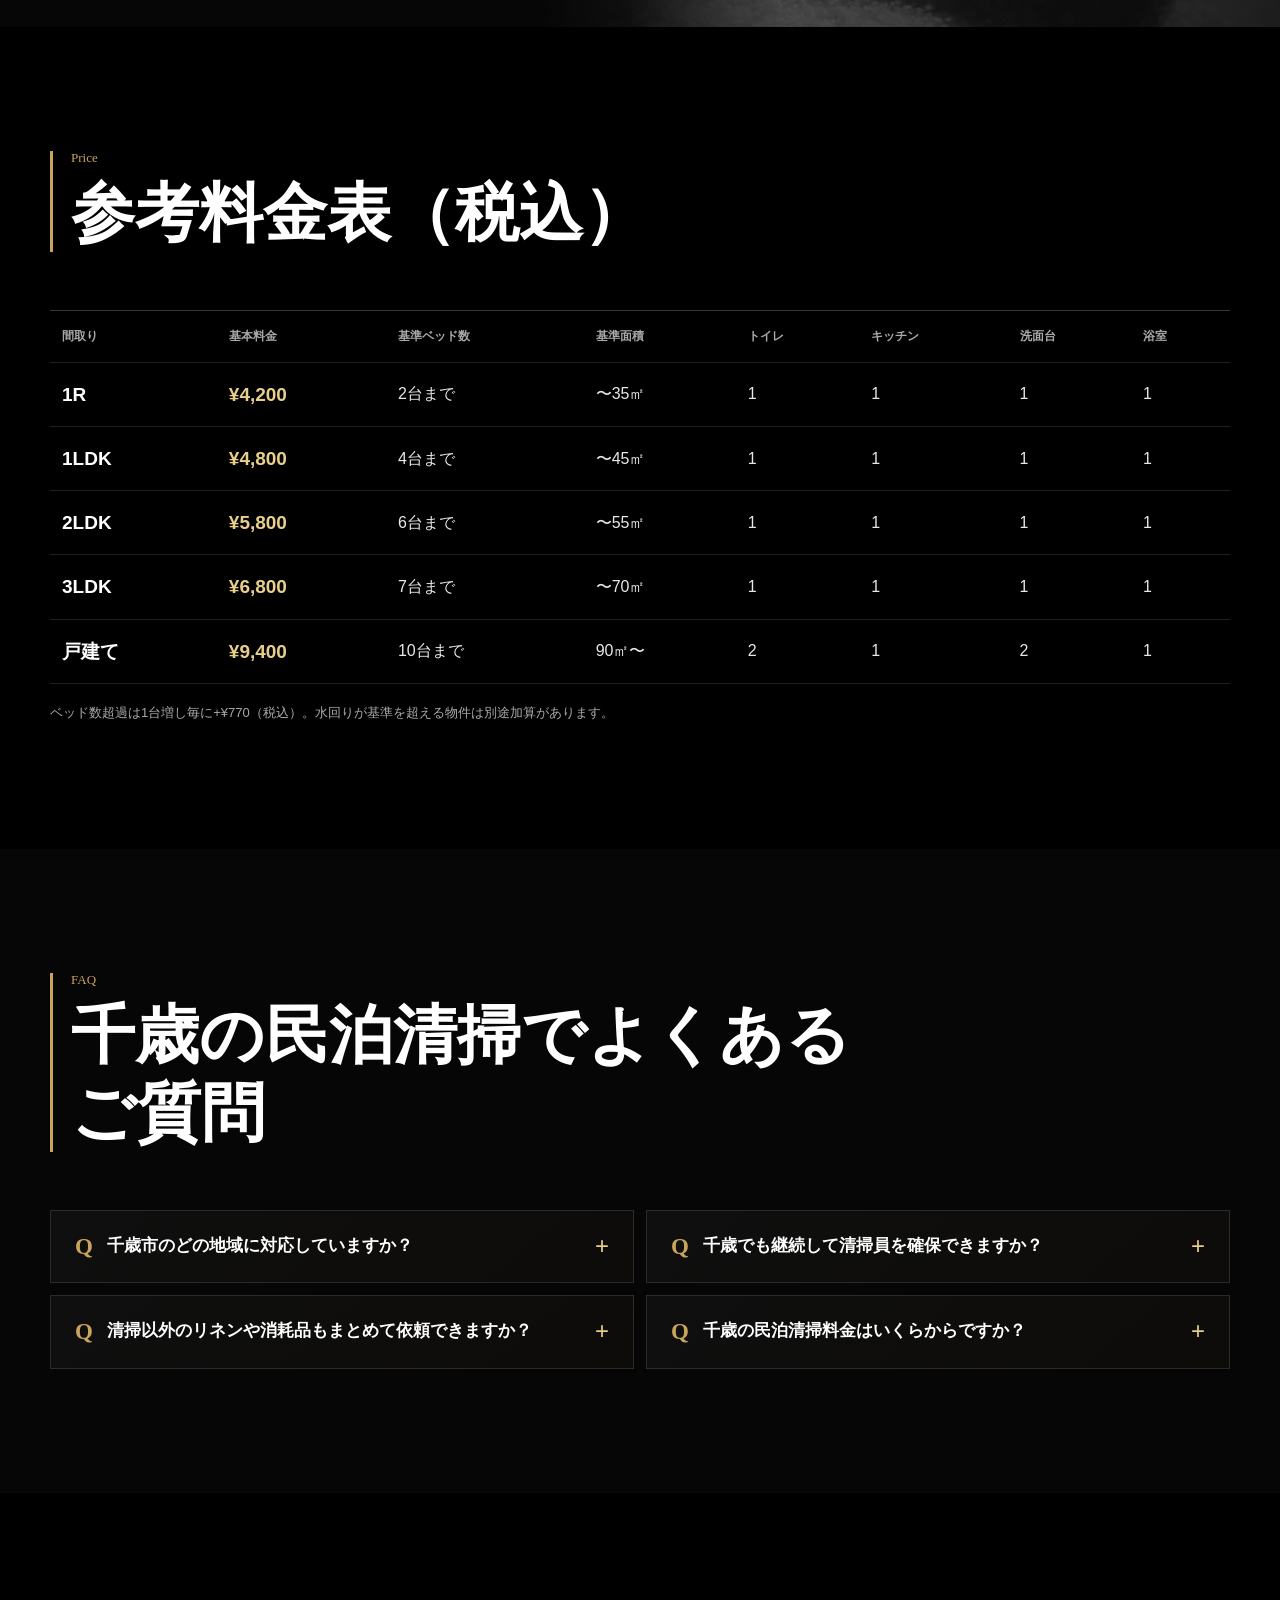
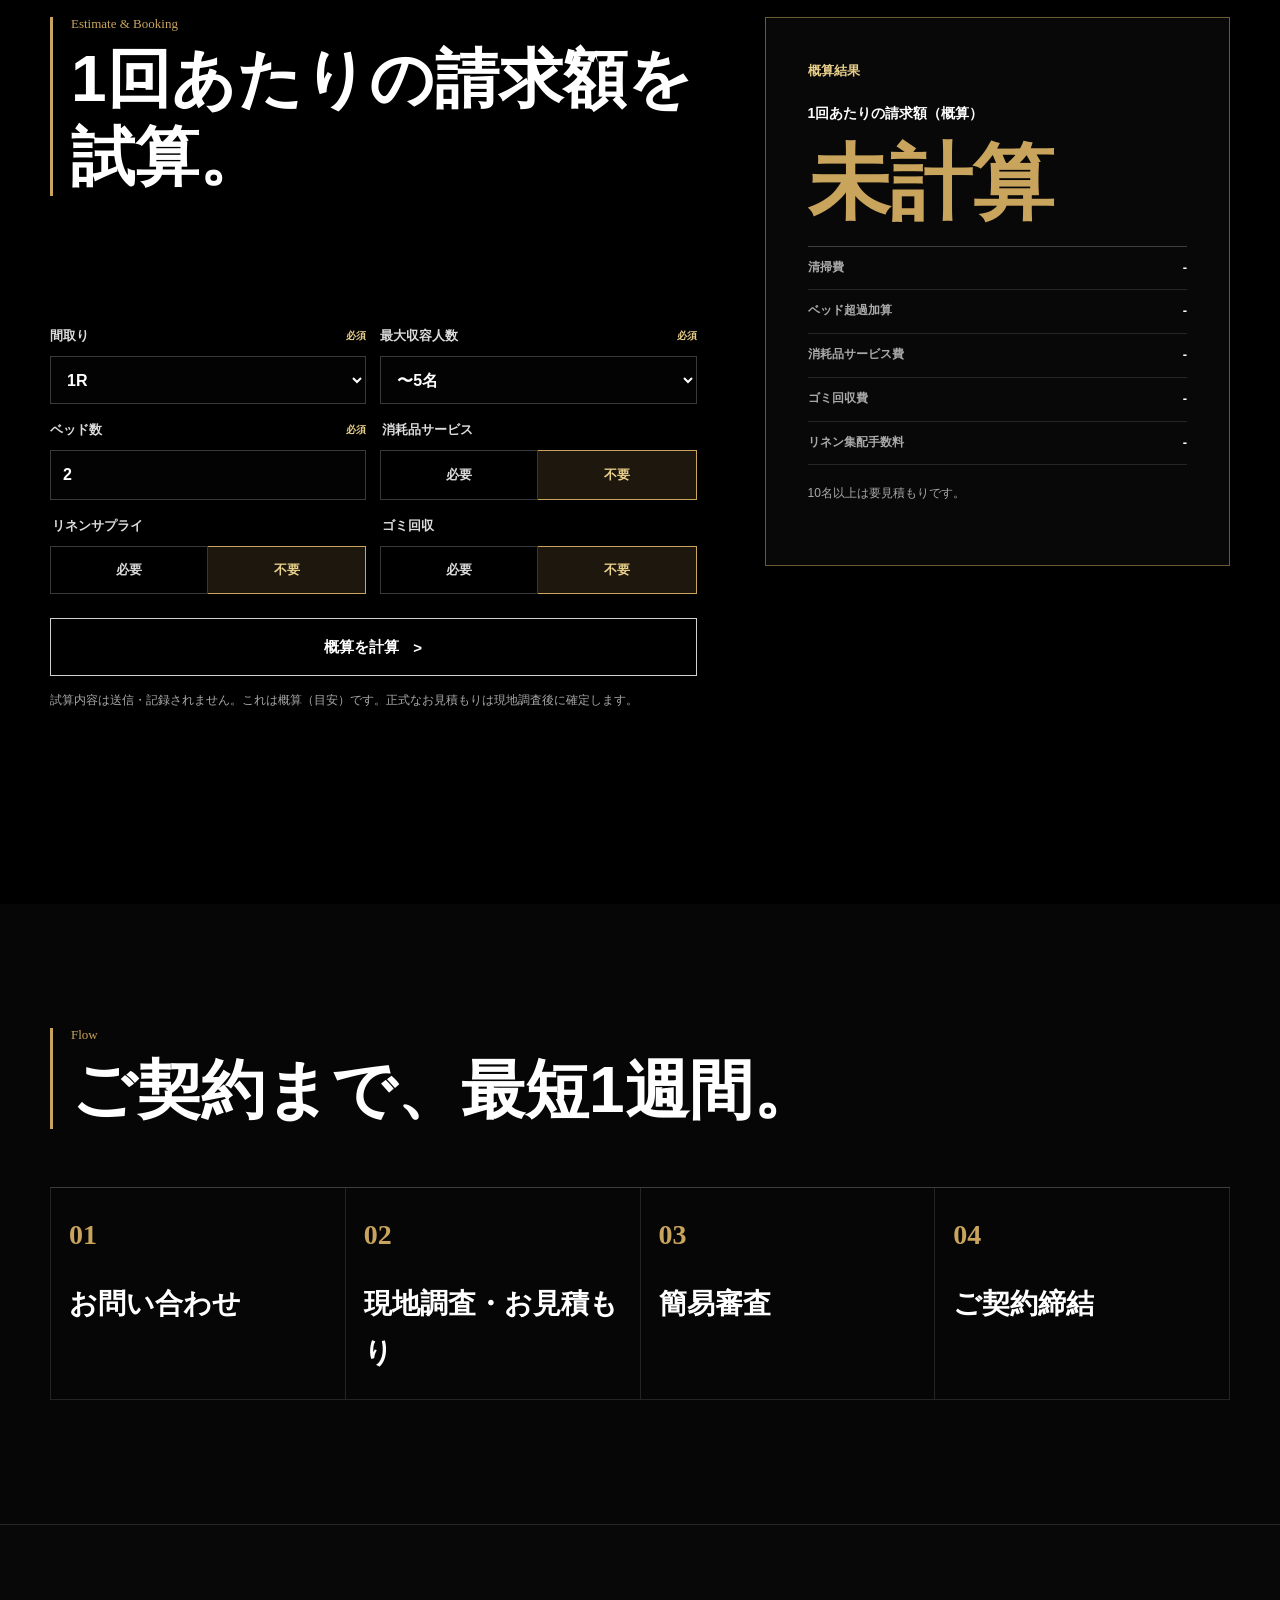
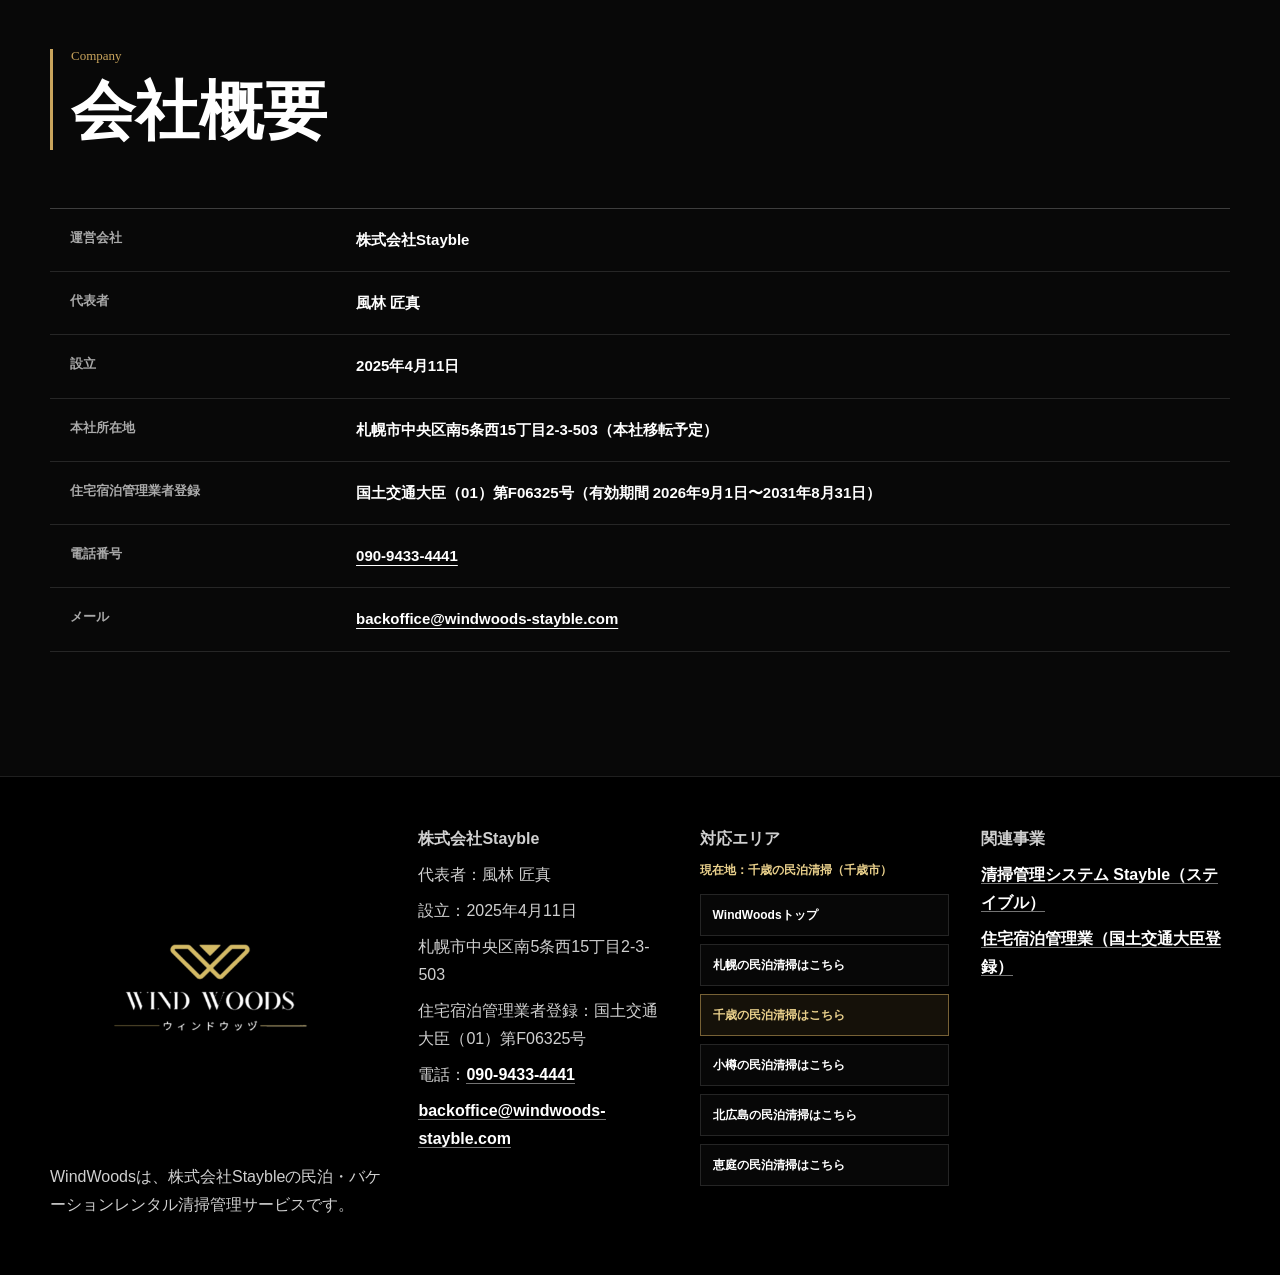
==== commit c918c691: "Add hosting management license info, LocalBusiness schema, and Google Ads tag" ====
--- a/chitose/index.html
+++ b/chitose/index.html
@@ -1,6 +1,15 @@
 <!DOCTYPE html>
 <html lang="ja">
 <head>
+  <!-- Google tag (gtag.js) -->
+  <script async src="https://www.googletagmanager.com/gtag/js?id=AW-18418113981"></script>
+  <script>
+    window.dataLayer = window.dataLayer || [];
+    function gtag(){dataLayer.push(arguments);}
+    gtag('js', new Date());
+
+    gtag('config', 'AW-18418113981');
+  </script>
   <meta charset="utf-8">
   <meta name="viewport" content="width=device-width, initial-scale=1">
 
@@ -44,8 +53,11 @@
     "@context": "https://schema.org",
     "@graph": [
       {
-        "@type": "Organization", "@id": "https://windwoods-stayble.com/#organization", "name": "株式会社Stayble", "alternateName": "WindWoods", "url": "https://windwoods-stayble.com/", "logo": "https://windwoods-stayble.com/web-app-manifest-512x512.png", "email": "backoffice@windwoods-stayble.com",
+        "@type": "LocalBusiness", "@id": "https://windwoods-stayble.com/#organization", "name": "WindWoods", "legalName": "株式会社Stayble", "alternateName": "WIND WOODS", "url": "https://windwoods-stayble.com/",
+        "logo": { "@type": "ImageObject", "url": "https://windwoods-stayble.com/web-app-manifest-512x512.png", "width": 512, "height": 512 }, "image": "https://windwoods-stayble.com/assets/og/home.png", "email": "backoffice@windwoods-stayble.com", "telephone": "090-9433-4441", "foundingDate": "2025-04-11",
         "address": { "@type": "PostalAddress", "addressLocality": "札幌市中央区", "streetAddress": "南5条西15丁目2-3-503", "addressRegion": "北海道", "addressCountry": "JP" },
+        "areaServed": [{ "@type": "City", "name": "札幌市" }, { "@type": "City", "name": "千歳市" }, { "@type": "City", "name": "小樽市" }, { "@type": "City", "name": "北広島市" }, { "@type": "City", "name": "恵庭市" }],
+        "priceRange": "¥4,200〜（税込）",
         "sameAs": ["https://www.stayble.jp/", "https://minpaku.stayble.jp/company/"]
       },
       {
@@ -57,7 +69,7 @@
         ] }
       },
       {
-        "@type": "WebPage", "@id": "https://windwoods-stayble.com/chitose/#webpage", "url": "https://windwoods-stayble.com/chitose/", "name": "千歳の民泊清掃代行｜リネンサプライ付き｜WindWoods", "mainEntity": { "@id": "https://windwoods-stayble.com/chitose/#service" }, "primaryImageOfPage": "https://windwoods-stayble.com/assets/og/chitose.png", "dateModified": "2026-08-21", "inLanguage": "ja-JP"
+        "@type": "WebPage", "@id": "https://windwoods-stayble.com/chitose/#webpage", "url": "https://windwoods-stayble.com/chitose/", "name": "千歳の民泊清掃代行｜リネンサプライ付き｜WindWoods", "mainEntity": { "@id": "https://windwoods-stayble.com/chitose/#service" }, "primaryImageOfPage": "https://windwoods-stayble.com/assets/og/chitose.png", "dateModified": "2026-09-01", "inLanguage": "ja-JP"
       }
     ]
   }
@@ -159,6 +171,20 @@
           <li><span>POINT 4</span><strong>強大なマニュアル</strong>配置・動作・確認項目を細部まで標準化し、属人性を排除します。</li>
           <li><span>POINT 5</span><strong>報告写真の定型化</strong>同じ枚数・同じアングルで撮影し、比較・検証・履歴管理をしやすくします。</li>
         </ol>
+        <aside class="license-proof license-proof--desktop" aria-labelledby="license-title">
+          <div class="license-proof-label"><strong>登録</strong>Registered operator</div>
+          <div class="license-proof-body">
+            <h3 id="license-title">国土交通大臣登録の住宅宿泊管理業者が運営</h3>
+            <p>WindWoodsを運営する株式会社Staybleは、住宅宿泊事業法に基づく住宅宿泊管理業者として国土交通大臣の登録を受けています。清掃の受託にとどまらず、住宅宿泊管理業者としての基準を満たした体制で運営しています。</p>
+            <p class="license-proof-number">登録番号：国土交通大臣（01）第F06325号</p>
+          </div>
+        </aside>
+        <aside class="license-proof license-proof--mobile" aria-labelledby="license-title-mobile">
+          <p class="license-proof-label">国土交通大臣登録</p>
+          <h3 id="license-title-mobile">住宅宿泊管理業者が運営</h3>
+          <p>株式会社Staybleは、住宅宿泊事業法に基づく登録を受けた住宅宿泊管理業者です。管理業者としての基準を満たした体制でWindWoodsを運営しています。</p>
+          <p class="license-proof-number">国土交通大臣（01）第F06325号</p>
+        </aside>
       </div>
     </section>
 
@@ -483,9 +509,43 @@
       </div>
     </section>
 
+    <section class="section company-overview" id="company">
+      <div class="section-inner">
+        <div class="section-heading">
+          <p class="section-kicker">Company</p>
+          <h2>会社概要</h2>
+        </div>
+        <dl class="company-facts-desktop">
+          <div><dt>運営会社</dt><dd>株式会社Stayble</dd></div>
+          <div><dt>代表者</dt><dd>風林 匠真</dd></div>
+          <div><dt>設立</dt><dd>2025年4月11日</dd></div>
+          <div><dt>本社所在地</dt><dd>札幌市中央区南5条西15丁目2-3-503（本社移転予定）</dd></div>
+          <div><dt>住宅宿泊管理業者登録</dt><dd>国土交通大臣（01）第F06325号（有効期間 2026年9月1日〜2031年8月31日）</dd></div>
+          <div><dt>電話番号</dt><dd><a href="tel:09094334441">090-9433-4441</a></dd></div>
+          <div><dt>メール</dt><dd><a href="mailto:backoffice@windwoods-stayble.com">backoffice@windwoods-stayble.com</a></dd></div>
+        </dl>
+        <div class="company-facts-mobile">
+          <section class="company-mobile-license" aria-label="住宅宿泊管理業者登録">
+            <p>住宅宿泊管理業者登録</p>
+            <strong>国土交通大臣（01）<br>第F06325号</strong>
+            <p>有効期間 2026年9月1日〜2031年8月31日</p>
+          </section>
+          <dl class="company-mobile-meta">
+            <div><dt>運営会社</dt><dd>株式会社Stayble</dd></div>
+            <div><dt>代表者</dt><dd>風林 匠真</dd></div>
+            <div class="is-wide"><dt>本社所在地</dt><dd>札幌市中央区南5条西15丁目2-3-503<br>（本社移転予定）</dd></div>
+          </dl>
+          <div class="company-mobile-contact">
+            <a href="tel:09094334441">電話する</a>
+            <a href="mailto:backoffice@windwoods-stayble.com">メールする</a>
+          </div>
+        </div>
+      </div>
+    </section>
+
   </main>
 
-  <footer class="site-footer" id="company">
+  <footer class="site-footer">
     <div class="section-inner footer-grid">
       <div>
         <img class="footer-logo" src="/assets/logo-full.png" alt="WindWoods 株式会社Stayble" width="1000" height="1000" loading="lazy" decoding="async">
@@ -496,7 +556,9 @@
         <p>代表者：風林 匠真</p>
         <p>設立：2025年4月11日</p>
         <p>札幌市中央区南5条西15丁目2-3-503</p>
-        <p>backoffice@windwoods-stayble.com</p>
+        <p>住宅宿泊管理業者登録：国土交通大臣（01）第F06325号</p>
+        <p>電話：<a href="tel:09094334441">090-9433-4441</a></p>
+        <p><a href="mailto:backoffice@windwoods-stayble.com">backoffice@windwoods-stayble.com</a></p>
       </div>
       <div>
         <p><strong>対応エリア</strong></p>
@@ -513,7 +575,7 @@
       <div>
         <p><strong>関連事業</strong></p>
         <p><a href="https://www.stayble.jp" target="_blank" rel="noopener">清掃管理システム Stayble（ステイブル）</a></p>
-        <p><a href="https://minpaku.stayble.jp" target="_blank" rel="noopener">住宅宿泊管理業：申請中</a></p>
+        <p><a href="https://minpaku.stayble.jp" target="_blank" rel="noopener">住宅宿泊管理業（国土交通大臣登録）</a></p>
       </div>
     </div>
   </footer>
--- a/assets/styles.css
+++ b/assets/styles.css
@@ -32,6 +32,7 @@
 img {
   display: block;
   max-width: 100%;
+  height: auto;
 }
 
 [hidden] {
@@ -614,6 +615,80 @@
   color: #fff;
   font-size: clamp(21px, 2.8vw, 34px);
   line-height: 1.25;
+}
+
+.license-proof {
+  margin-top: clamp(30px, 5vw, 54px);
+  border: 1px solid rgba(201, 164, 92, 0.46);
+  background:
+    linear-gradient(135deg, rgba(201, 164, 92, 0.12), rgba(201, 164, 92, 0.025) 48%),
+    #0d0d0d;
+}
+
+.license-proof--desktop {
+  display: grid;
+  grid-template-columns: minmax(190px, 0.34fr) minmax(0, 1fr);
+}
+
+.license-proof--desktop .license-proof-label {
+  display: grid;
+  align-content: center;
+  gap: 12px;
+  min-height: 210px;
+  padding: 30px;
+  border-right: 1px solid rgba(201, 164, 92, 0.34);
+  color: var(--gold-soft);
+  font-family: Georgia, "Times New Roman", serif;
+  font-size: 12px;
+  font-weight: 700;
+  letter-spacing: 0.14em;
+  text-transform: uppercase;
+}
+
+.license-proof--desktop .license-proof-label strong {
+  color: var(--gold);
+  font-family: var(--font-sans);
+  font-size: clamp(38px, 5vw, 64px);
+  font-weight: 900;
+  letter-spacing: -0.05em;
+  line-height: 0.9;
+}
+
+.license-proof-body {
+  align-self: center;
+  padding: clamp(30px, 5vw, 52px);
+}
+
+.license-proof-body h3 {
+  margin: 0 0 18px;
+  color: #fff;
+  font-size: clamp(24px, 3vw, 38px);
+  font-weight: 900;
+  line-height: 1.3;
+}
+
+.license-proof-body p {
+  max-width: 860px;
+  margin: 0;
+  color: #d5d5d5;
+  font-size: 15px;
+  font-weight: 700;
+  line-height: 1.9;
+}
+
+.license-proof-body .license-proof-number {
+  margin-top: 18px;
+  color: var(--gold-soft);
+  font-size: 13px;
+  letter-spacing: 0.025em;
+}
+
+.license-proof--mobile {
+  display: none;
+}
+
+.home-strength .license-proof {
+  grid-column: 1 / -1;
 }
 
 .operation-compare {
@@ -1298,6 +1373,51 @@
   font-weight: 900;
 }
 
+.company-overview {
+  background: #080808;
+  border-top: 1px solid var(--line-soft);
+}
+
+.company-facts-desktop {
+  display: grid;
+  grid-template-columns: minmax(160px, 0.32fr) minmax(0, 1fr);
+  margin: 0;
+  border-top: 1px solid var(--line);
+}
+
+.company-facts-desktop div {
+  display: contents;
+}
+
+.company-facts-desktop dt,
+.company-facts-desktop dd {
+  margin: 0;
+  padding: 18px 20px;
+  border-bottom: 1px solid var(--line-soft);
+}
+
+.company-facts-desktop dt {
+  color: var(--muted);
+  font-size: 13px;
+  font-weight: 900;
+}
+
+.company-facts-desktop dd {
+  color: #fff;
+  font-size: 15px;
+  font-weight: 800;
+}
+
+.company-facts-desktop a {
+  color: #fff;
+  text-decoration: underline;
+  text-underline-offset: 4px;
+}
+
+.company-facts-mobile {
+  display: none;
+}
+
 .site-footer {
   padding: 48px 0;
   background: #000;
@@ -1872,6 +1992,130 @@
   .section-catch::after {
     right: auto;
     width: min(100%, 308px);
+  }
+
+  .license-proof--desktop {
+    display: none;
+  }
+
+  .license-proof--mobile {
+    display: block;
+    margin-top: 26px;
+    padding: 22px 18px 20px;
+    border-left: 4px solid var(--gold);
+    background: #111;
+  }
+
+  .license-proof--mobile .license-proof-label {
+    display: inline-block;
+    margin: 0 0 14px;
+    padding: 5px 8px;
+    background: var(--gold);
+    color: #050505;
+    font-size: 10px;
+    font-weight: 900;
+    letter-spacing: 0.06em;
+  }
+
+  .license-proof--mobile h3 {
+    margin: 0 0 12px;
+    font-size: 22px;
+    font-weight: 900;
+    line-height: 1.35;
+  }
+
+  .license-proof--mobile p {
+    margin: 0;
+    color: #d5d5d5;
+    font-size: 13px;
+    font-weight: 700;
+    line-height: 1.85;
+  }
+
+  .license-proof--mobile .license-proof-number {
+    margin-top: 14px;
+    color: var(--gold-soft);
+    font-size: 11px;
+    line-height: 1.65;
+  }
+
+  .company-facts-desktop {
+    display: none;
+  }
+
+  .company-facts-mobile {
+    display: grid;
+    gap: 14px;
+  }
+
+  .company-mobile-license {
+    padding: 20px 18px;
+    border: 1px solid rgba(201, 164, 92, 0.5);
+    background: rgba(201, 164, 92, 0.08);
+  }
+
+  .company-mobile-license p {
+    margin: 0;
+    color: var(--gold-soft);
+    font-size: 11px;
+    font-weight: 900;
+  }
+
+  .company-mobile-license strong {
+    display: block;
+    margin: 8px 0 10px;
+    color: #fff;
+    font-size: 18px;
+    line-height: 1.55;
+  }
+
+  .company-mobile-meta {
+    display: grid;
+    grid-template-columns: repeat(2, minmax(0, 1fr));
+    gap: 1px;
+    margin: 0;
+    background: var(--line-soft);
+  }
+
+  .company-mobile-meta div {
+    min-width: 0;
+    padding: 15px 14px;
+    background: #0d0d0d;
+  }
+
+  .company-mobile-meta .is-wide {
+    grid-column: 1 / -1;
+  }
+
+  .company-mobile-meta dt {
+    color: var(--muted);
+    font-size: 10px;
+    font-weight: 900;
+  }
+
+  .company-mobile-meta dd {
+    margin: 5px 0 0;
+    color: #fff;
+    font-size: 12px;
+    font-weight: 800;
+    line-height: 1.65;
+    overflow-wrap: anywhere;
+  }
+
+  .company-mobile-contact {
+    display: grid;
+    grid-template-columns: repeat(2, minmax(0, 1fr));
+    gap: 8px;
+  }
+
+  .company-mobile-contact a {
+    display: grid;
+    place-items: center;
+    min-height: 48px;
+    border: 1px solid var(--gold);
+    color: #fff;
+    font-size: 12px;
+    font-weight: 900;
   }
 
   .mobile-break {
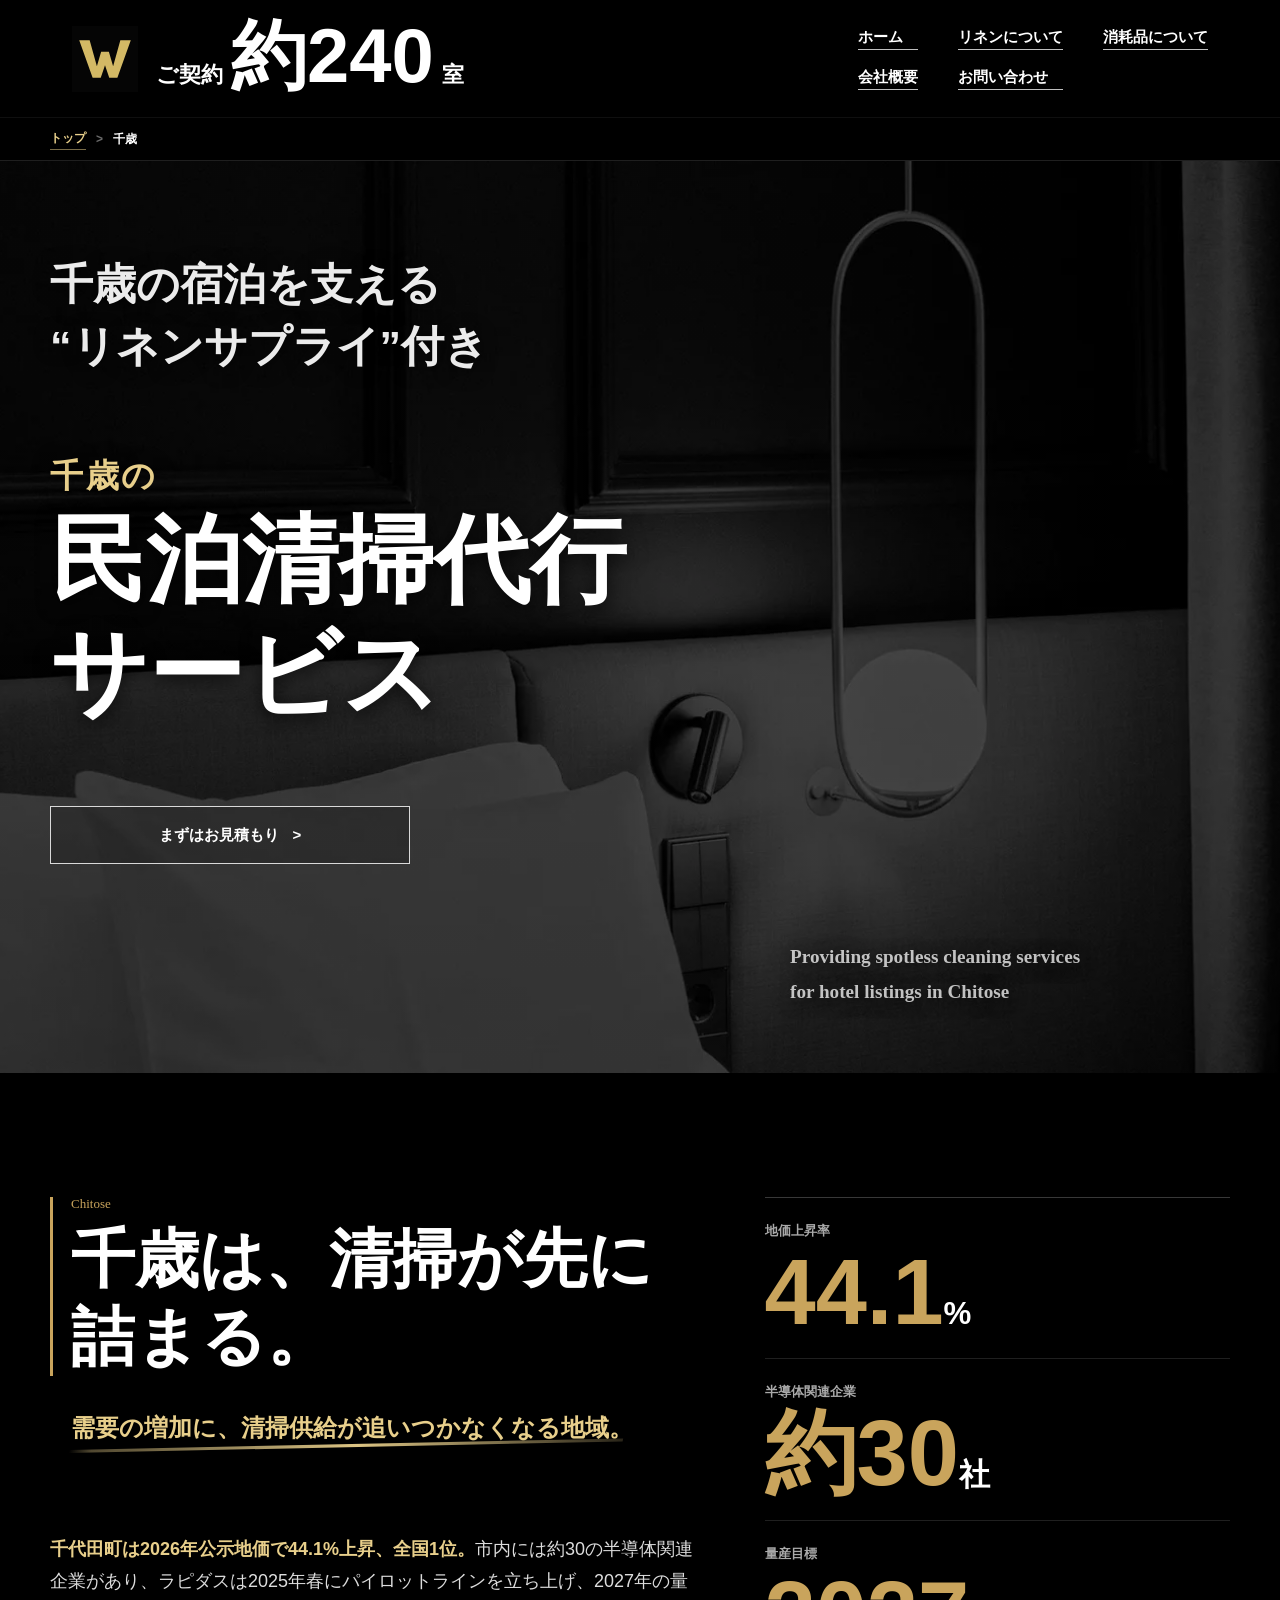
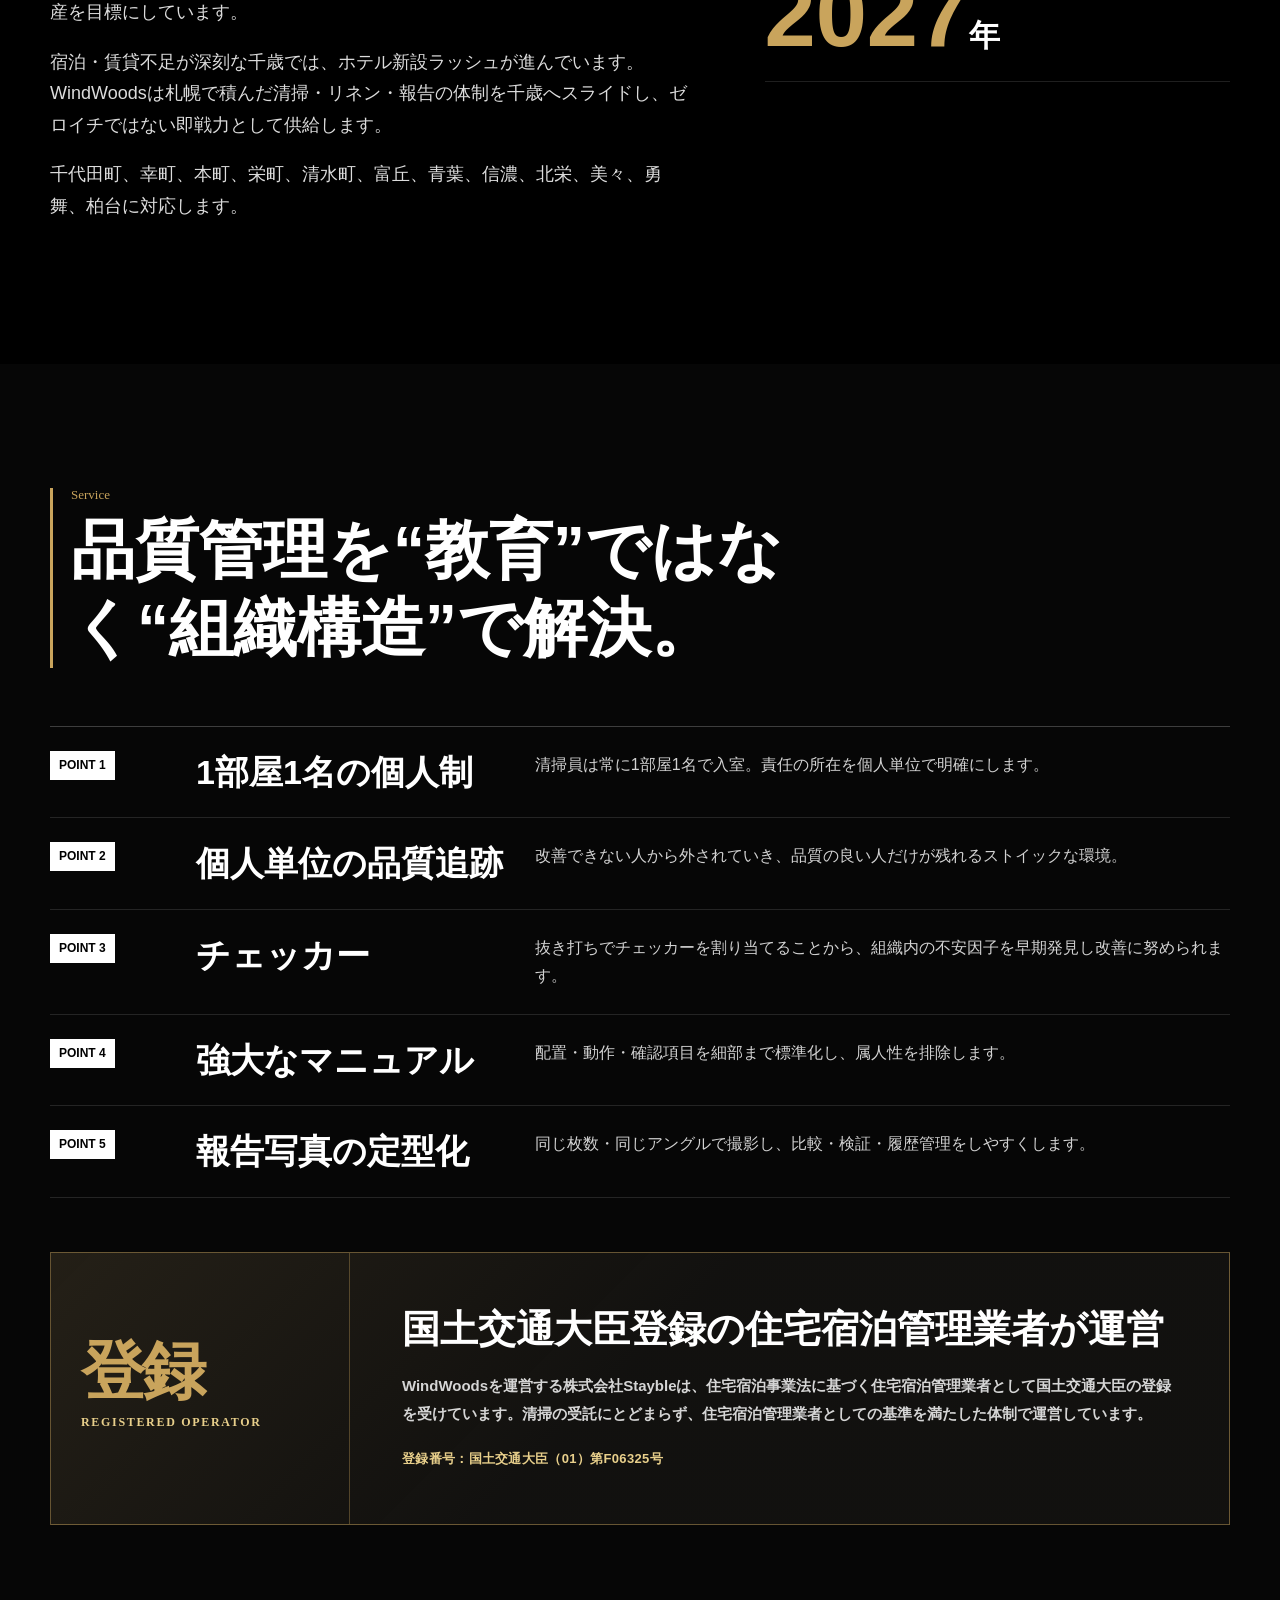
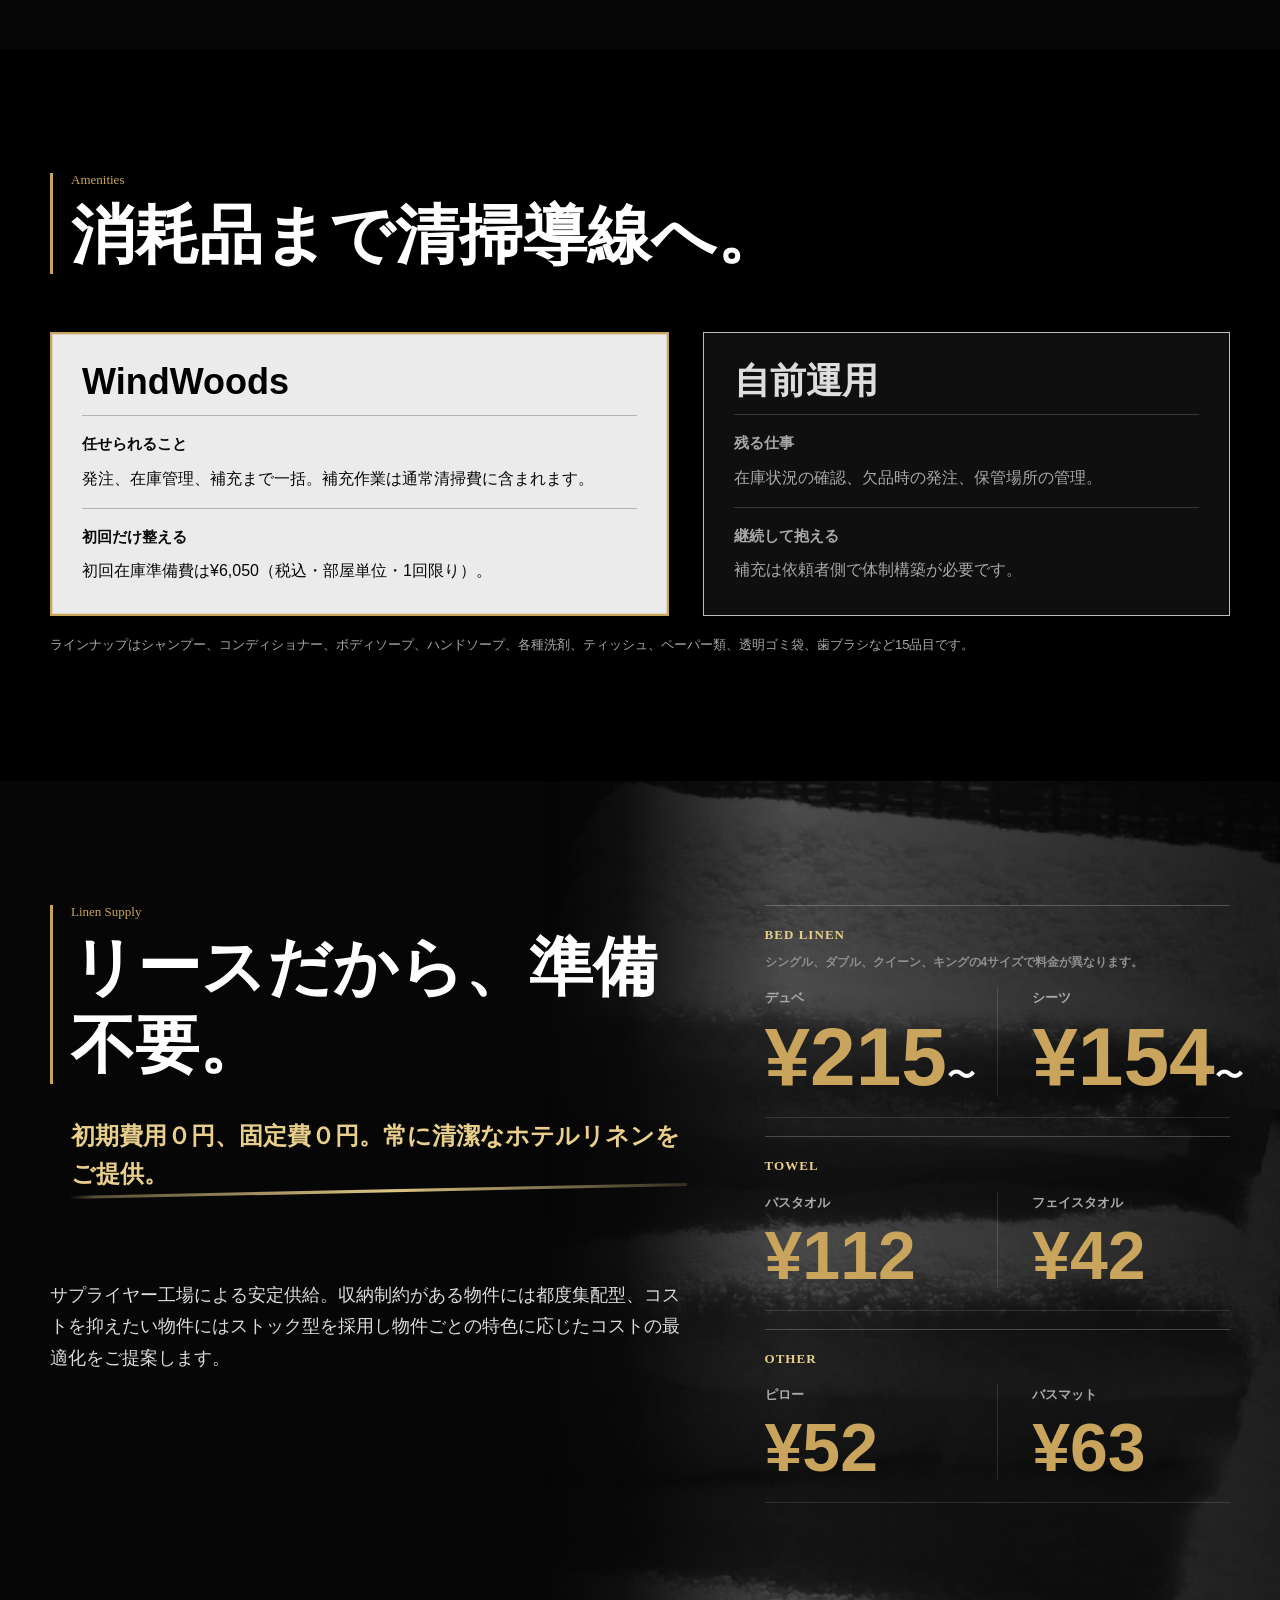
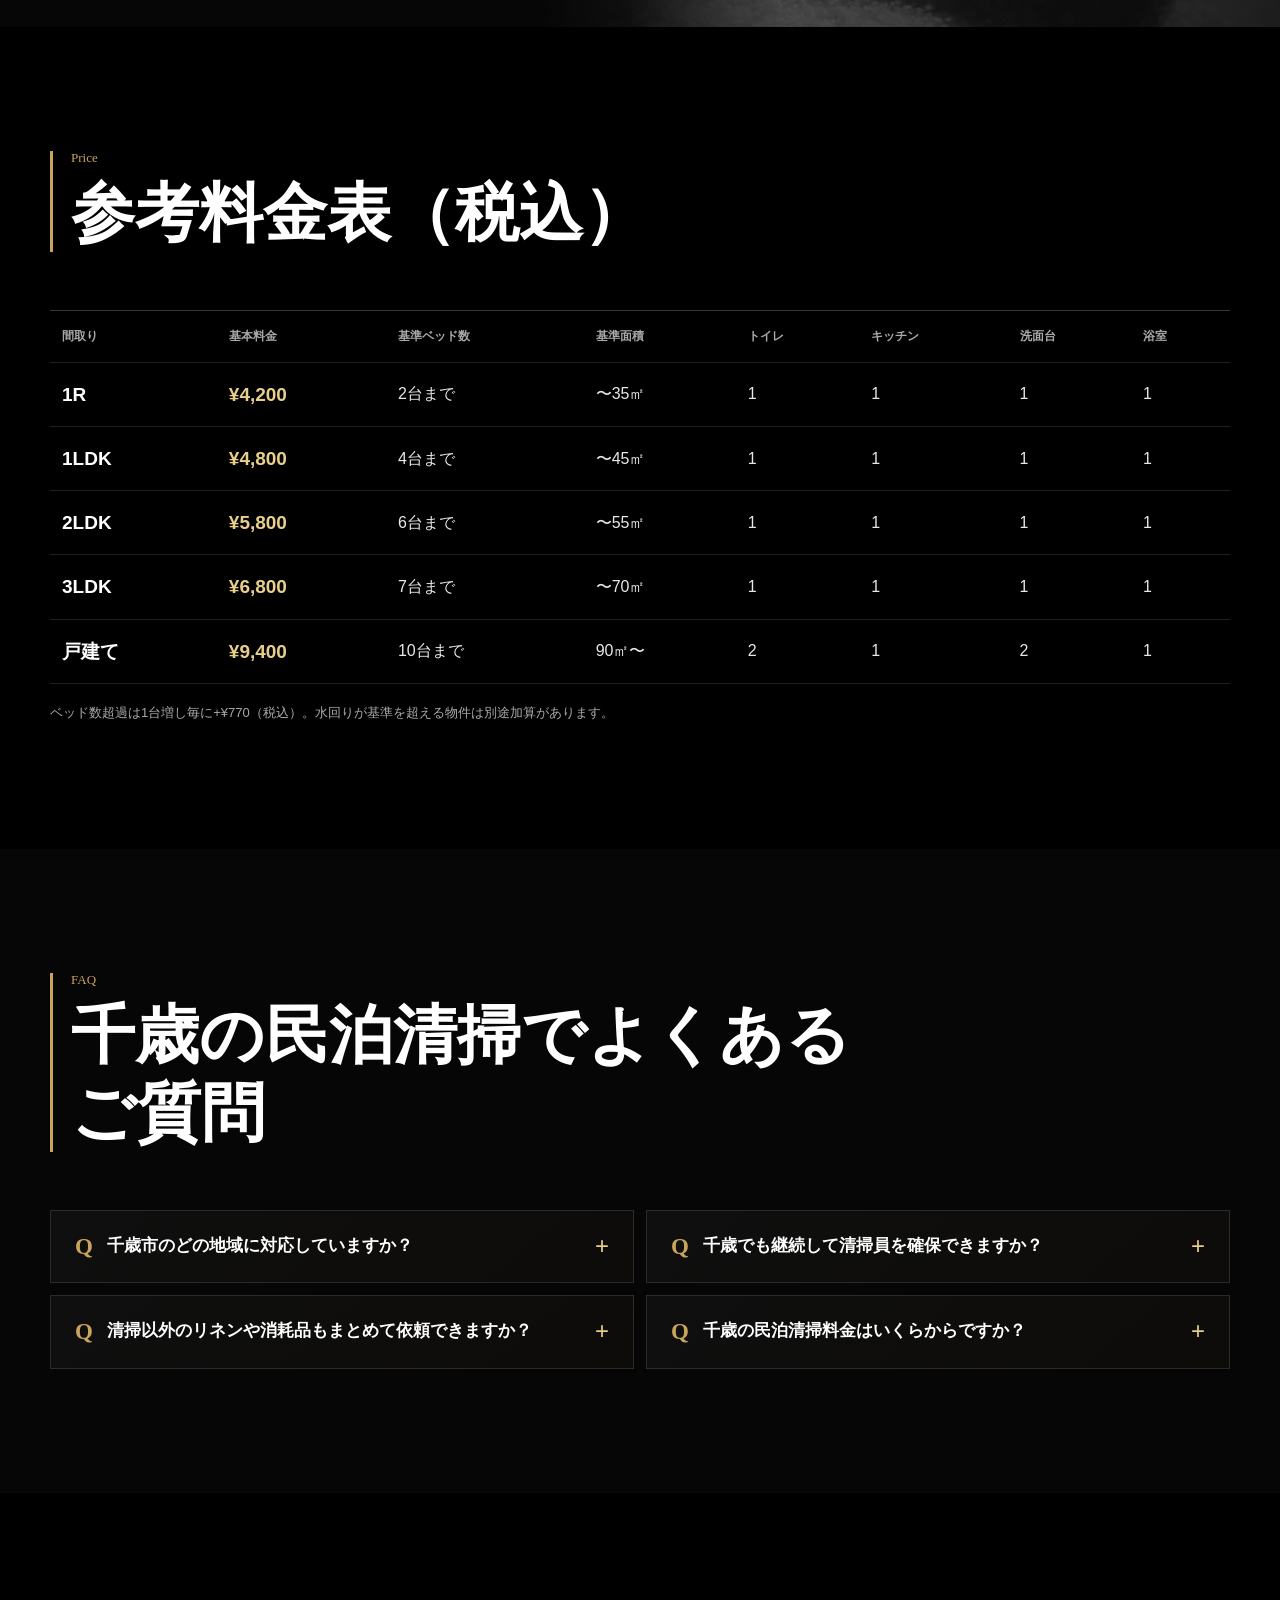
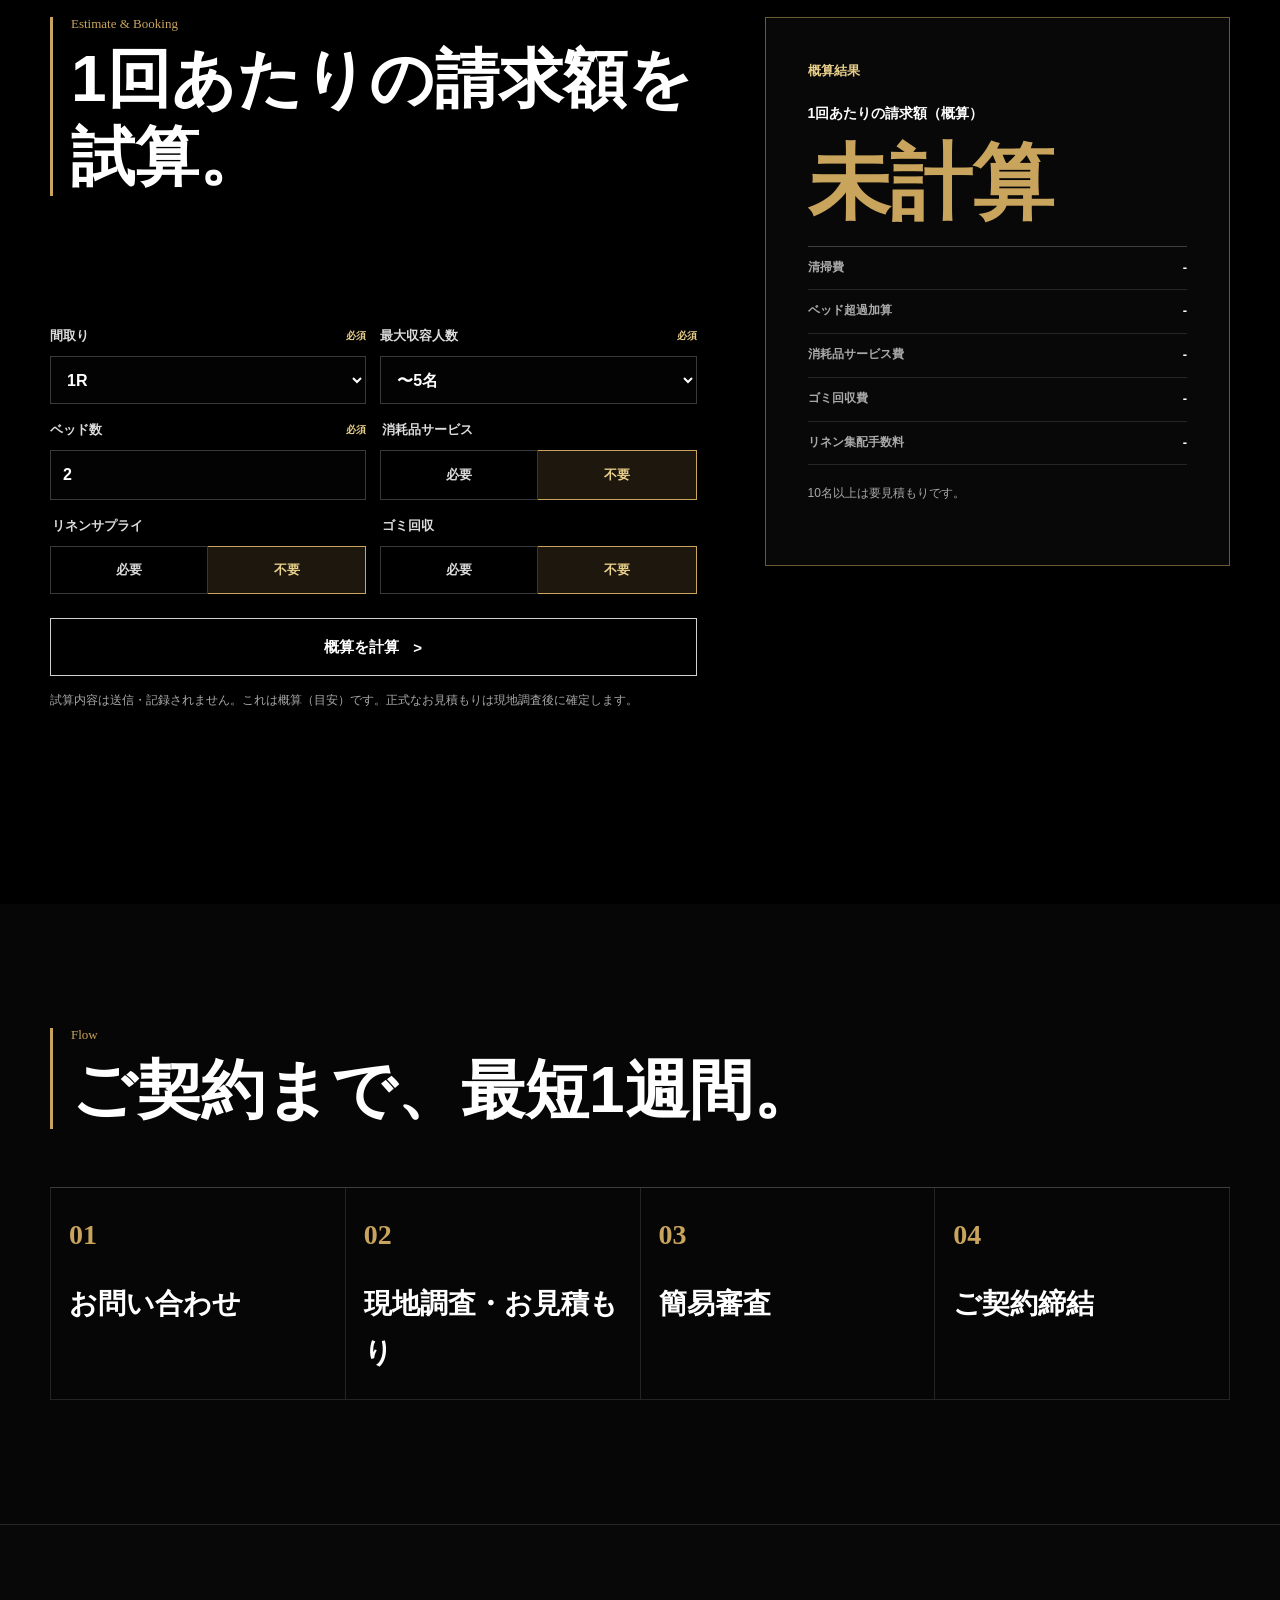
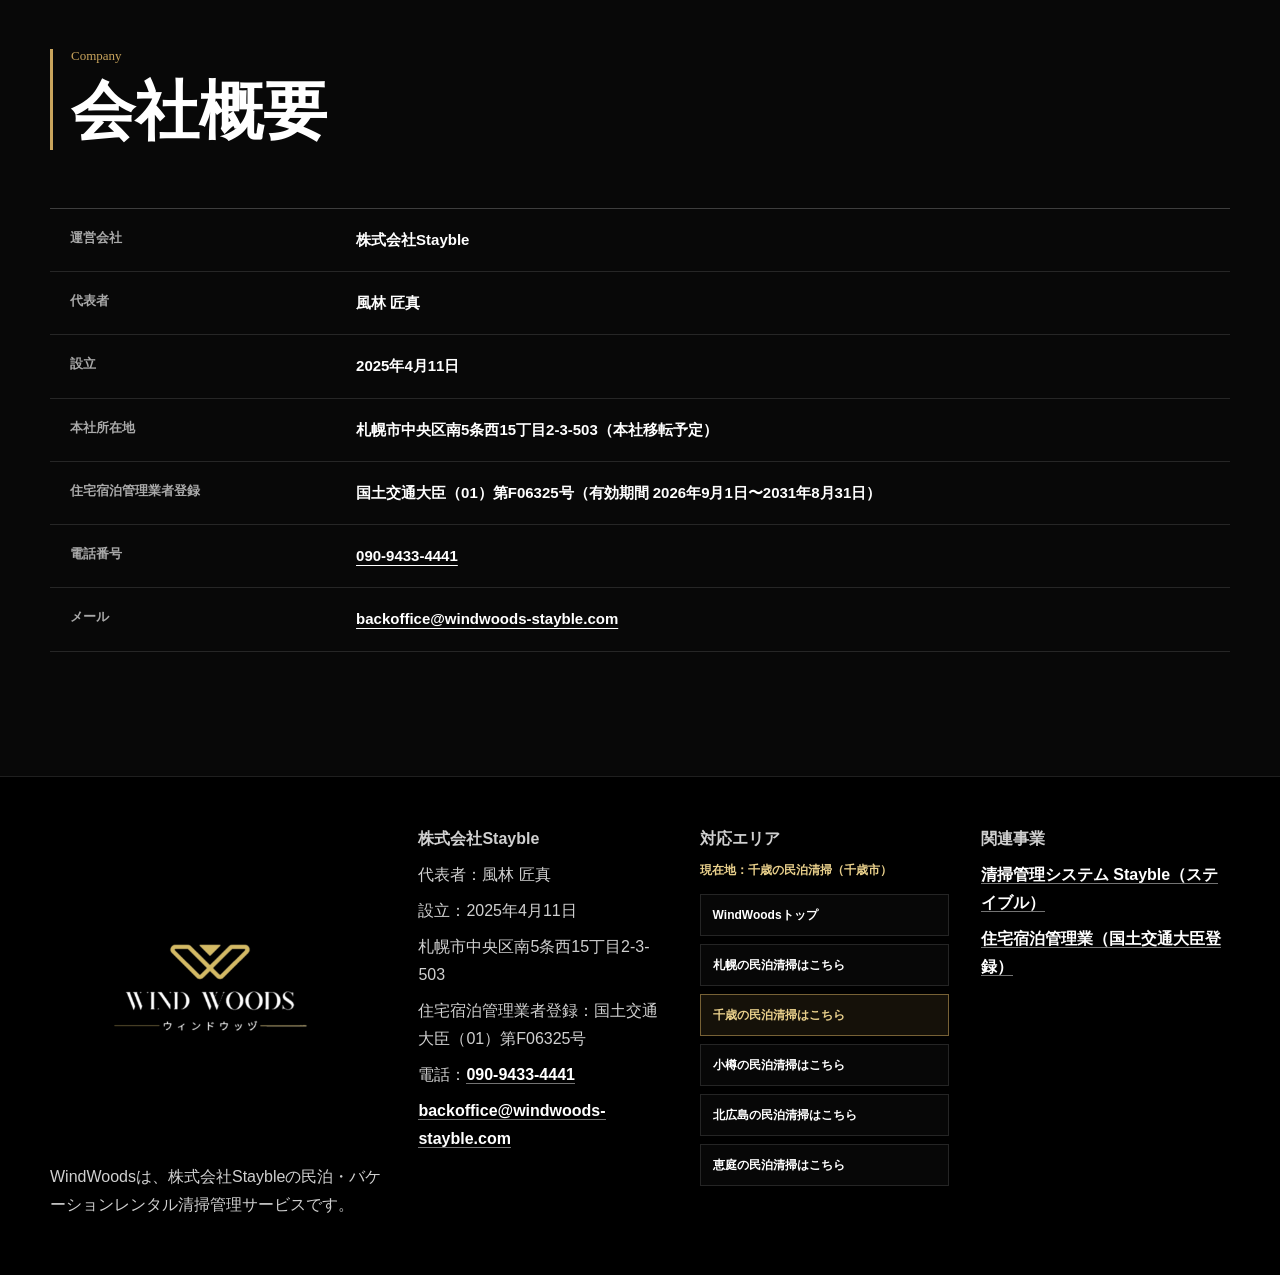
==== commit 92a1d6ee: "Update service overview to corrected fourth edition" ====
--- a/chitose/index.html
+++ b/chitose/index.html
@@ -58,6 +58,32 @@
         "address": { "@type": "PostalAddress", "addressLocality": "札幌市中央区", "streetAddress": "南5条西15丁目2-3-503", "addressRegion": "北海道", "addressCountry": "JP" },
         "areaServed": [{ "@type": "City", "name": "札幌市" }, { "@type": "City", "name": "千歳市" }, { "@type": "City", "name": "小樽市" }, { "@type": "City", "name": "北広島市" }, { "@type": "City", "name": "恵庭市" }],
         "priceRange": "¥4,200〜（税込）",
+        "hasCredential": {
+          "@type": "EducationalOccupationalCredential",
+          "credentialCategory": "住宅宿泊管理業者登録",
+          "name": "国土交通大臣（01）第F06325号",
+          "recognizedBy": {
+            "@type": "GovernmentOrganization",
+            "name": "国土交通省"
+          },
+          "validFrom": "2026-09-01",
+          "validUntil": "2031-08-31"
+        },
+        "openingHours": "Mo-Su 10:00-19:00",
+        "openingHoursSpecification": {
+          "@type": "OpeningHoursSpecification",
+          "dayOfWeek": [
+            "Monday",
+            "Tuesday",
+            "Wednesday",
+            "Thursday",
+            "Friday",
+            "Saturday",
+            "Sunday"
+          ],
+          "opens": "10:00",
+          "closes": "19:00"
+        },
         "sameAs": ["https://www.stayble.jp/", "https://minpaku.stayble.jp/company/"]
       },
       {
@@ -198,7 +224,7 @@
           <section class="operation-column is-brand" aria-labelledby="operation-brand-title">
             <h3 id="operation-brand-title">WindWoods</h3>
             <div class="operation-item"><strong>任せられること</strong><span class="desktop-copy">発注、在庫管理、補充まで一括。補充作業は通常清掃費に含まれます。</span><span class="mobile-copy">発注・在庫・補充まで一括</span></div>
-            <div class="operation-item"><strong>初回だけ整える</strong><span class="desktop-copy">初回在庫準備費は¥5,500（税込・部屋単位・1回限り）。</span><span class="mobile-copy">初回のみ¥5,500（税込）</span></div>
+            <div class="operation-item"><strong>初回だけ整える</strong><span class="desktop-copy">初回在庫準備費は¥6,050（税込・部屋単位・1回限り）。</span><span class="mobile-copy">初回のみ¥6,050（税込）</span></div>
           </section>
           <section class="operation-column is-self" aria-labelledby="operation-self-title">
             <h3 id="operation-self-title">自前運用</h3>
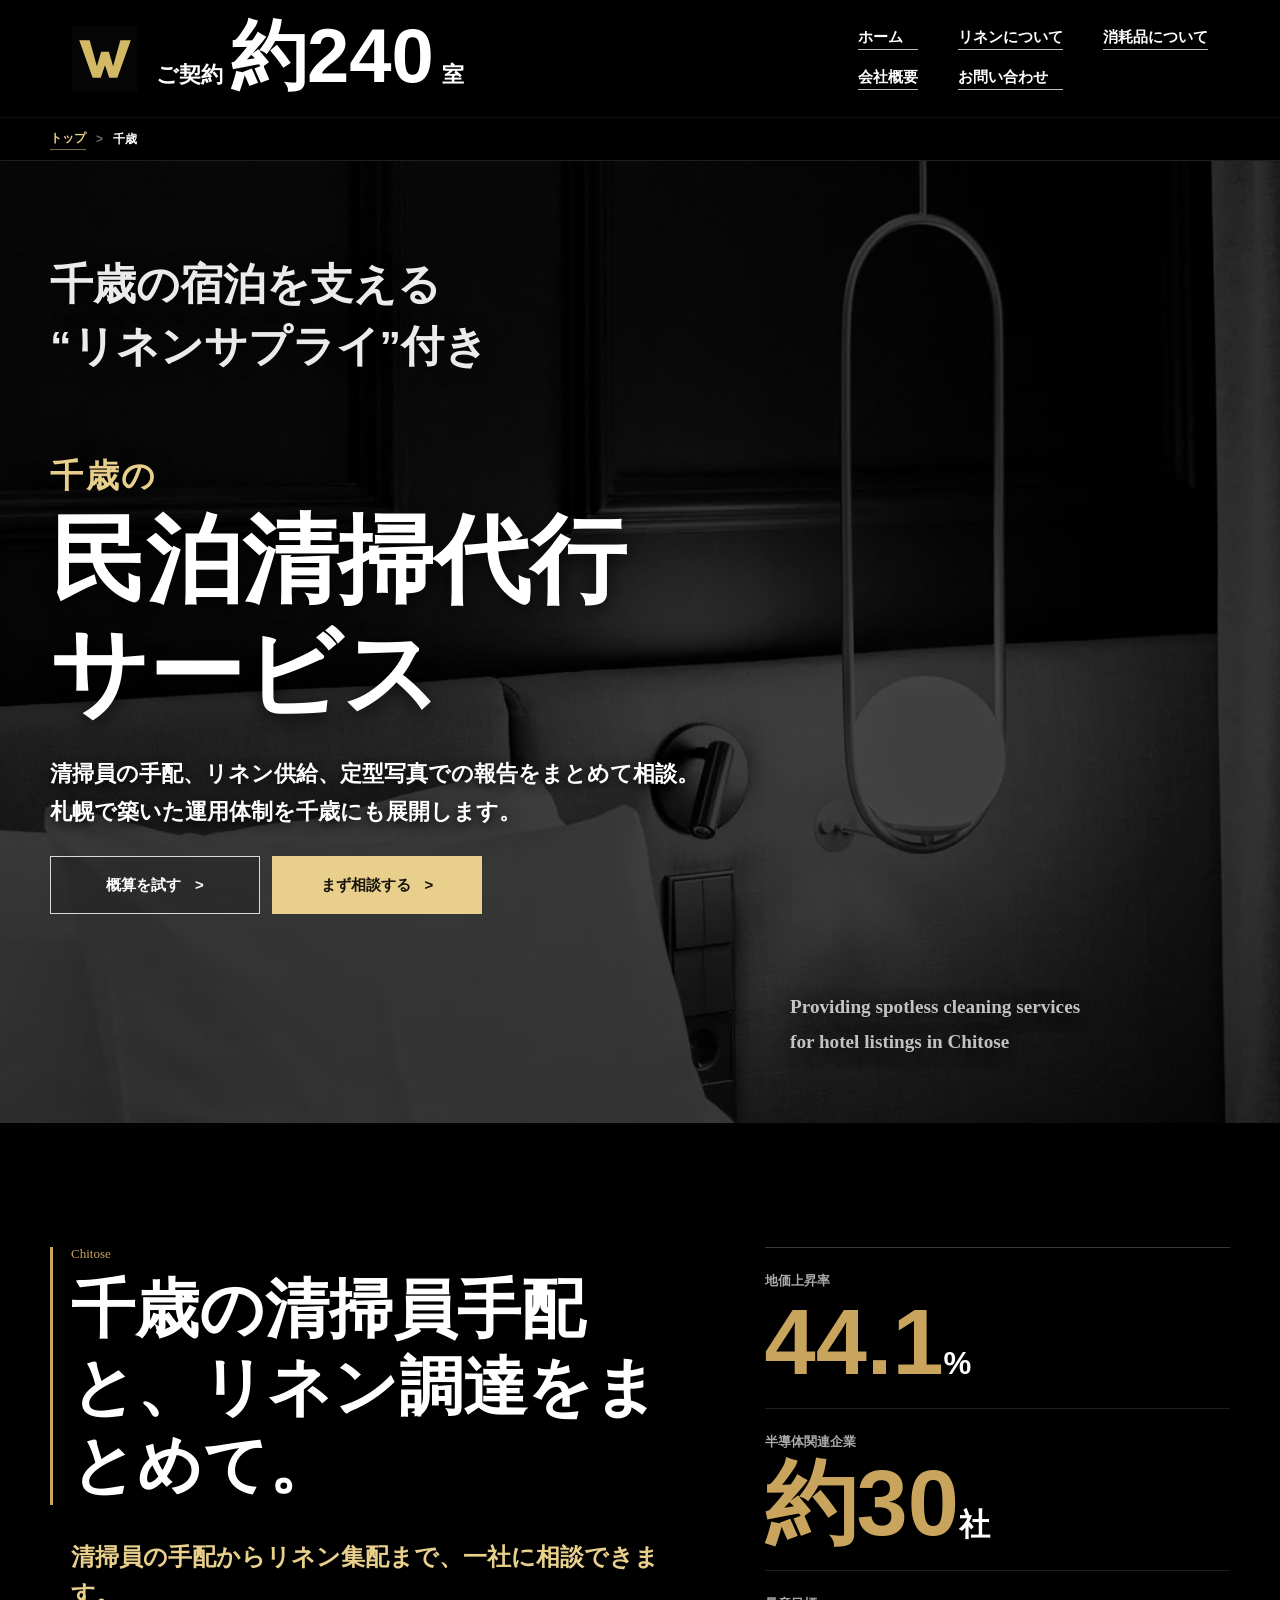
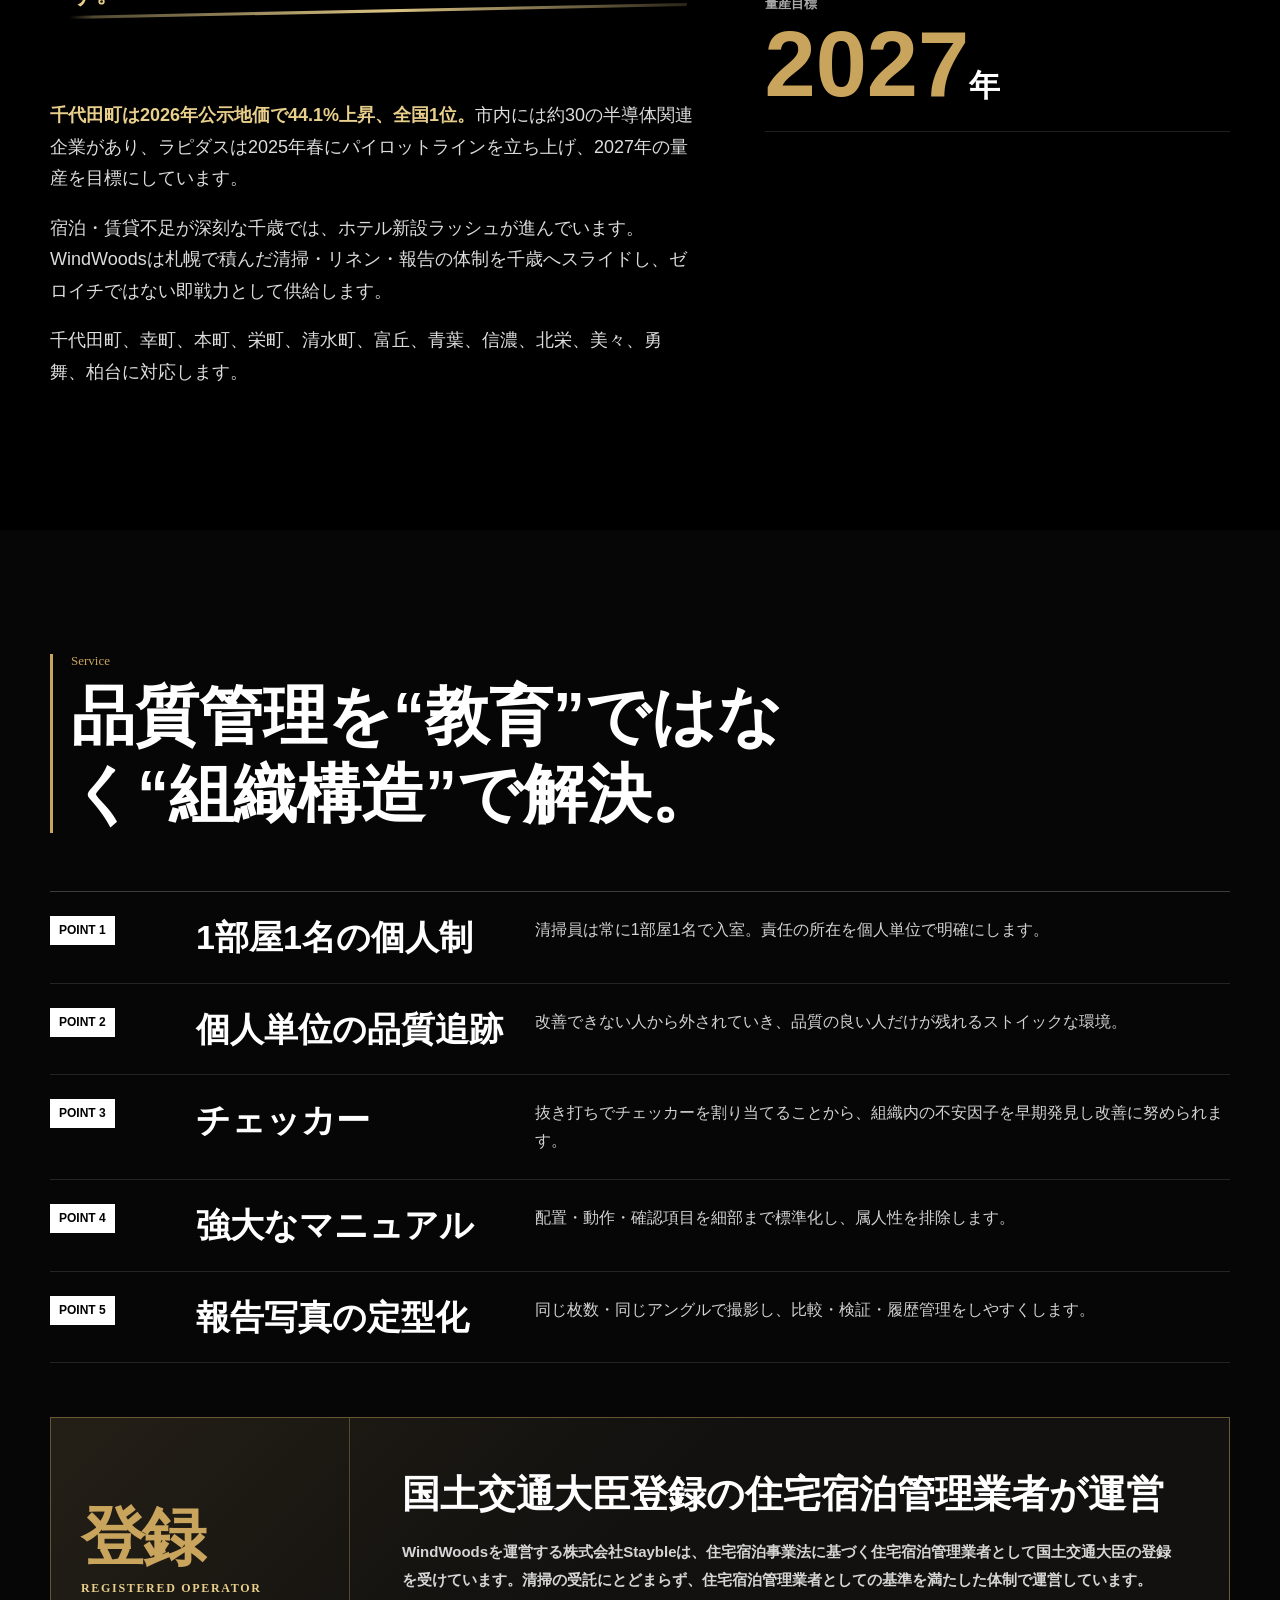
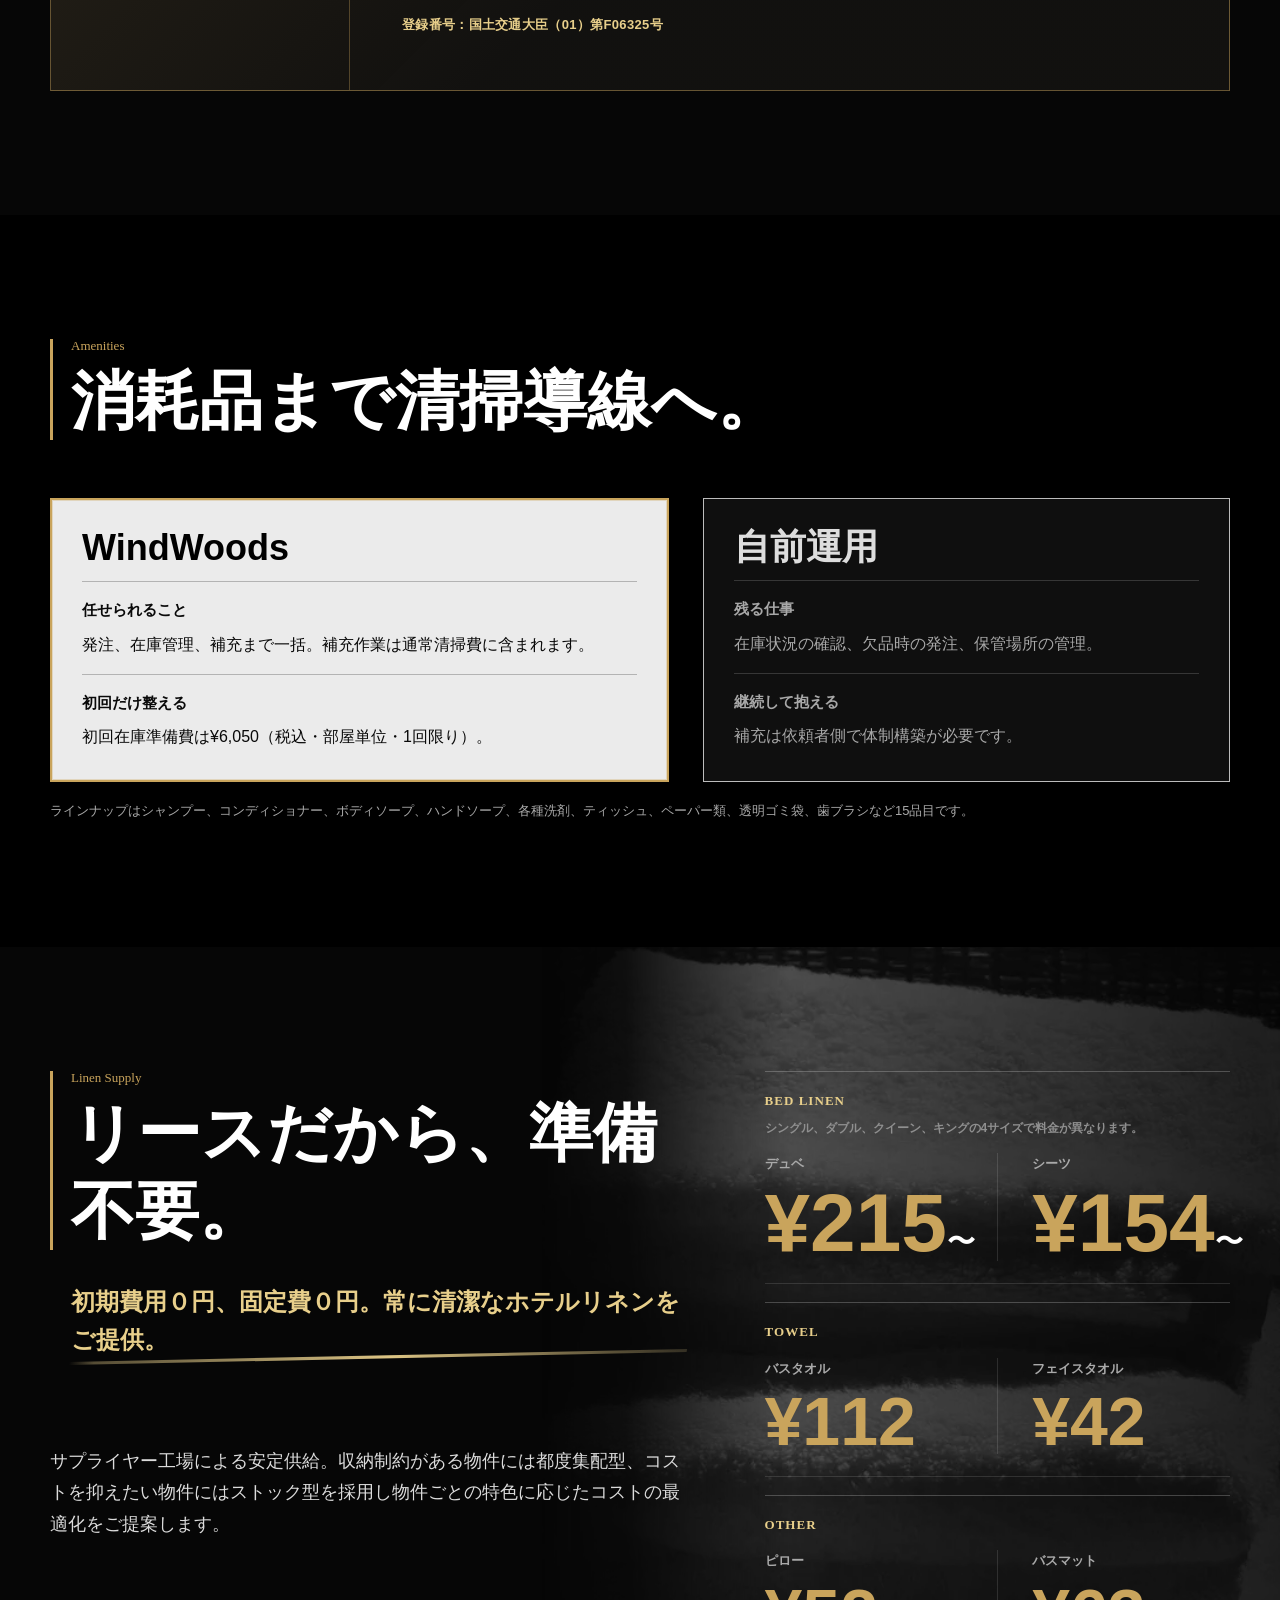
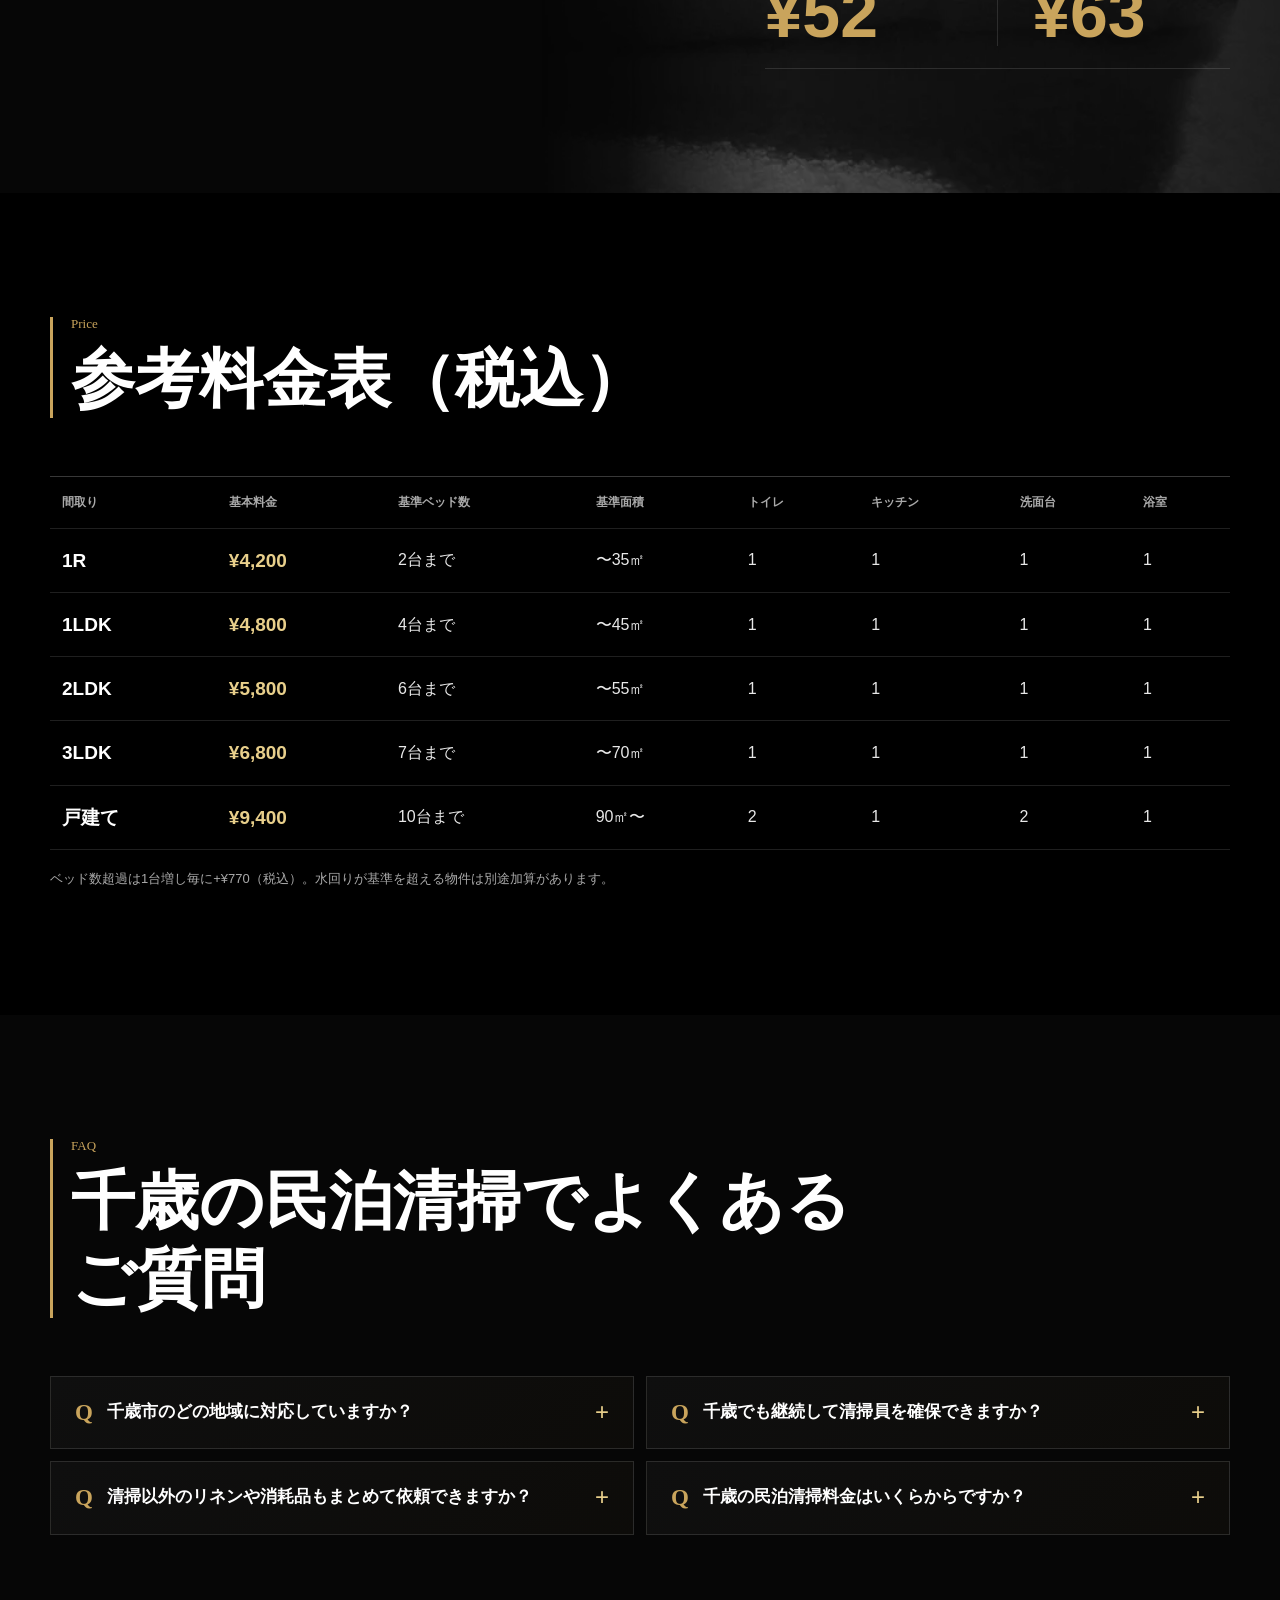
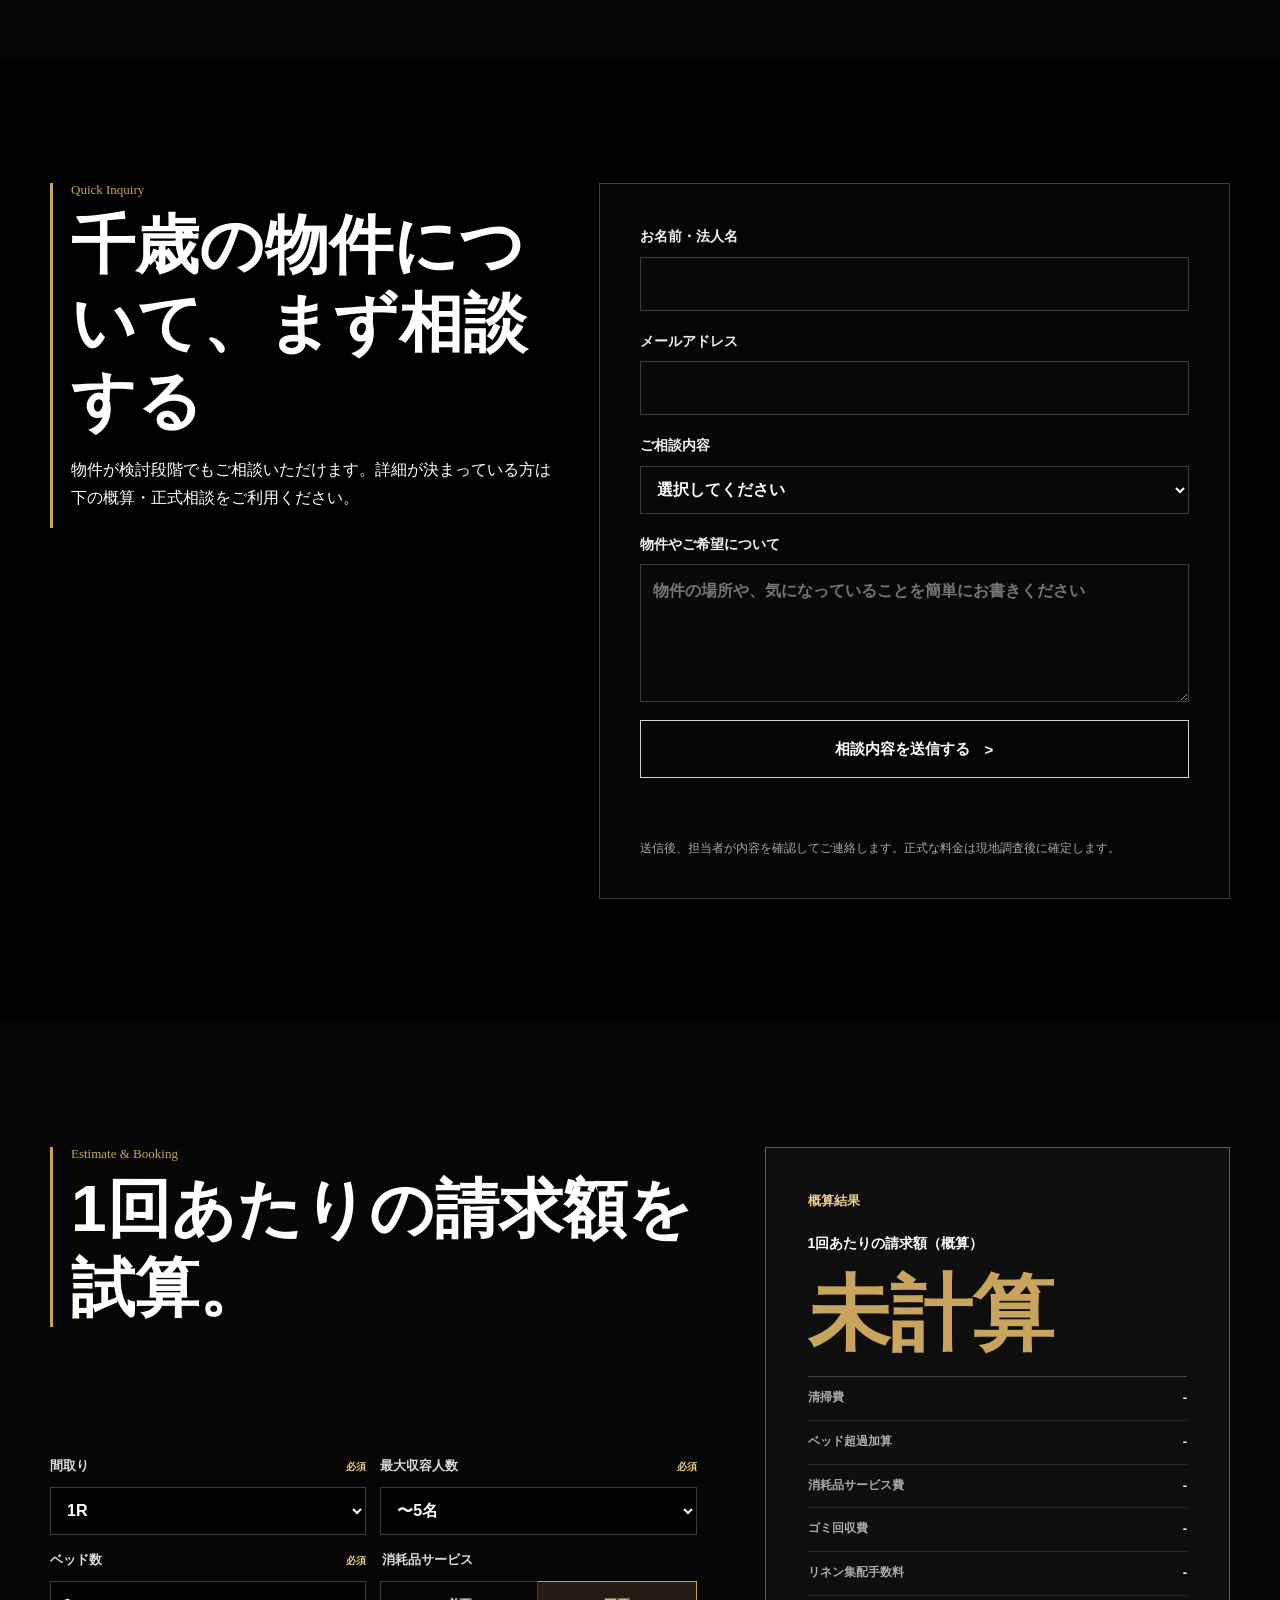
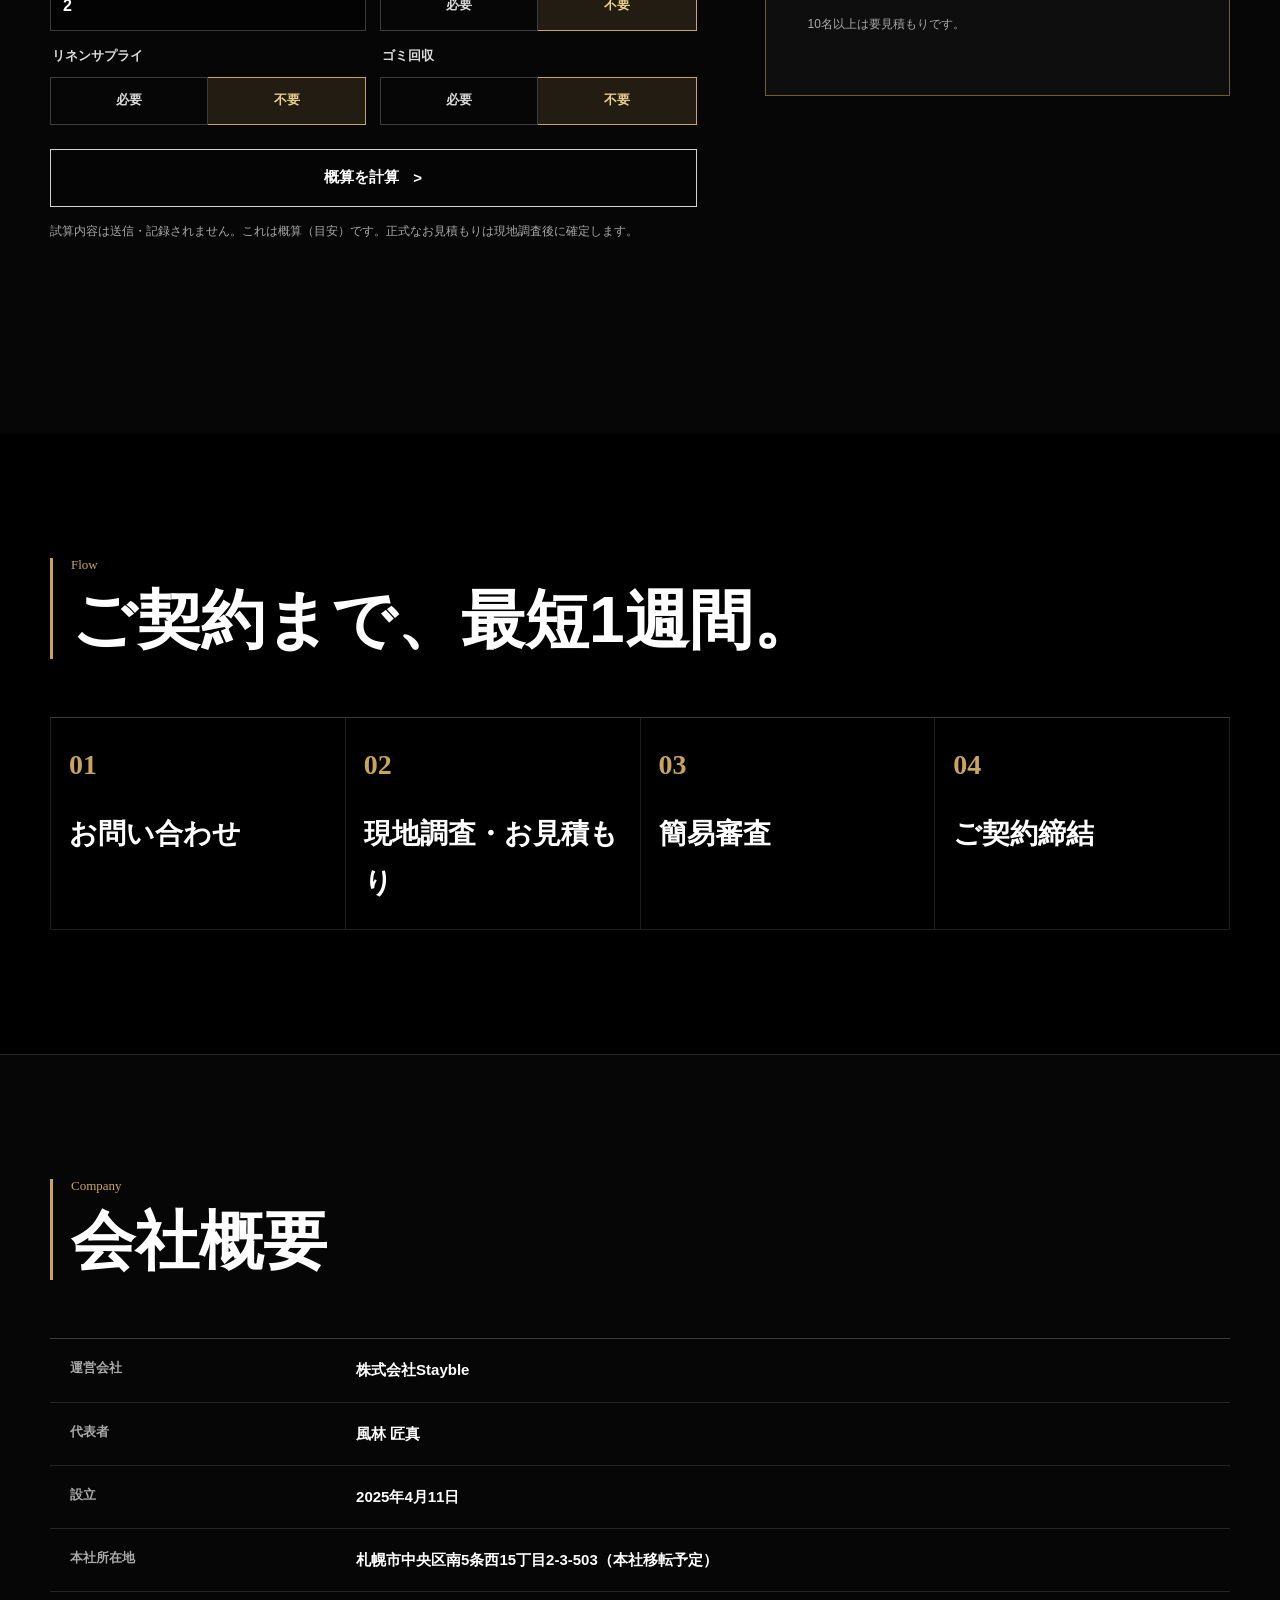
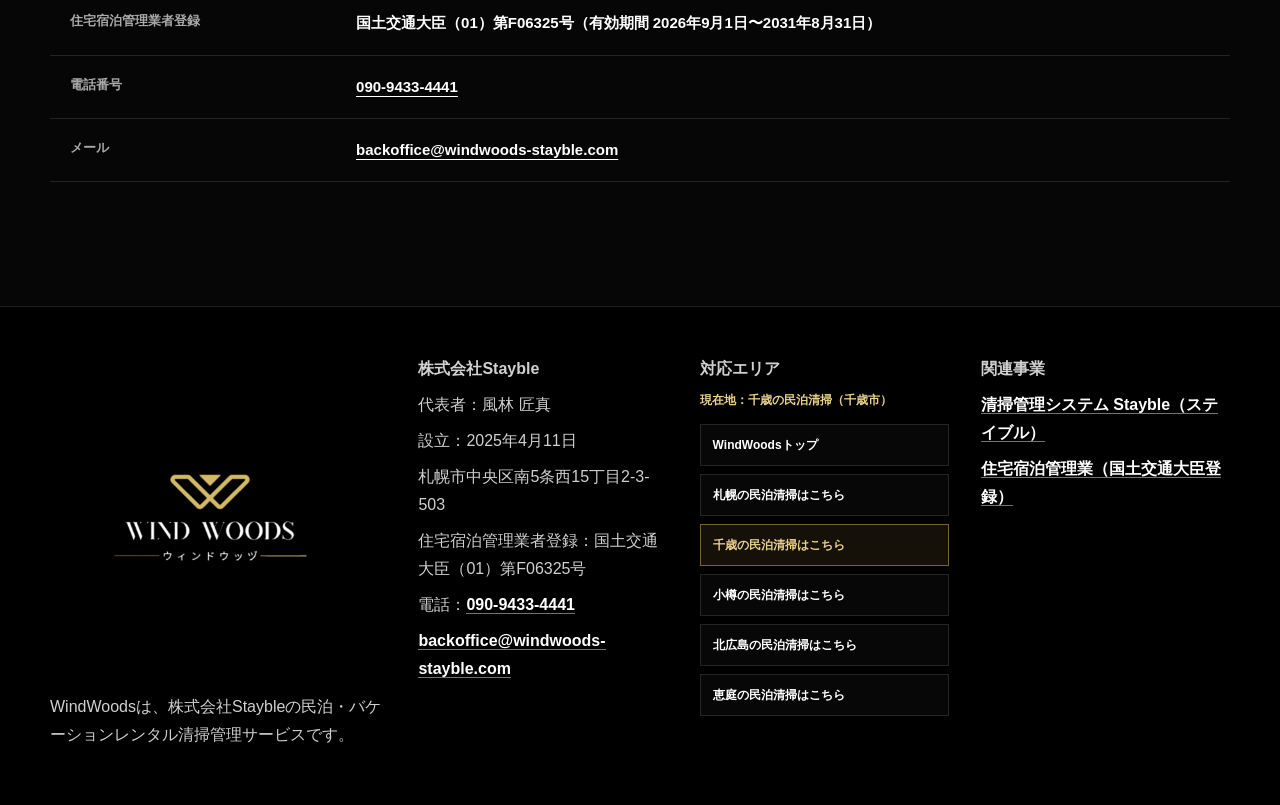
==== commit 6d654dbc: "Improve area LP conversion paths and record October baseline" ====
--- a/chitose/index.html
+++ b/chitose/index.html
@@ -15,7 +15,7 @@
 
   <!-- AREA SEO: CHITOSE - duplicate this block and replace area values for new area pages. -->
   <title>千歳の民泊清掃代行｜リネンサプライ付き｜WindWoods</title>
-  <meta name="description" content="千歳市の民泊清掃代行。ラピダス・半導体需要で宿泊不足が進む千歳へ、札幌で積んだ清掃・リネン体制を即スライドします。">
+  <meta name="description" content="千歳市の民泊清掃代行・リネンサプライ。清掃員の手配、リネン供給、写真報告を一括で相談。千歳の物件に対応し、料金の概算も確認できます。">
   <meta name="robots" content="index,follow">
   <meta name="google-site-verification" content="_auHJAM1k-ebnW4tAFM_87XNvqdSuXg91JcpRe6snMU">
   <link rel="canonical" href="https://windwoods-stayble.com/chitose/">
@@ -88,7 +88,7 @@
       },
       {
         "@type": "Service", "@id": "https://windwoods-stayble.com/chitose/#service", "name": "千歳市の民泊清掃代行・リネンサプライ", "serviceType": "民泊・バケーションレンタル清掃管理サービス", "url": "https://windwoods-stayble.com/chitose/",
-        "description": "千歳市の民泊清掃代行。ラピダス・半導体需要で宿泊不足が進む千歳へ、札幌で積んだ清掃・リネン体制を即スライドします。",
+        "description": "千歳市の民泊清掃代行・リネンサプライ。清掃員の手配、リネン供給、写真報告を一括で相談。千歳の物件に対応し、料金の概算も確認できます。",
         "provider": { "@id": "https://windwoods-stayble.com/#organization" }, "areaServed": { "@type": "City", "name": "千歳市" },
         "hasOfferCatalog": { "@type": "OfferCatalog", "name": "民泊清掃の参考料金（税込）", "itemListElement": [
           { "@type": "Offer", "name": "1R 民泊清掃", "price": "4200", "priceCurrency": "JPY" }, { "@type": "Offer", "name": "1LDK 民泊清掃", "price": "4800", "priceCurrency": "JPY" }, { "@type": "Offer", "name": "2LDK 民泊清掃", "price": "5800", "priceCurrency": "JPY" }, { "@type": "Offer", "name": "3LDK 民泊清掃", "price": "6800", "priceCurrency": "JPY" }, { "@type": "Offer", "name": "戸建て 民泊清掃", "price": "9400", "priceCurrency": "JPY" }
@@ -149,7 +149,8 @@
       <div class="hero-inner">
         <p class="hero-small">千歳の宿泊を支える<br>“リネンサプライ”付き</p>
         <h1><span class="hero-area-name">千歳の</span>民泊清掃代行<br>サービス</h1>
-        <a class="button" href="#estimate-reservation">まずはお見積もり</a>
+        <p class="hero-value">清掃員の手配、リネン供給、定型写真での報告をまとめて相談。札幌で築いた運用体制を千歳にも展開します。</p>
+        <div class="hero-actions"><a class="button" href="#estimate-reservation">概算を試す</a><a class="button button-secondary" href="#quick-contact">まず相談する</a></div>
         <p class="hero-english">Providing spotless cleaning services<br>for hotel listings in Chitose</p>
       </div>
     </section>
@@ -159,9 +160,9 @@
       <div class="section-inner locality-grid">
         <div class="section-heading">
           <p class="section-kicker">Chitose</p>
-          <h2 class="locality-title"><span>千歳は、</span><span>清掃が先に</span><span>詰まる。</span></h2>
-        </div>
-        <p class="section-catch"><span>需要の増加に、</span><span>清掃供給が追いつかなくなる地域。</span></p>
+          <h2 class="locality-title"><span>千歳の清掃員手配と、</span><span>リネン調達を</span><span>まとめて。</span></h2>
+        </div>
+        <p class="section-catch"><span>清掃員の手配からリネン集配まで、</span><span>一社に相談できます。</span></p>
         <div class="locality-copy">
           <p><strong>千代田町は2026年公示地価で44.1%上昇、全国1位。</strong><span class="mobile-break"></span>市内には約30の半導体関連企業があり、<span class="mobile-break"></span>ラピダスは2025年春にパイロットラインを<span class="mobile-break"></span>立ち上げ、2027年の量産を目標にしています。</p>
           <p>宿泊・賃貸不足が深刻な千歳では、ホテル新設ラッシュが進んでいます。<span class="mobile-break"></span>WindWoodsは札幌で積んだ<span class="mobile-break"></span>清掃・リネン・報告の体制を<span class="mobile-break"></span>千歳へスライドし、<span class="mobile-break"></span>ゼロイチではない即戦力として供給します。</p>
@@ -322,6 +323,19 @@
           <details class="faq-item"><summary>清掃以外のリネンや消耗品もまとめて依頼できますか？</summary><div class="faq-answer"><p>はい。リネンサプライ、消耗品の発注・在庫管理・補充、ゴミ回収、定型写真による報告管理まで一括で提供します。リネンは都度集配型とストック型を物件ごとに使い分けます。</p></div></details>
           <details class="faq-item"><summary>千歳の民泊清掃料金はいくらからですか？</summary><div class="faq-answer"><p>1Rの基本料金は1回4,200円（税込）からです。間取り、ベッド数、最大収容人数、オプションで変わり、10名以上は要見積もりです。<a href="#estimate-reservation">概算を試算する</a></p></div></details>
         </div>
+      </div>
+    </section>
+
+    <section class="section quick-contact" id="quick-contact">
+      <div class="section-inner quick-contact-grid">
+        <div class="section-heading"><p class="section-kicker">Quick Inquiry</p><h2>千歳の物件について、まず相談する</h2><p>物件が検討段階でもご相談いただけます。詳細が決まっている方は下の概算・正式相談をご利用ください。</p></div>
+        <form class="quick-contact-form" data-quick-contact action="https://api.web3forms.com/submit" method="POST">
+          <input type="hidden" name="access_key" value="756ca37e-0bf3-48c5-b653-3624c899dbe1"><input type="hidden" name="subject" value="【WindWoods 千歳】初回相談"><input type="hidden" name="from_name" value="WindWoods 千歳LP"><input type="hidden" name="area" value="千歳"><input type="hidden" name="form_type" value="初回相談"><input type="checkbox" name="botcheck" class="sr-only" tabindex="-1" aria-hidden="true">
+          <label>お名前・法人名<input name="name" autocomplete="name" required></label><label>メールアドレス<input name="email" type="email" autocomplete="email" required></label>
+          <label>ご相談内容<select name="interest" required><option value="" selected disabled>選択してください</option><option>清掃・リネンをまとめて相談</option><option>清掃代行について相談</option><option>リネン供給について相談</option><option>料金・対応エリアを相談</option></select></label>
+          <label>物件やご希望について<textarea name="message" rows="4" placeholder="物件の場所や、気になっていることを簡単にお書きください" required></textarea></label>
+          <button class="button" type="submit">相談内容を送信する</button><p class="quick-contact-status" data-quick-contact-status role="status" aria-live="polite"></p><p class="quick-contact-note">送信後、担当者が内容を確認してご連絡します。正式な料金は現地調査後に確定します。</p>
+        </form>
       </div>
     </section>
 
@@ -606,5 +620,6 @@
     </div>
   </footer>
   <script src="/assets/estimate-calculator.js" defer></script>
+  <script src="/assets/quick-inquiry.js" defer></script>
 </body>
 </html>
--- a/assets/styles.css
+++ b/assets/styles.css
@@ -309,6 +309,81 @@
   font-weight: 800;
 }
 
+.hero-value {
+  max-width: 650px;
+  margin: 26px 0 0;
+  color: #fff;
+  font-size: clamp(17px, 2vw, 22px);
+  font-weight: 700;
+  line-height: 1.7;
+  text-shadow: 0 3px 12px #000;
+}
+
+.hero-actions {
+  display: flex;
+  flex-wrap: wrap;
+  gap: 12px;
+  margin-top: 26px;
+}
+
+.hero-actions .button {
+  min-width: 210px;
+  margin-top: 0;
+}
+
+.hero-actions .button-secondary {
+  border-color: var(--gold-soft);
+  background: var(--gold-soft);
+  color: #17130a;
+}
+
+.quick-contact-grid {
+  display: grid;
+  gap: 32px;
+  align-items: start;
+}
+
+.quick-contact-form {
+  display: grid;
+  gap: 18px;
+  padding: clamp(22px, 4vw, 40px);
+  border: 1px solid var(--line);
+  background: rgba(255, 255, 255, 0.025);
+}
+
+.quick-contact-form label {
+  display: grid;
+  gap: 8px;
+  color: #f1f1f1;
+  font-size: 14px;
+  font-weight: 800;
+}
+
+.quick-contact-form input,
+.quick-contact-form select,
+.quick-contact-form textarea {
+  width: 100%;
+  min-width: 0;
+  min-height: 48px;
+  padding: 12px;
+  border: 1px solid var(--line);
+  border-radius: 0;
+  background: #080808;
+  color: #fff;
+  font: inherit;
+  font-size: 16px;
+}
+
+.quick-contact-form textarea { resize: vertical; }
+.quick-contact-form .button { width: 100%; margin-top: 0; cursor: pointer; }
+.quick-contact-form .button:disabled { opacity: 0.65; cursor: wait; }
+.quick-contact-status { min-height: 1.5em; margin: 0; color: var(--gold-soft); font-weight: 800; }
+.quick-contact-note { margin: 0; color: var(--muted); font-size: 12px; line-height: 1.7; }
+
+@media (min-width: 980px) {
+  .quick-contact-grid { grid-template-columns: 0.9fr 1.1fr; }
+}
+
 .button::after {
   content: ">";
   margin-left: 14px;
@@ -470,6 +545,10 @@
 
 .locality-copy strong {
   color: var(--gold-soft);
+}
+
+.locality-mobile-lead {
+  display: none;
 }
 
 .locality-accordion {
@@ -2126,6 +2205,15 @@
     display: none;
   }
 
+  .locality-mobile-lead {
+    display: block;
+    margin: 0;
+    color: #ededed;
+    font-size: 15px;
+    font-weight: 700;
+    line-height: 1.8;
+  }
+
   .locality-accordion {
     display: block;
     border-top: 1px solid var(--line);
@@ -2676,3 +2764,16 @@
     line-height: 1.85;
   }
 }
+
+@media (max-width: 520px) {
+  .hero { min-height: 0; }
+  .hero-inner { padding-top: 46px; padding-bottom: 46px; }
+  .hero-small { margin-bottom: 26px; font-size: 19px; }
+  .hero h1 { font-size: clamp(38px, 10vw, 52px); }
+  .hero-english { display: none; }
+  .hero-value { margin-top: 18px; font-size: 15px; line-height: 1.55; }
+  .hero-actions { display: grid; grid-template-columns: 1fr 1fr; gap: 8px; margin-top: 20px; }
+  .hero-actions .button { width: 100%; min-width: 0; min-height: 50px; padding: 8px; font-size: 13px; }
+  .quick-contact-grid { gap: 20px; }
+  .quick-contact-form { padding: 18px; gap: 16px; }
+}
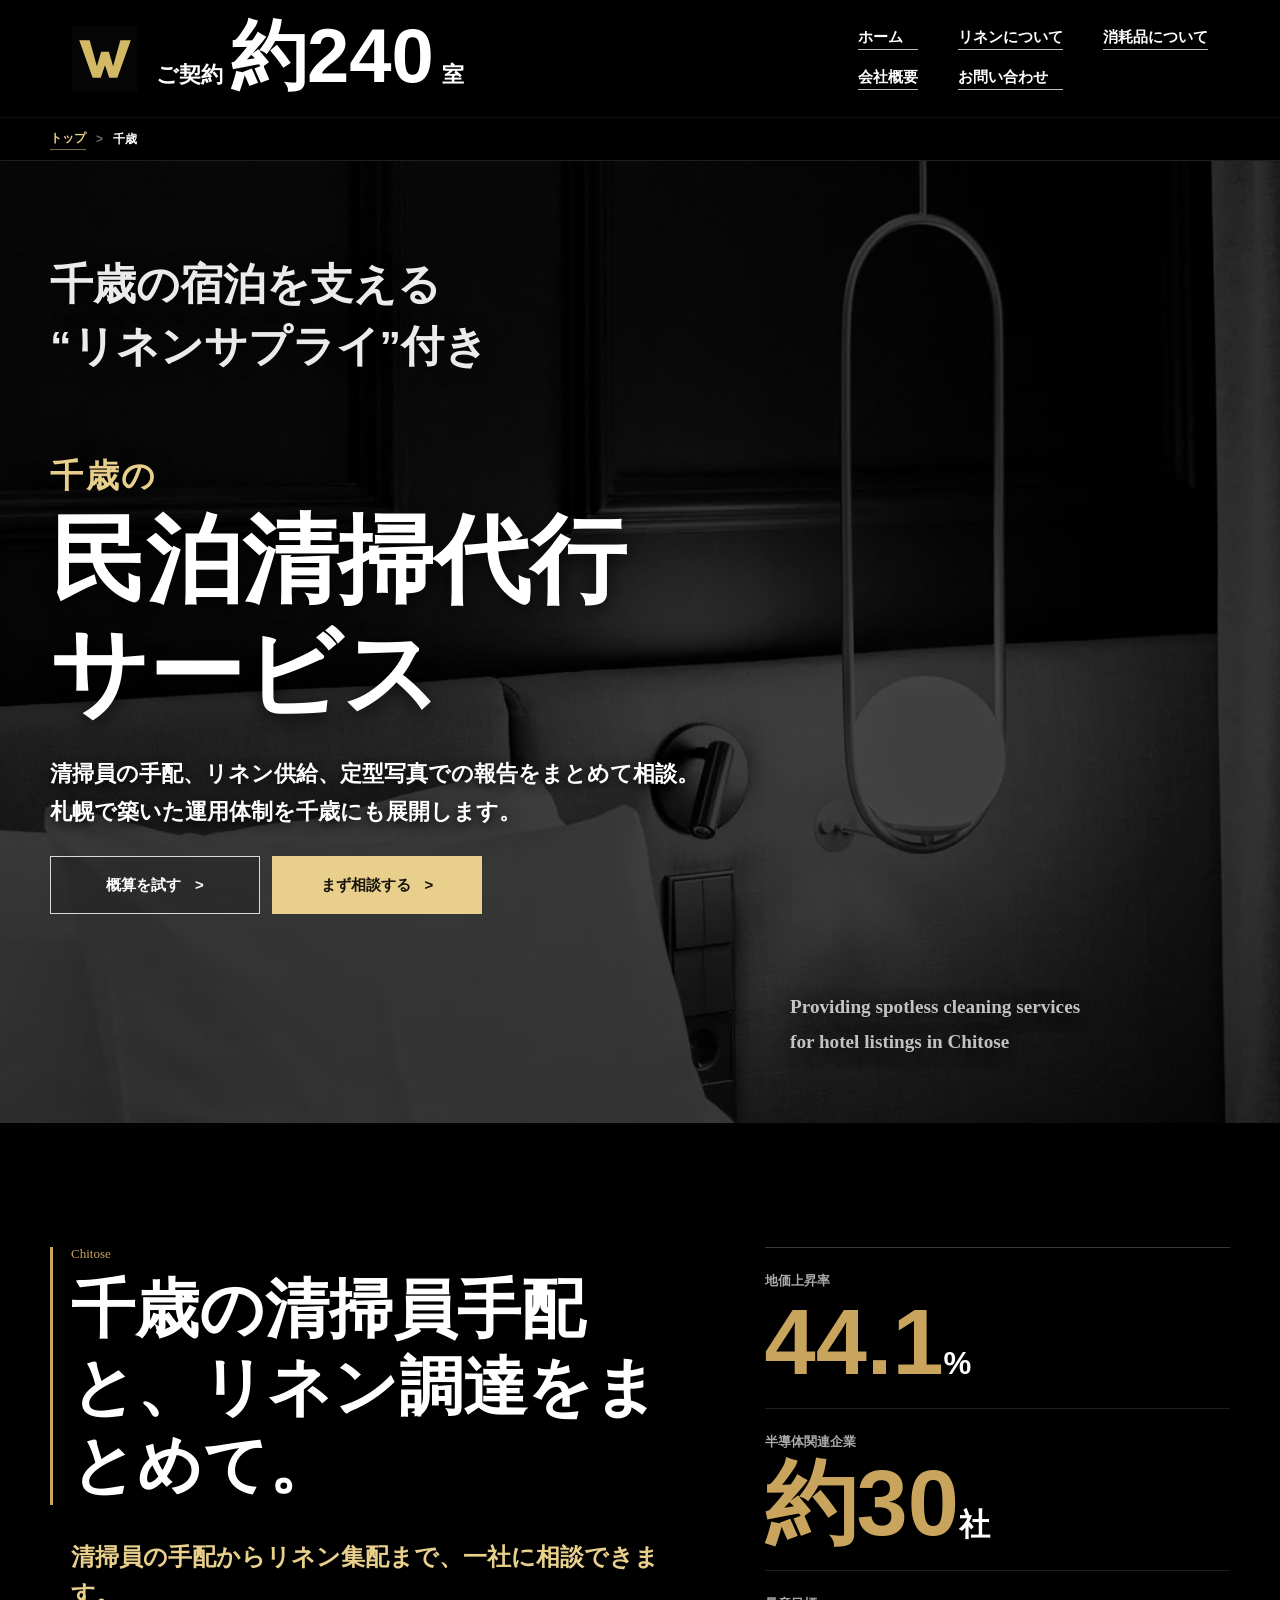
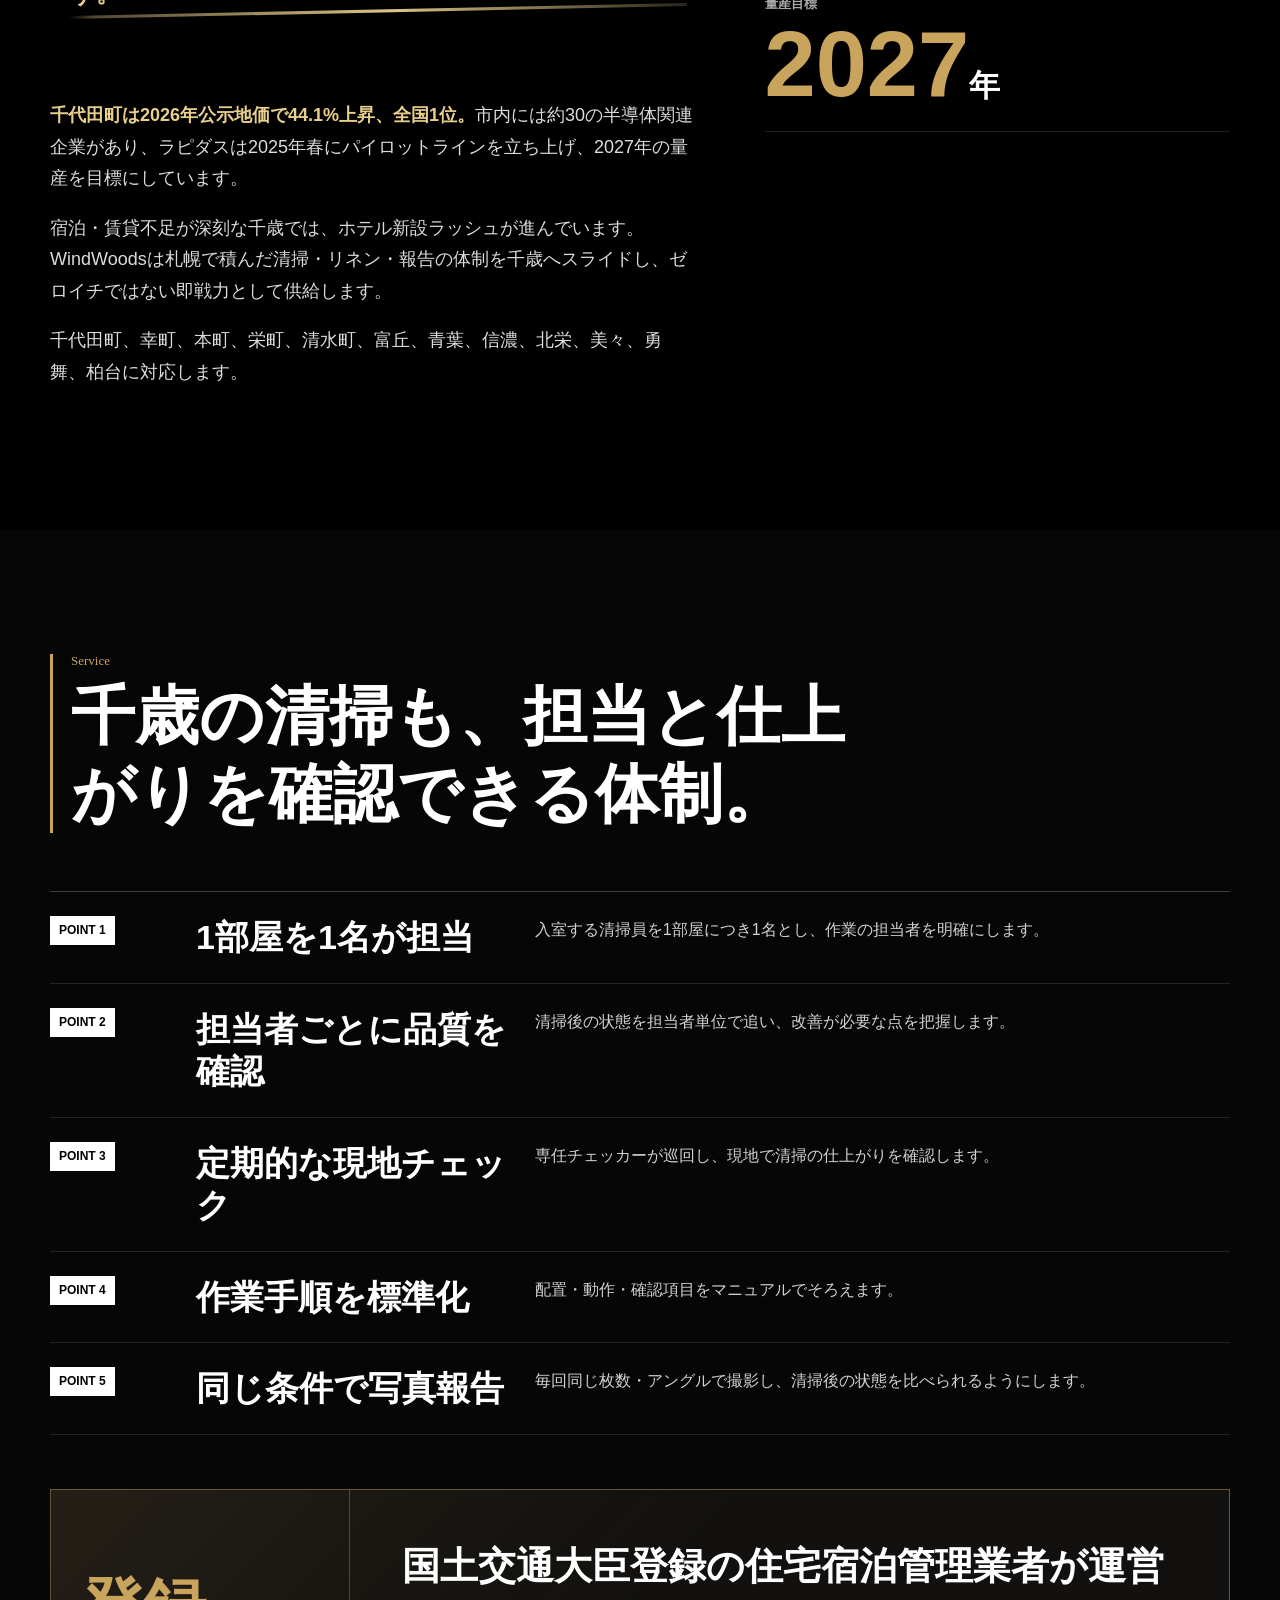
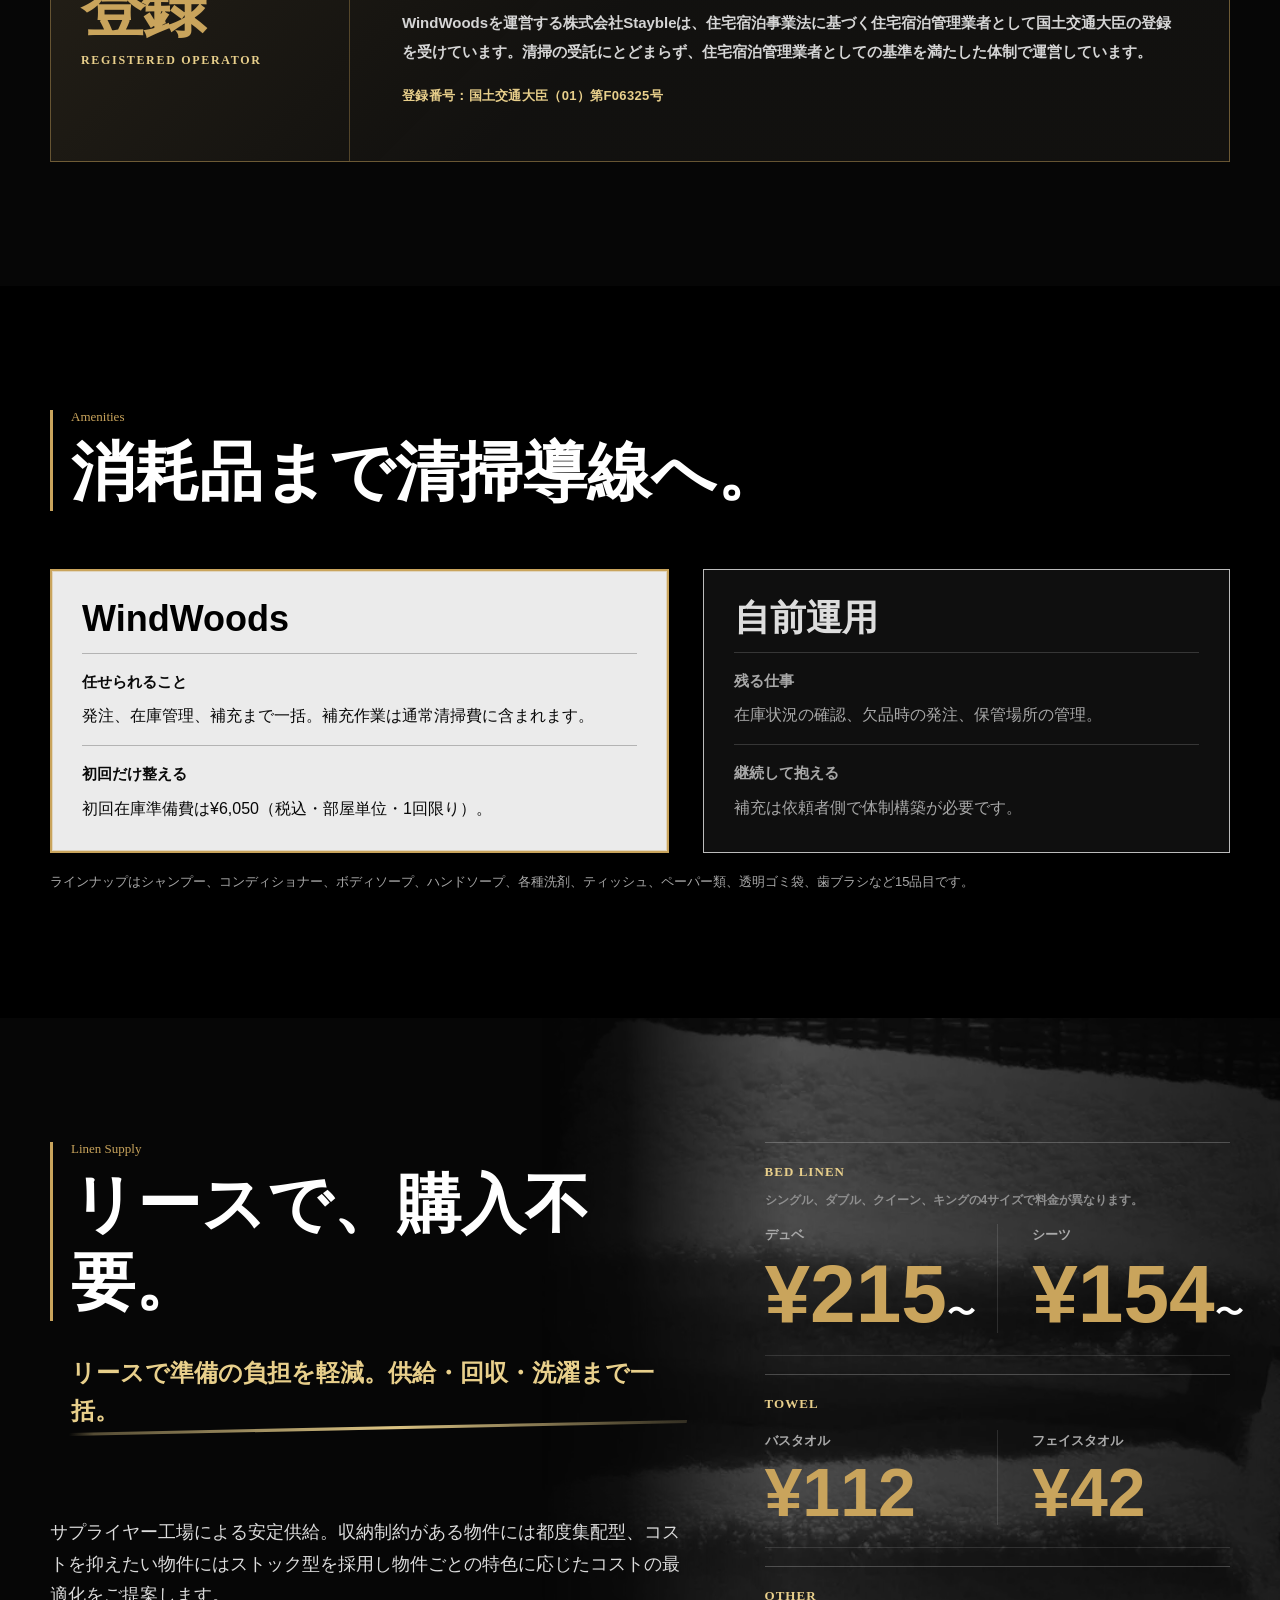
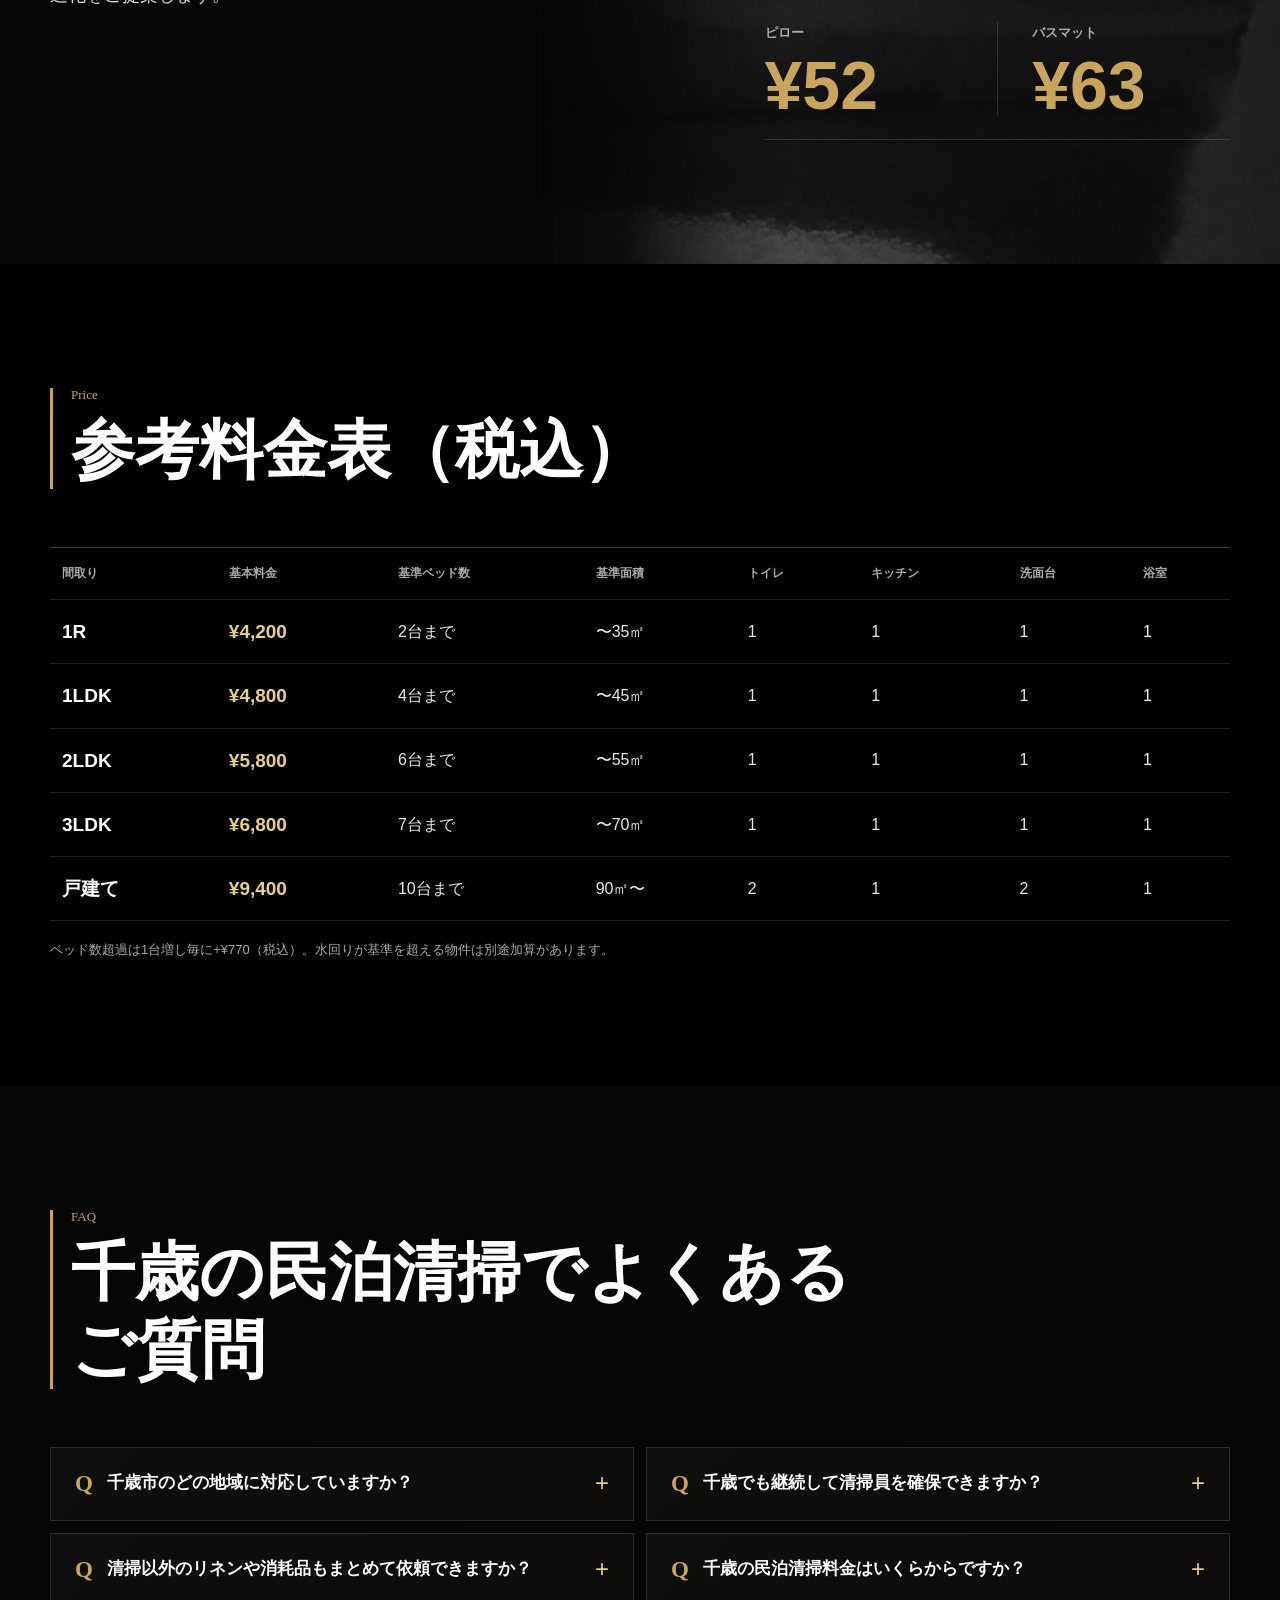
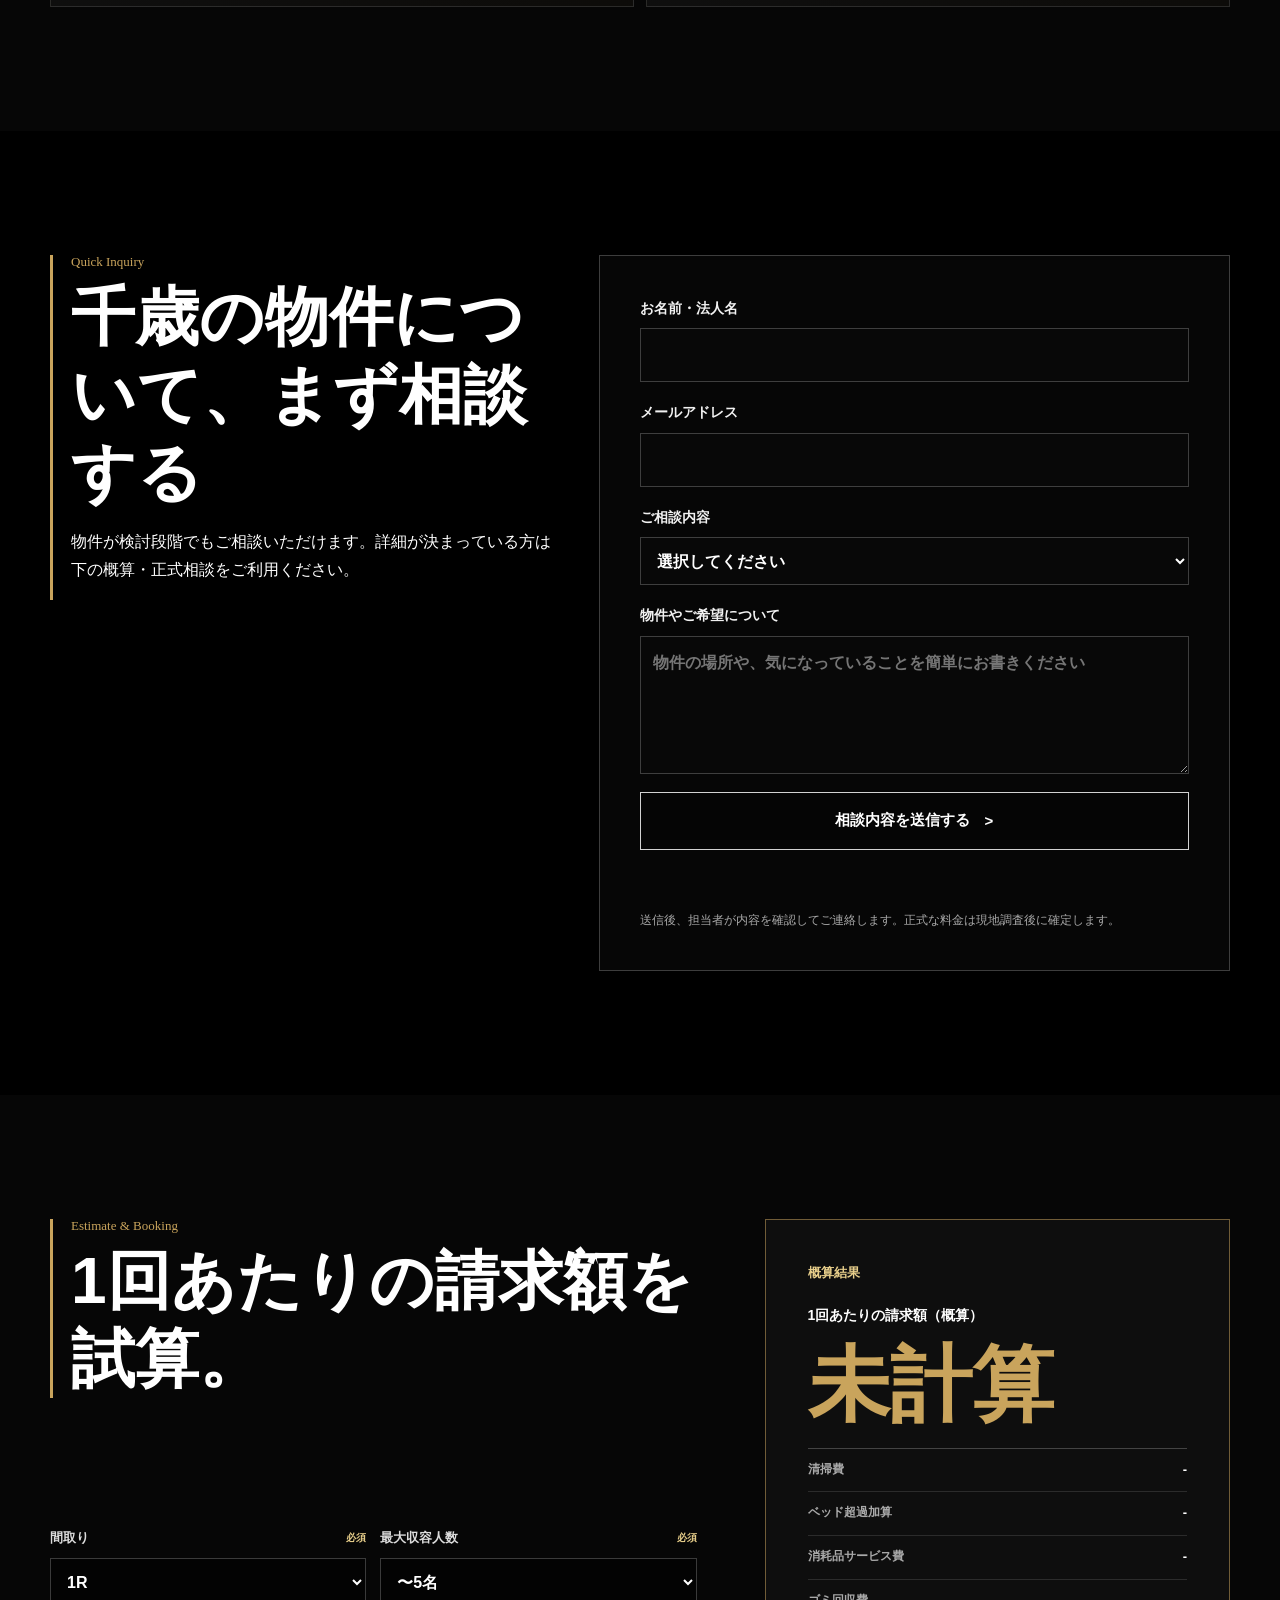
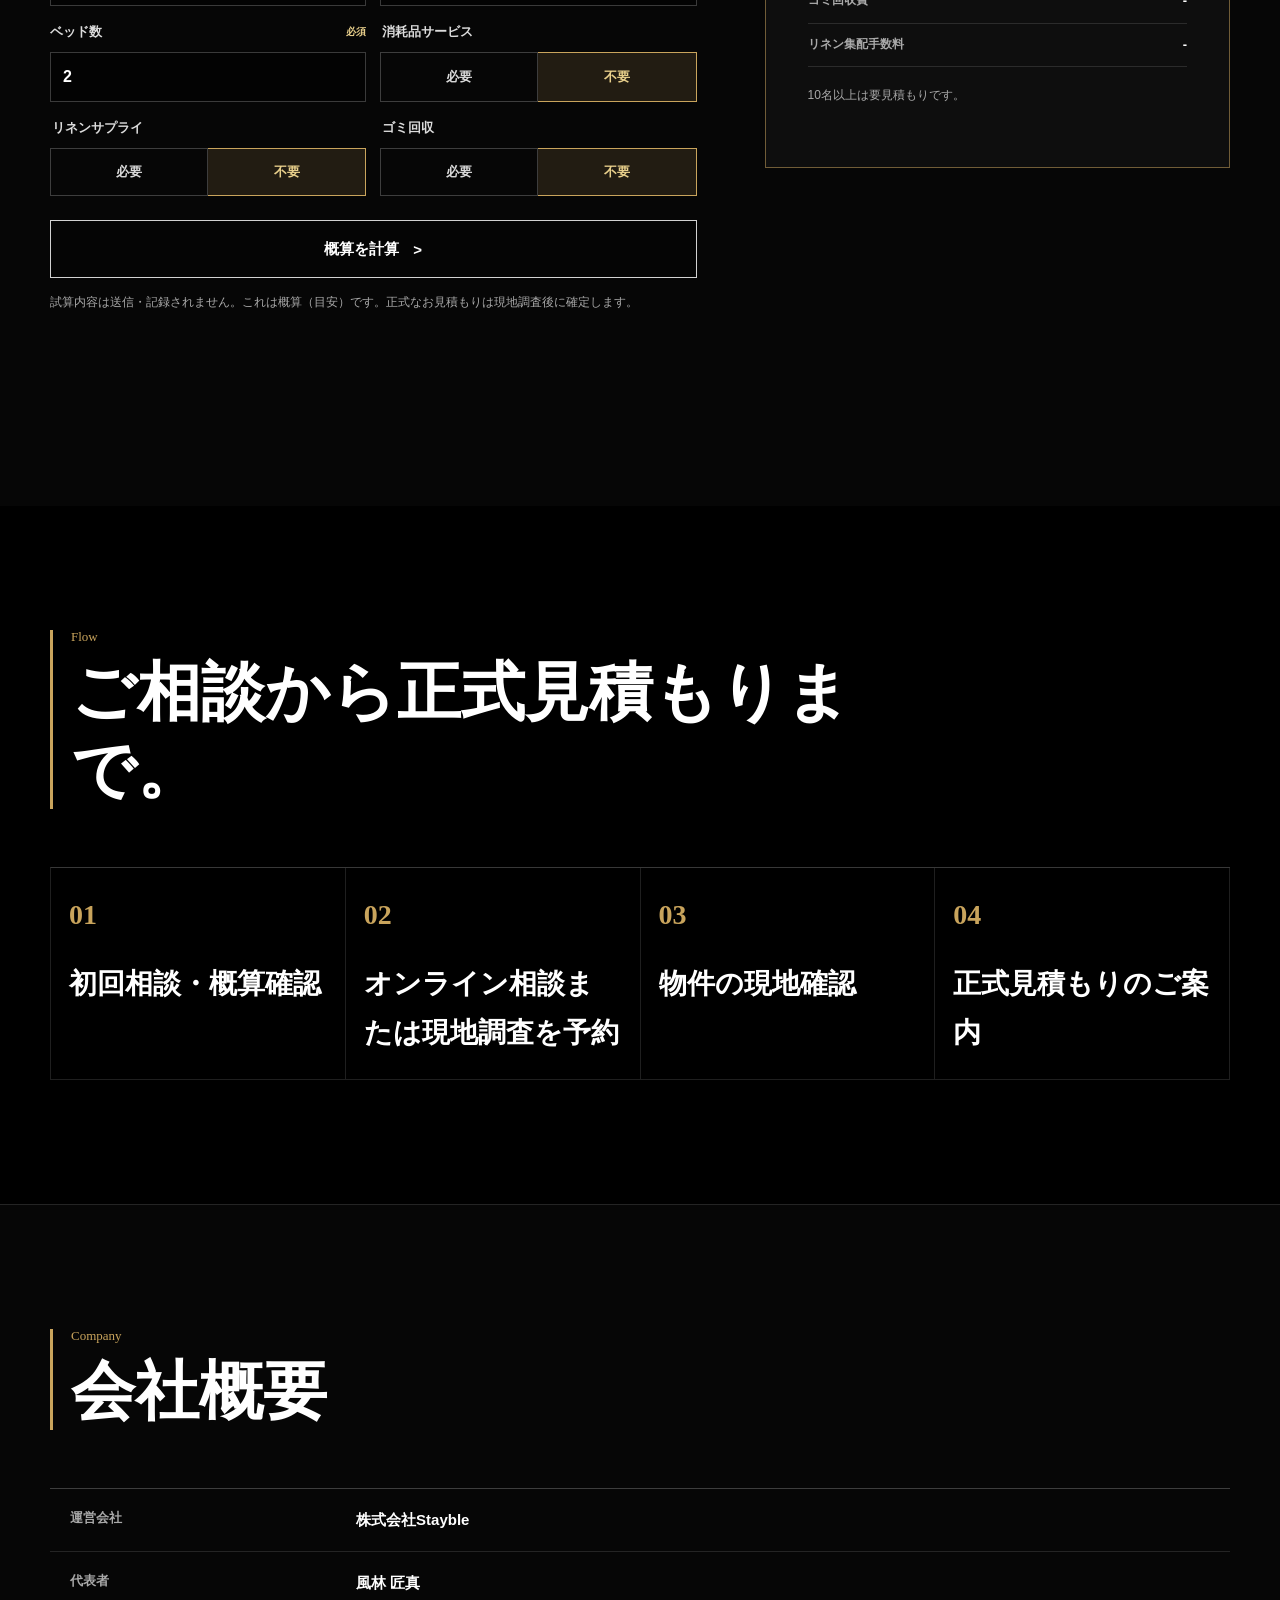
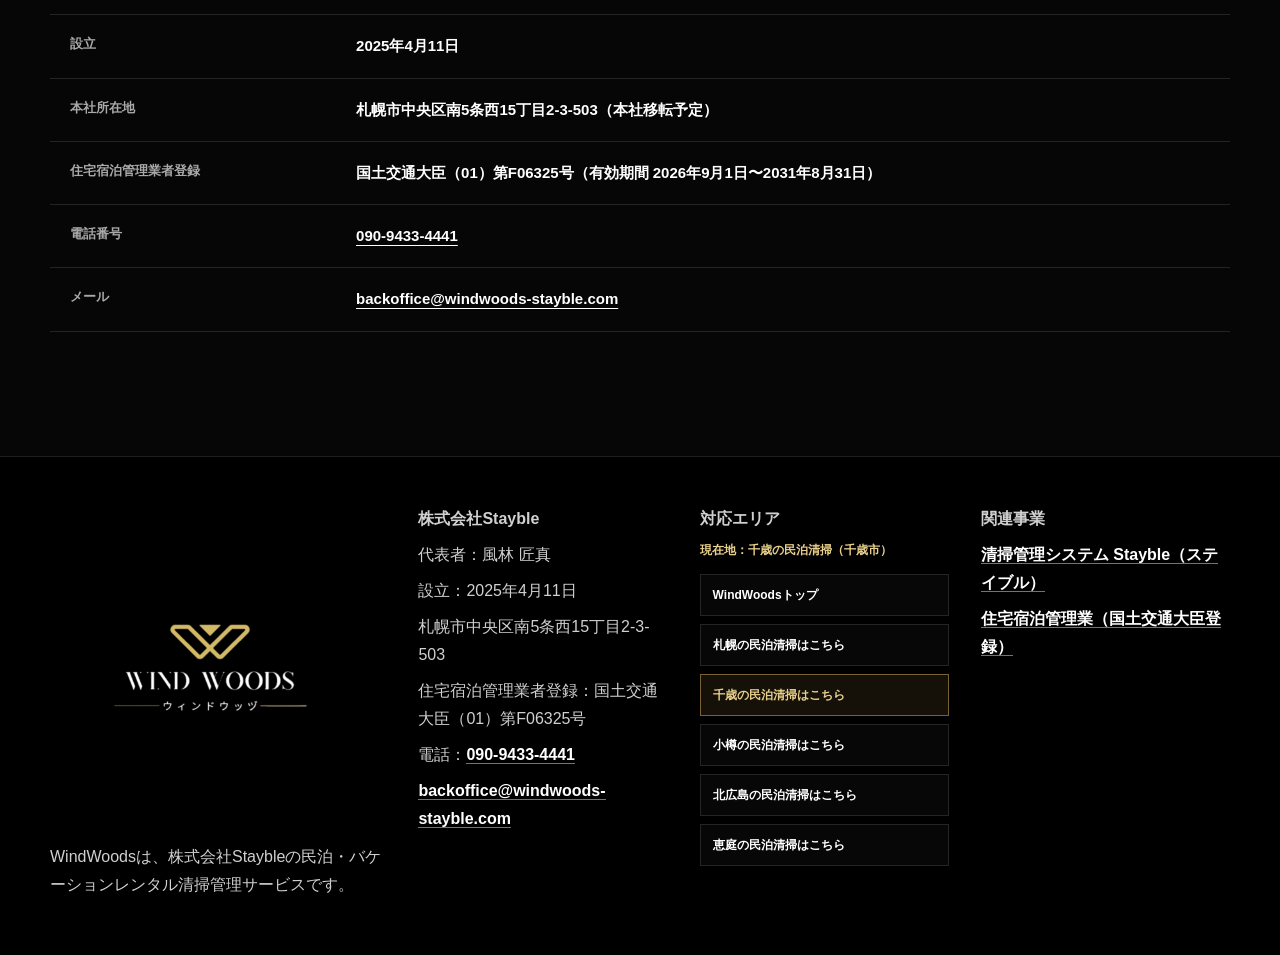
==== commit 25ee36ec: "Improve LP clarity and prepare funnel measurement" ====
--- a/chitose/index.html
+++ b/chitose/index.html
@@ -189,14 +189,14 @@
       <div class="section-inner">
         <div class="section-heading">
           <p class="section-kicker">Service</p>
-          <h2>品質管理を“教育”ではなく“組織構造”で解決。</h2>
+          <h2>千歳の清掃も、担当と仕上がりを確認できる体制。</h2>
         </div>
         <ol class="point-rail">
-          <li><span>POINT 1</span><strong>1部屋1名の個人制</strong>清掃員は常に1部屋1名で入室。責任の所在を個人単位で明確にします。</li>
-          <li><span>POINT 2</span><strong>個人単位の品質追跡</strong>改善できない人から外されていき、品質の良い人だけが残れるストイックな環境。</li>
-          <li><span>POINT 3</span><strong>チェッカー</strong>抜き打ちでチェッカーを割り当てることから、組織内の不安因子を早期発見し改善に努められます。</li>
-          <li><span>POINT 4</span><strong>強大なマニュアル</strong>配置・動作・確認項目を細部まで標準化し、属人性を排除します。</li>
-          <li><span>POINT 5</span><strong>報告写真の定型化</strong>同じ枚数・同じアングルで撮影し、比較・検証・履歴管理をしやすくします。</li>
+          <li><span>POINT 1</span><strong>1部屋を1名が担当</strong>入室する清掃員を1部屋につき1名とし、作業の担当者を明確にします。</li>
+          <li><span>POINT 2</span><strong>担当者ごとに品質を確認</strong>清掃後の状態を担当者単位で追い、改善が必要な点を把握します。</li>
+          <li><span>POINT 3</span><strong>定期的な現地チェック</strong>専任チェッカーが巡回し、現地で清掃の仕上がりを確認します。</li>
+          <li><span>POINT 4</span><strong>作業手順を標準化</strong>配置・動作・確認項目をマニュアルでそろえます。</li>
+          <li><span>POINT 5</span><strong>同じ条件で写真報告</strong>毎回同じ枚数・アングルで撮影し、清掃後の状態を比べられるようにします。</li>
         </ol>
         <aside class="license-proof license-proof--desktop" aria-labelledby="license-title">
           <div class="license-proof-label"><strong>登録</strong>Registered operator</div>
@@ -241,9 +241,9 @@
       <div class="section-inner linen-grid">
         <div class="section-heading">
           <p class="section-kicker">Linen Supply</p>
-          <h2 class="linen-title"><span>リースだから、</span><span>準備不要。</span></h2>
-        </div>
-        <p class="section-catch linen-catch"><span>初期費用０円、固定費０円。</span><span>常に清潔なホテルリネンをご提供。</span></p>
+          <h2 class="linen-title"><span>リースで、</span><span>購入不要。</span></h2>
+        </div>
+        <p class="section-catch linen-catch"><span>リースで準備の負担を軽減。</span><span>供給・回収・洗濯まで一括。</span></p>
         <div class="linen-copy">
           <p>サプライヤー工場による安定供給。収納制約がある物件には都度集配型、コストを抑えたい物件にはストック型を採用し物件ごとの特色に応じたコストの最適化をご提案します。</p>
         </div>
@@ -518,11 +518,12 @@
           <h3>続いて希望日時を選んでください</h3>
           <p>オンライン相談・現地調査のどちらを選んだ場合も、同じ空き枠から日時を選択します。</p>
           <div id="timerex_calendar" data-url="https://timerex.net/s/backoffice_2d75_815f/578bd81f"></div>
+          <p><a href="https://timerex.net/s/backoffice_2d75_815f/578bd81f" target="_blank" rel="noopener noreferrer">カレンダーが表示されない場合はTimeRexで日時を選ぶ</a></p>
         </section>
         <section class="completion-panel" data-completion-panel hidden>
           <p class="section-kicker">Complete</p>
           <h3>ご予約を承りました</h3>
-          <p><strong>確認メールが届いているかご確認ください。</strong>オンラインの方はメールのURLから、現地の方は当日伺います。</p>
+          <p><strong>TimeRexの確認メールをご確認ください。</strong>予約日時と、オンライン会議URLまたは現地での集合方法はメールの案内に従ってください。</p>
           <dl data-completion-summary>
             <div><dt>種別</dt><dd>-</dd></div>
             <div><dt>物件名</dt><dd>-</dd></div>
@@ -538,13 +539,13 @@
       <div class="section-inner">
         <div class="section-heading">
           <p class="section-kicker">Flow</p>
-          <h2>ご契約まで、最短1週間。</h2>
+          <h2>ご相談から正式見積もりまで。</h2>
         </div>
         <ol class="timeline">
-          <li><span>01</span>お問い合わせ</li>
-          <li><span>02</span>現地調査・お見積もり</li>
-          <li><span>03</span>簡易審査</li>
-          <li><span>04</span>ご契約締結</li>
+          <li><span>01</span>初回相談・概算確認</li>
+          <li><span>02</span>オンライン相談または現地調査を予約</li>
+          <li><span>03</span>物件の現地確認</li>
+          <li><span>04</span>正式見積もりのご案内</li>
         </ol>
       </div>
     </section>
@@ -619,6 +620,7 @@
       </div>
     </div>
   </footer>
+  <script src="/assets/analytics.js" defer></script>
   <script src="/assets/estimate-calculator.js" defer></script>
   <script src="/assets/quick-inquiry.js" defer></script>
 </body>
--- a/assets/styles.css
+++ b/assets/styles.css
@@ -1297,6 +1297,12 @@
   background: #fff;
 }
 
+.timerex-panel a {
+  color: var(--gold-soft);
+  text-decoration: underline;
+  text-underline-offset: 3px;
+}
+
 .completion-panel strong {
   color: var(--gold-soft);
 }
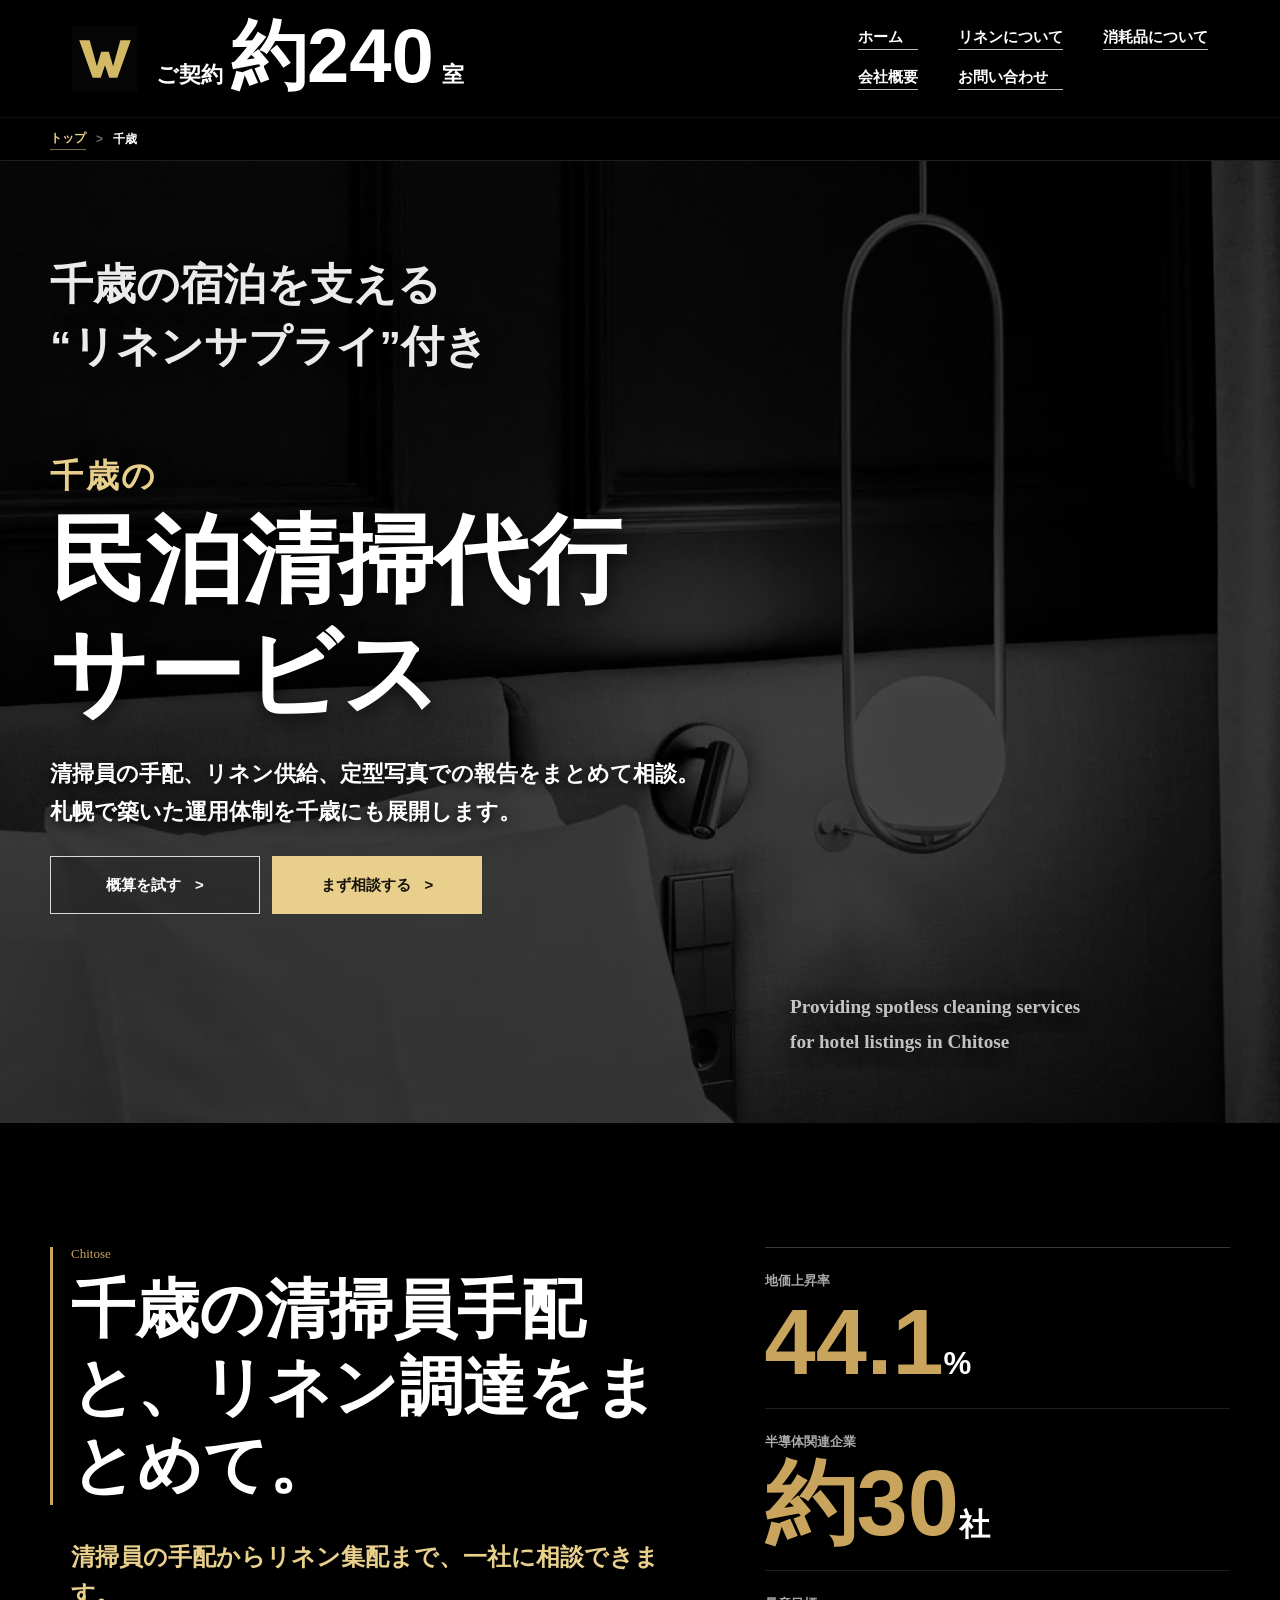
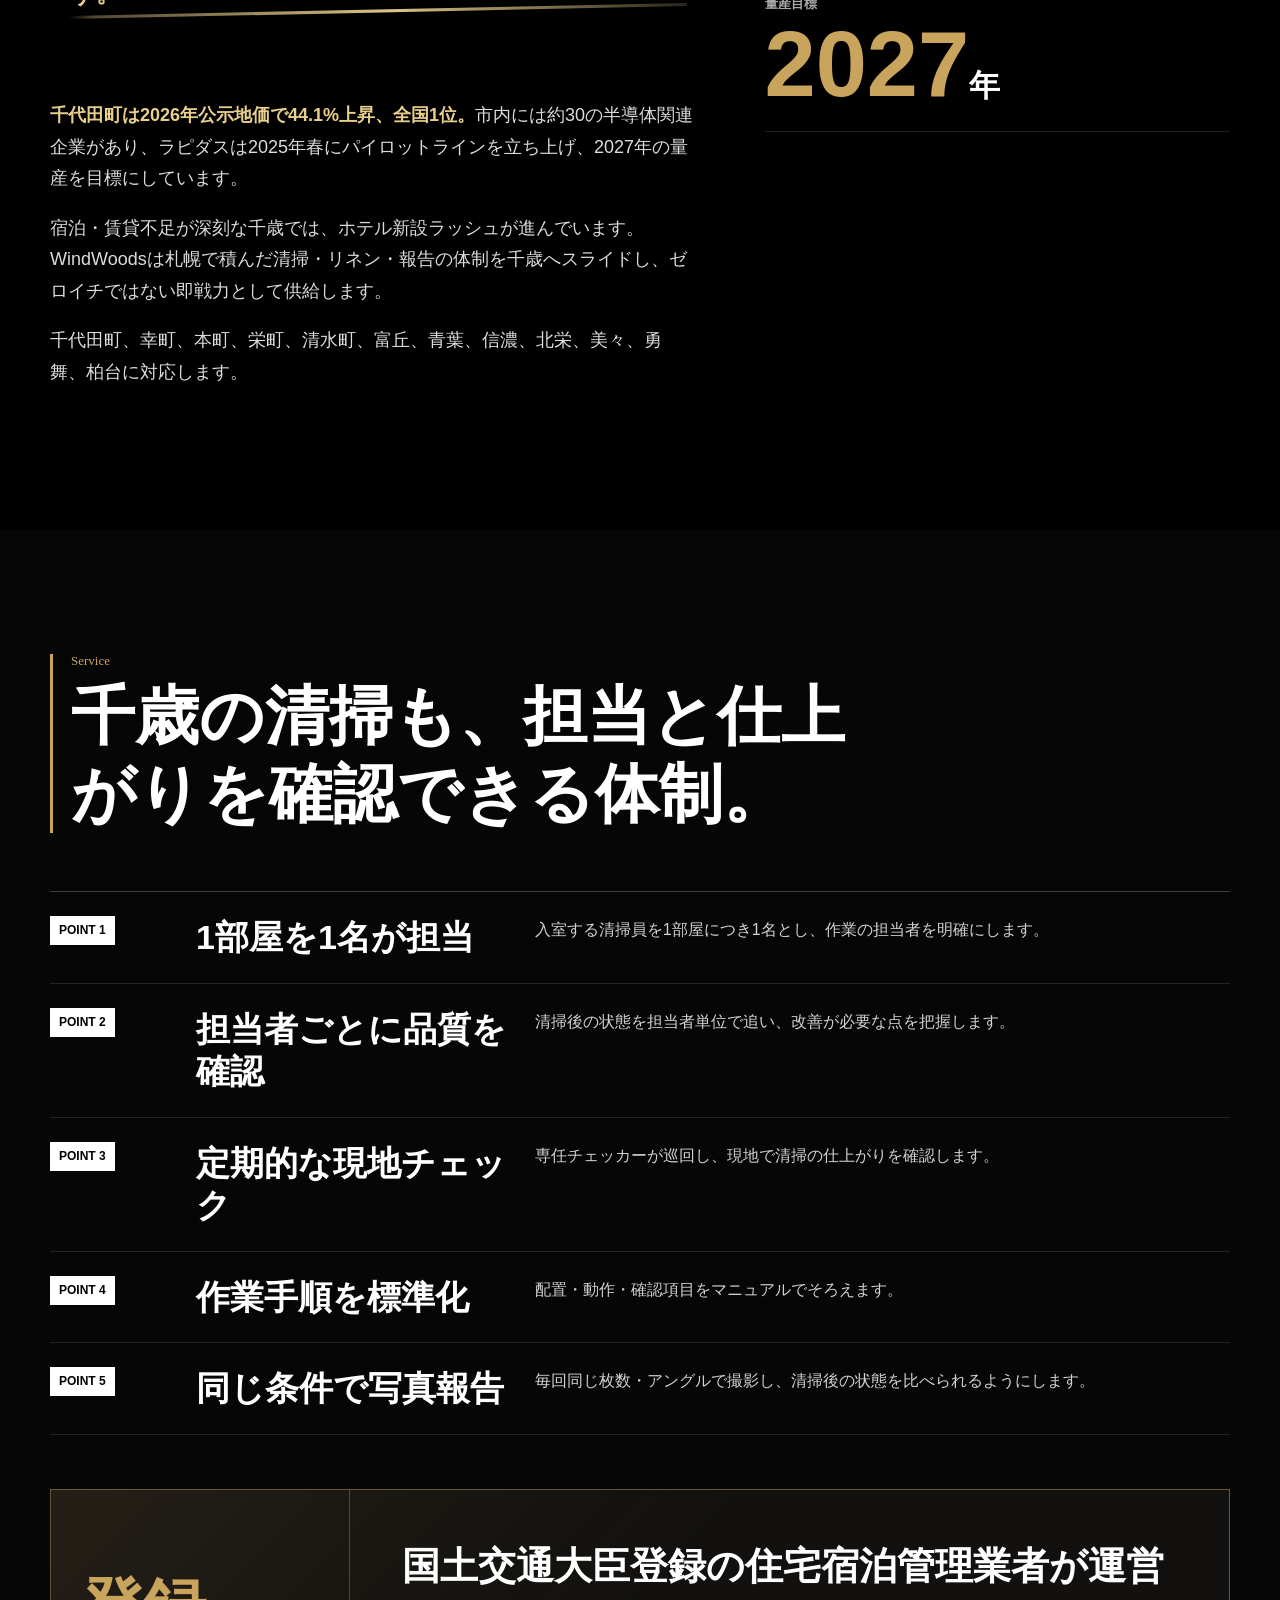
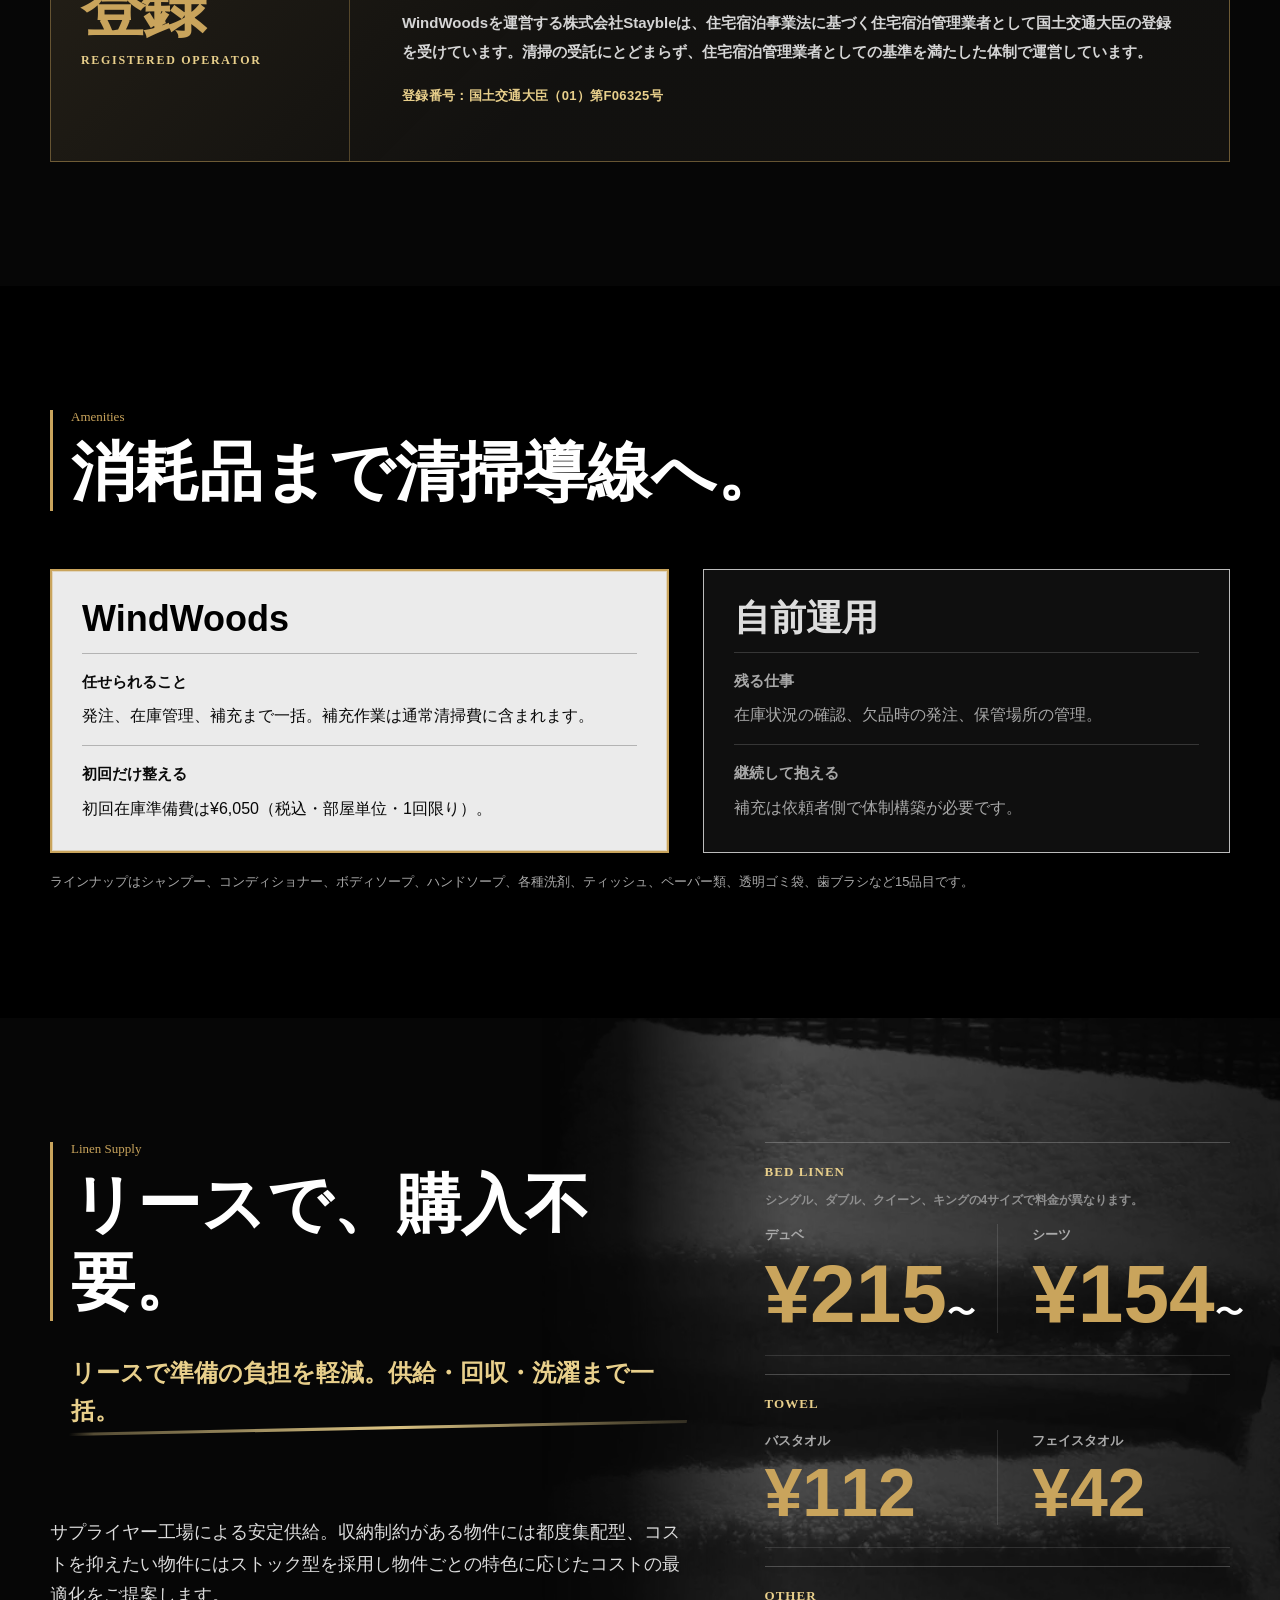
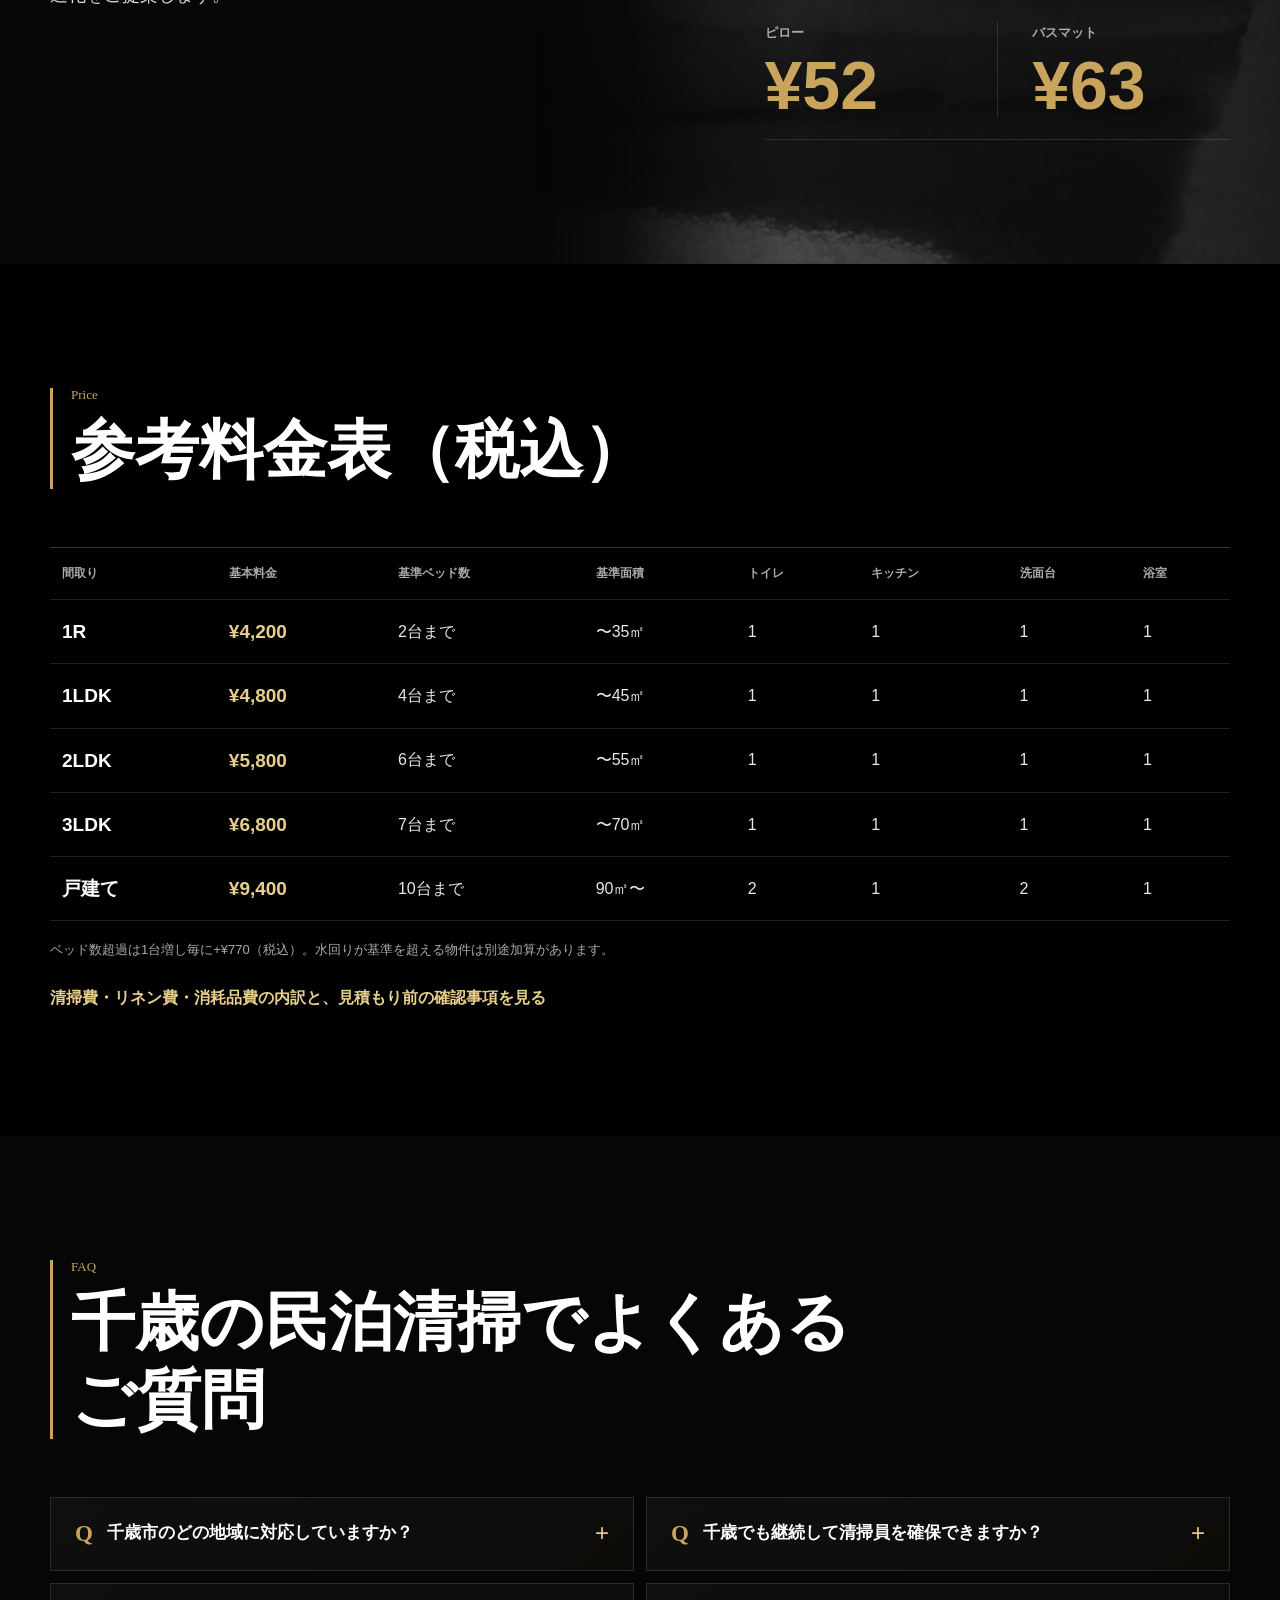
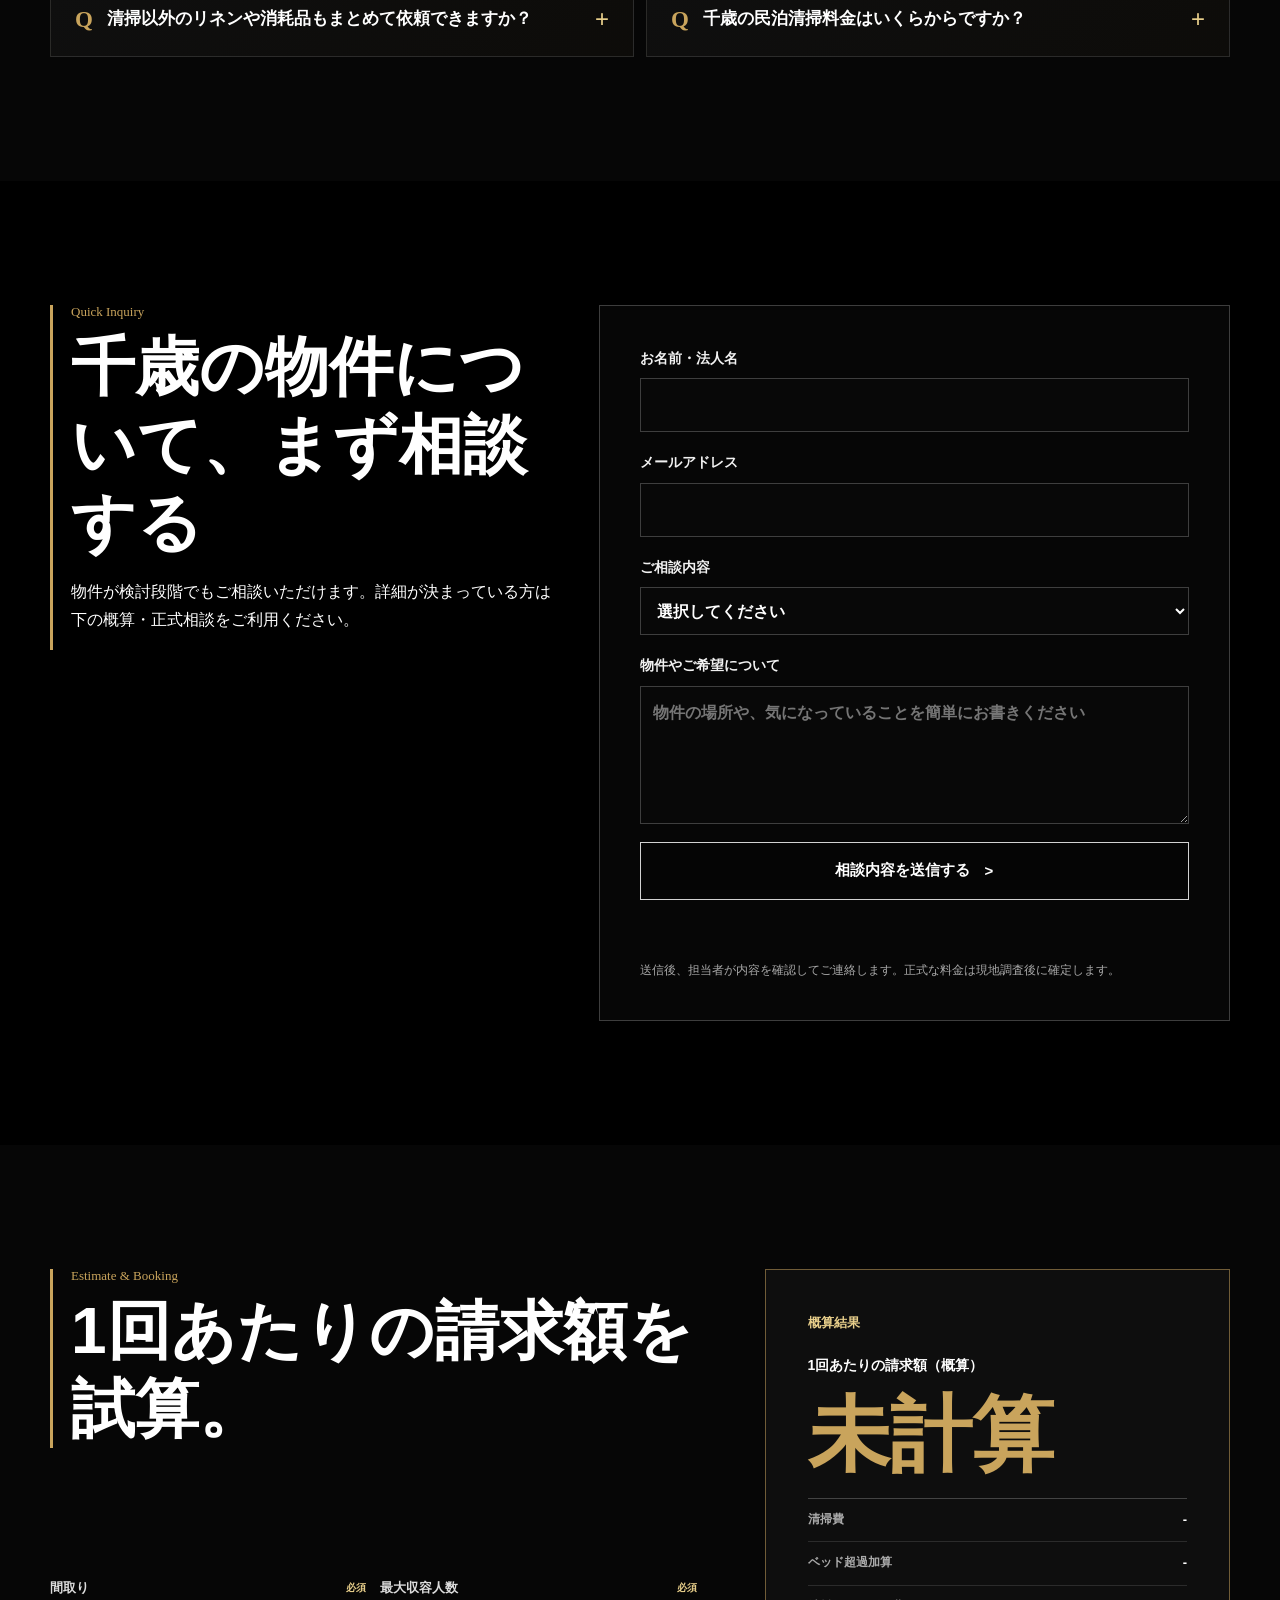
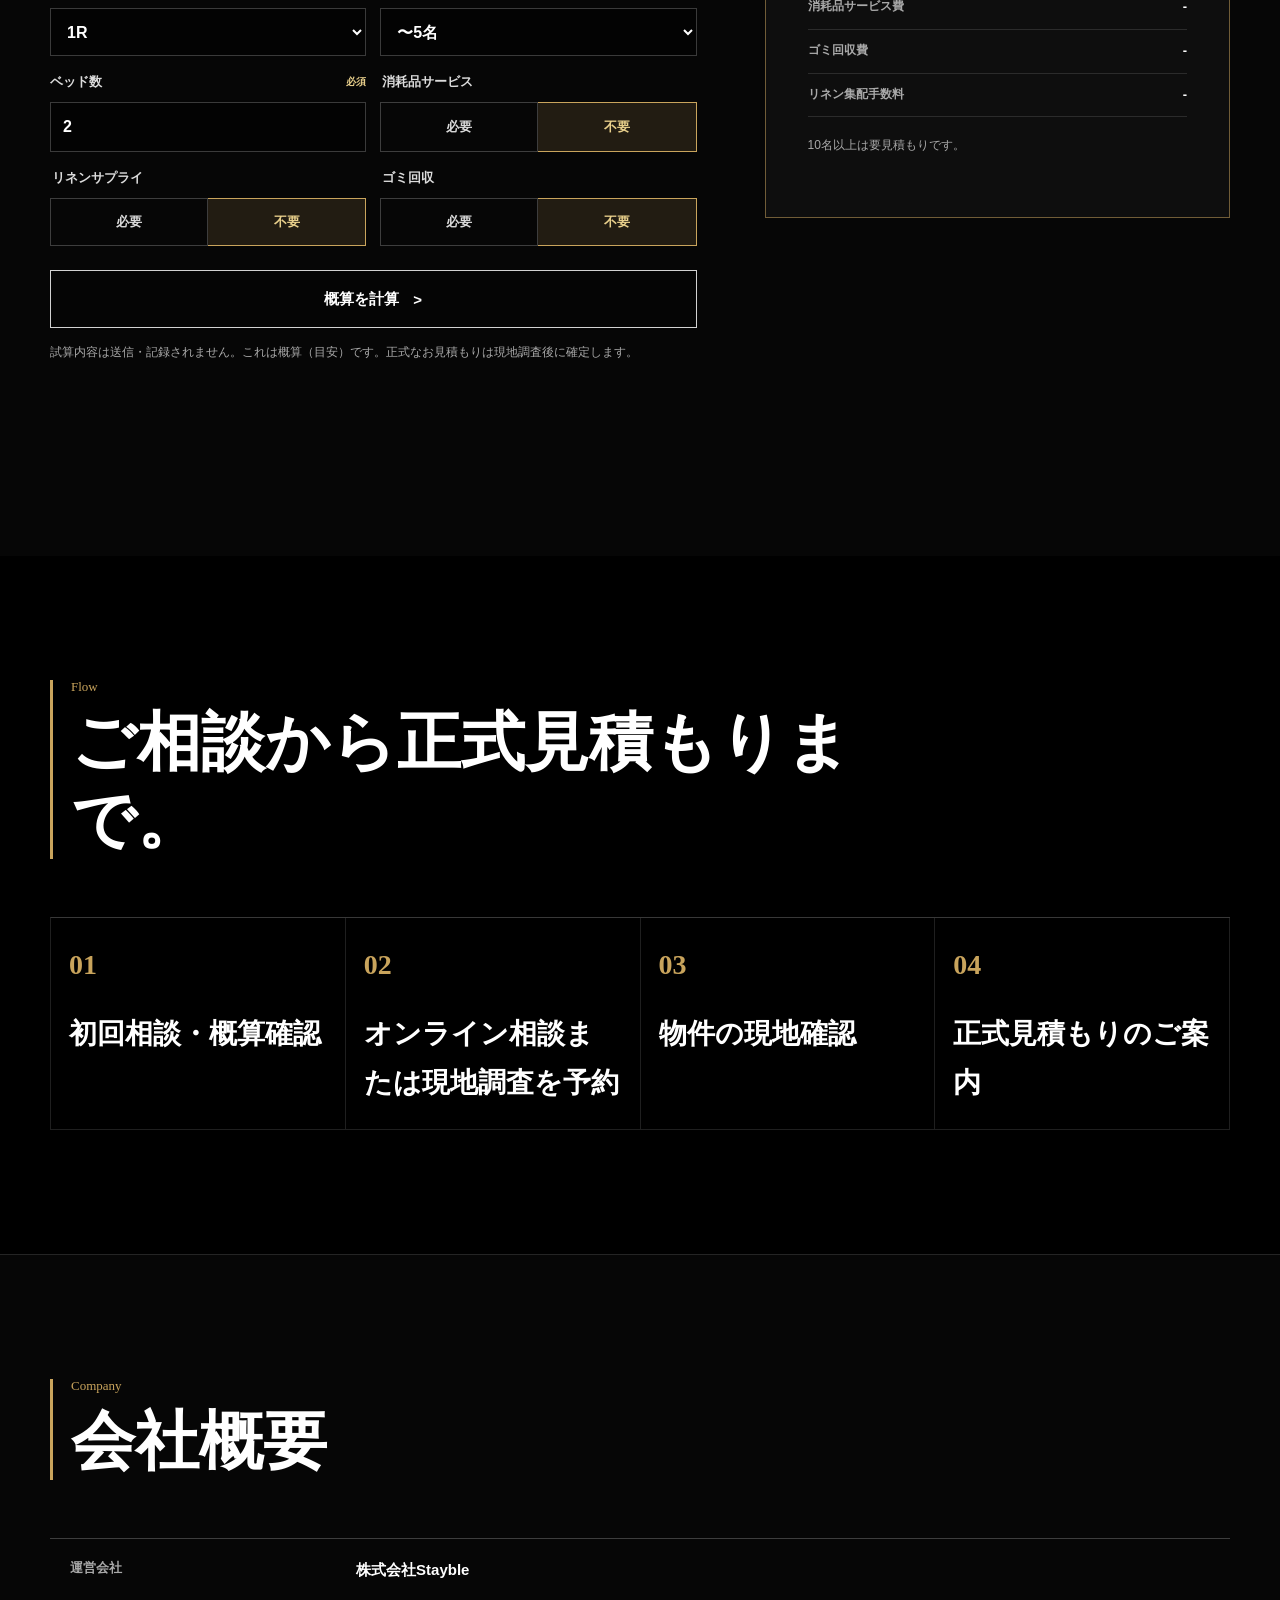
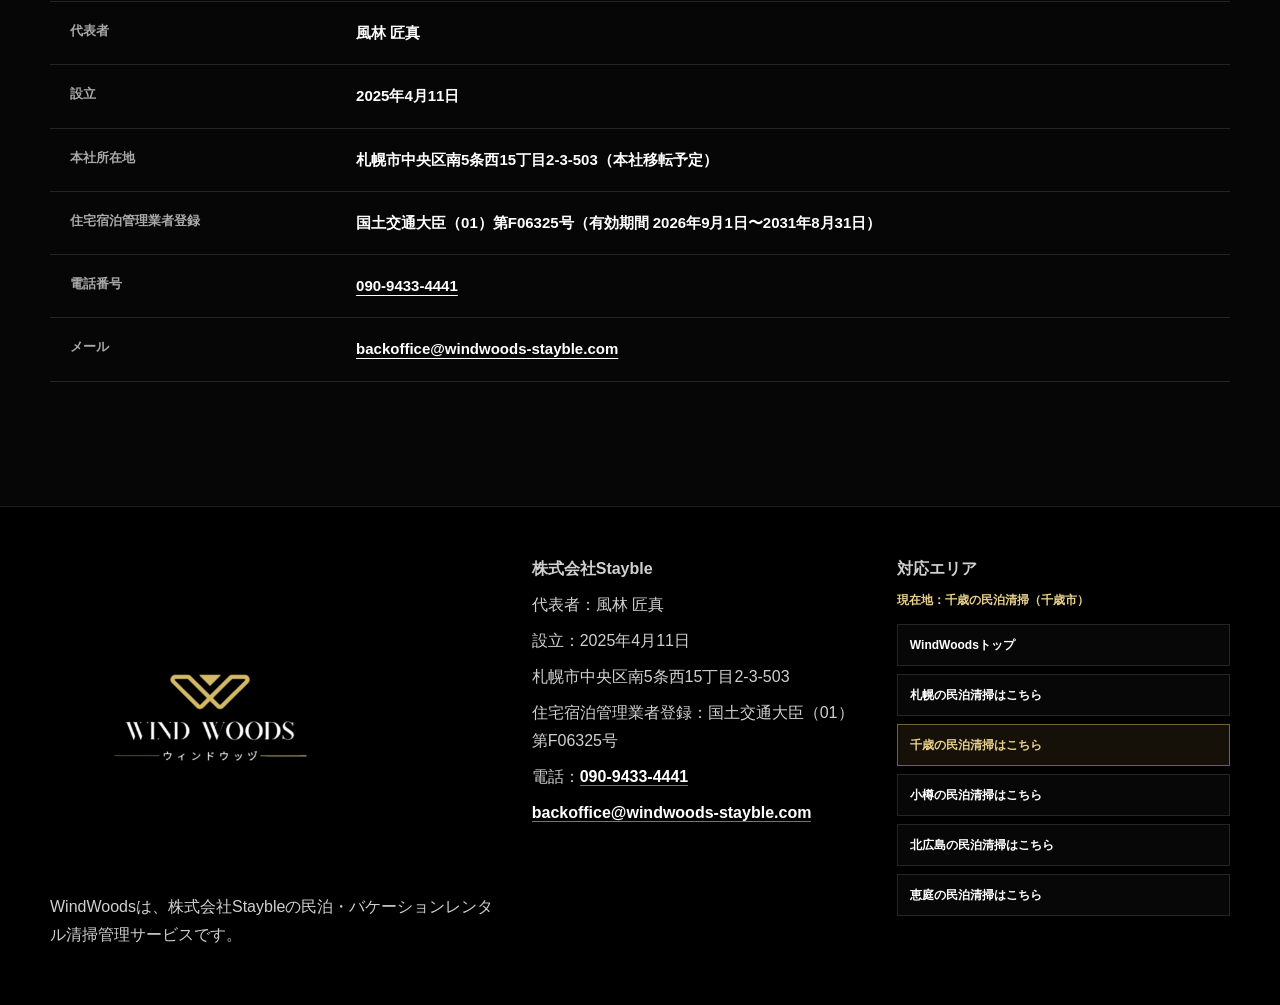
==== commit f8216dd7: "Add direct inquiry and pricing guide for organic conversion" ====
--- a/chitose/index.html
+++ b/chitose/index.html
@@ -95,7 +95,7 @@
         ] }
       },
       {
-        "@type": "WebPage", "@id": "https://windwoods-stayble.com/chitose/#webpage", "url": "https://windwoods-stayble.com/chitose/", "name": "千歳の民泊清掃代行｜リネンサプライ付き｜WindWoods", "mainEntity": { "@id": "https://windwoods-stayble.com/chitose/#service" }, "primaryImageOfPage": "https://windwoods-stayble.com/assets/og/chitose.png", "dateModified": "2026-09-01", "inLanguage": "ja-JP"
+        "@type": "WebPage", "@id": "https://windwoods-stayble.com/chitose/#webpage", "url": "https://windwoods-stayble.com/chitose/", "name": "千歳の民泊清掃代行｜リネンサプライ付き｜WindWoods", "mainEntity": { "@id": "https://windwoods-stayble.com/chitose/#service" }, "primaryImageOfPage": "https://windwoods-stayble.com/assets/og/chitose.png", "dateModified": "2026-10-03", "inLanguage": "ja-JP"
       }
     ]
   }
@@ -311,6 +311,7 @@
           <div><strong>戸建て</strong><span>¥9,400</span><small>10台まで / 90㎡〜</small></div>
         </div>
         <p class="note">ベッド数超過は1台増し毎に+¥770（税込）。水回りが基準を超える物件は別途加算があります。</p>
+        <p class="guide-link"><a href="/guide/cleaning-linen-cost/">清掃費・リネン費・消耗品費の内訳と、見積もり前の確認事項を見る</a></p>
       </div>
     </section>
 
@@ -613,11 +614,6 @@
           <a href="/eniwa/">恵庭の民泊清掃はこちら</a>
         </nav>
       </div>
-      <div>
-        <p><strong>関連事業</strong></p>
-        <p><a href="https://www.stayble.jp" target="_blank" rel="noopener">清掃管理システム Stayble（ステイブル）</a></p>
-        <p><a href="https://minpaku.stayble.jp" target="_blank" rel="noopener">住宅宿泊管理業（国土交通大臣登録）</a></p>
-      </div>
     </div>
   </footer>
   <script src="/assets/analytics.js" defer></script>
--- a/assets/styles.css
+++ b/assets/styles.css
@@ -379,6 +379,12 @@
 .quick-contact-form .button:disabled { opacity: 0.65; cursor: wait; }
 .quick-contact-status { min-height: 1.5em; margin: 0; color: var(--gold-soft); font-weight: 800; }
 .quick-contact-note { margin: 0; color: var(--muted); font-size: 12px; line-height: 1.7; }
+.guide-link { margin: 22px 0 0; color: var(--gold-soft); font-weight: 800; }
+.guide-link a { color: inherit; text-decoration-thickness: 1px; text-underline-offset: 4px; }
+.home-guide { border-top: 1px solid var(--line); background: #111; }
+.home-guide h2 { max-width: 780px; font-size: clamp(26px, 3.5vw, 42px); }
+.home-guide p:not(.section-kicker) { max-width: 730px; color: #ddd; line-height: 1.8; }
+.home-guide .button { margin-top: 22px; }
 
 @media (min-width: 980px) {
   .quick-contact-grid { grid-template-columns: 0.9fr 1.1fr; }
@@ -1662,6 +1668,23 @@
   line-height: 1.9;
 }
 
+.home-hero-actions {
+  display: flex;
+  flex-wrap: wrap;
+  gap: 12px;
+}
+
+.home-hero-actions .button {
+  min-width: 220px;
+  margin-top: 0;
+}
+
+.home-hero-contact {
+  border-color: var(--gold-soft);
+  background: var(--gold-soft);
+  color: #17130a;
+}
+
 .home-hero-stats {
   display: grid;
   grid-template-columns: repeat(3, minmax(0, 1fr));
@@ -1909,7 +1932,7 @@
   }
 
   .footer-grid {
-    grid-template-columns: 1.35fr 1fr 1fr 1fr;
+    grid-template-columns: 1.35fr 1fr 1fr;
   }
 
   .home-hero-inner {
@@ -2653,6 +2676,11 @@
     width: 100%;
   }
 
+  .home-hero-actions {
+    display: grid;
+    gap: 10px;
+  }
+
   .home-hero-stats {
     grid-template-columns: 1fr;
     width: 100%;
